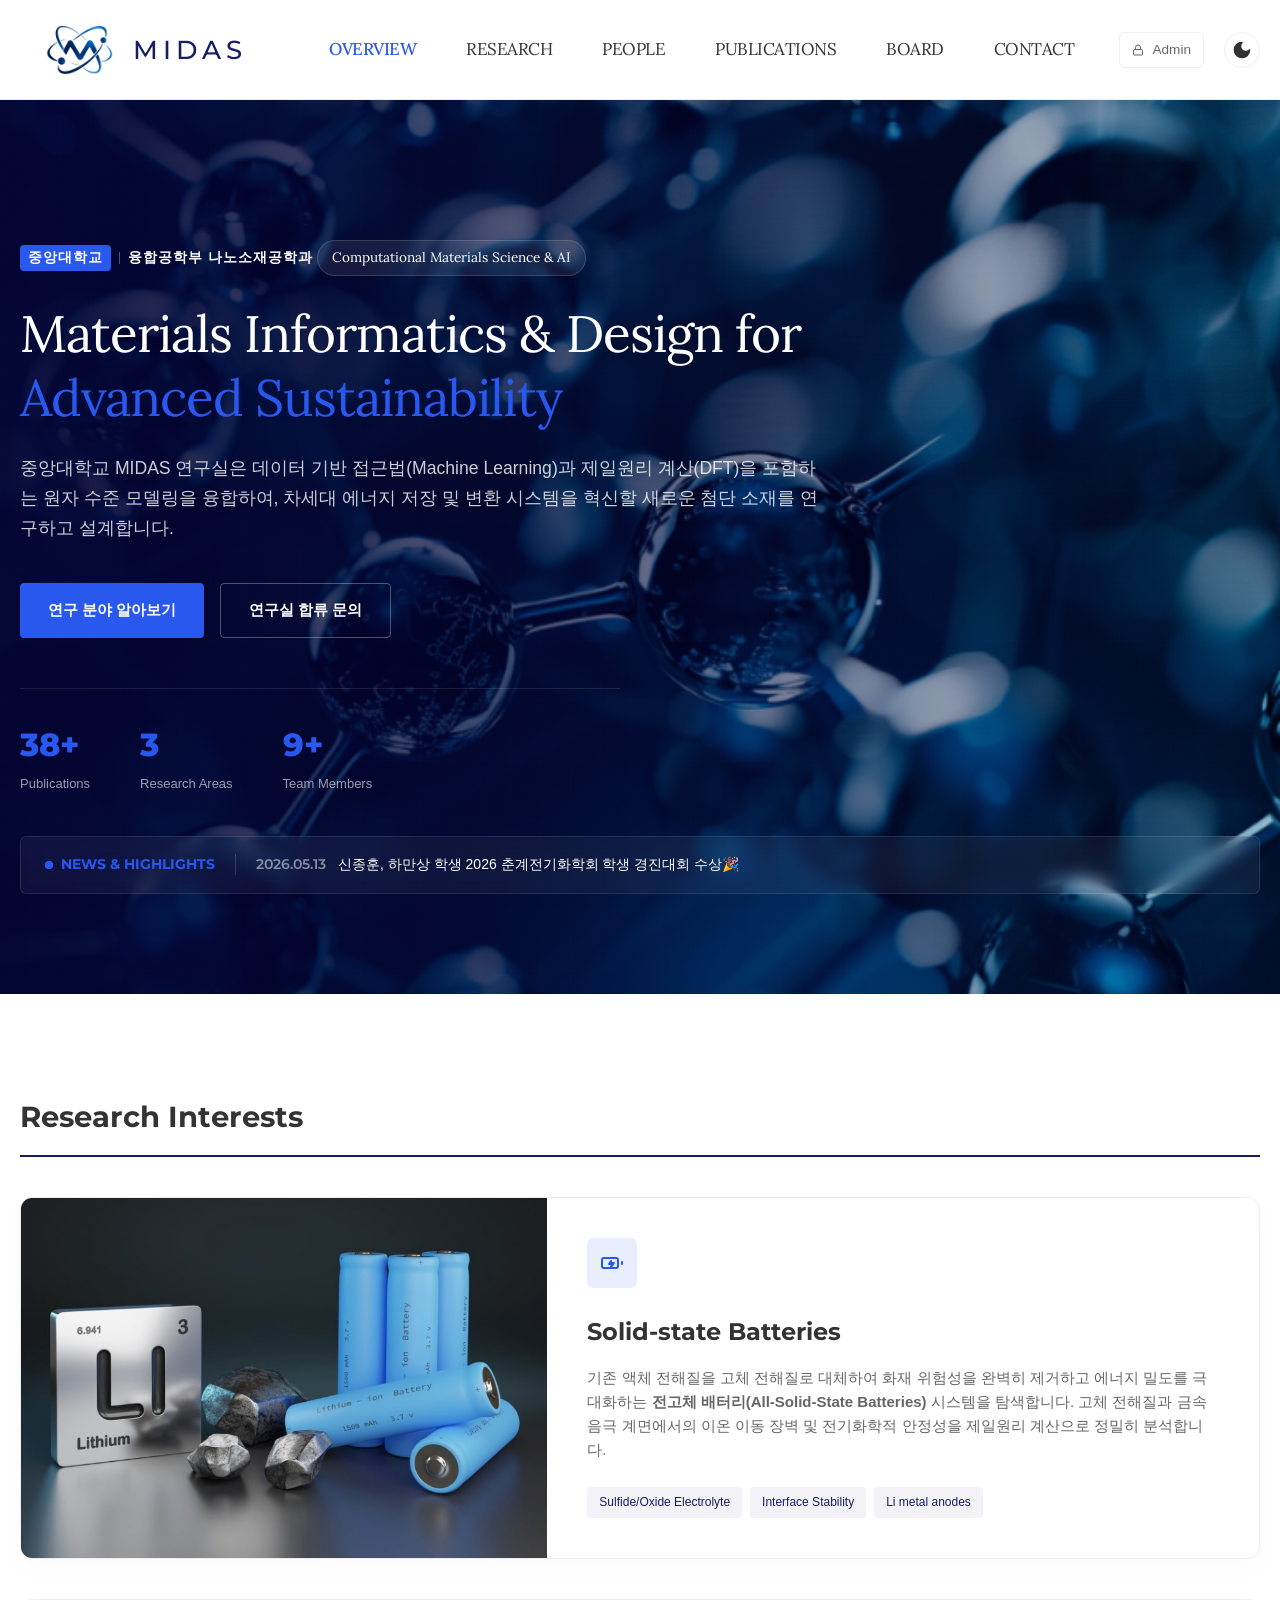
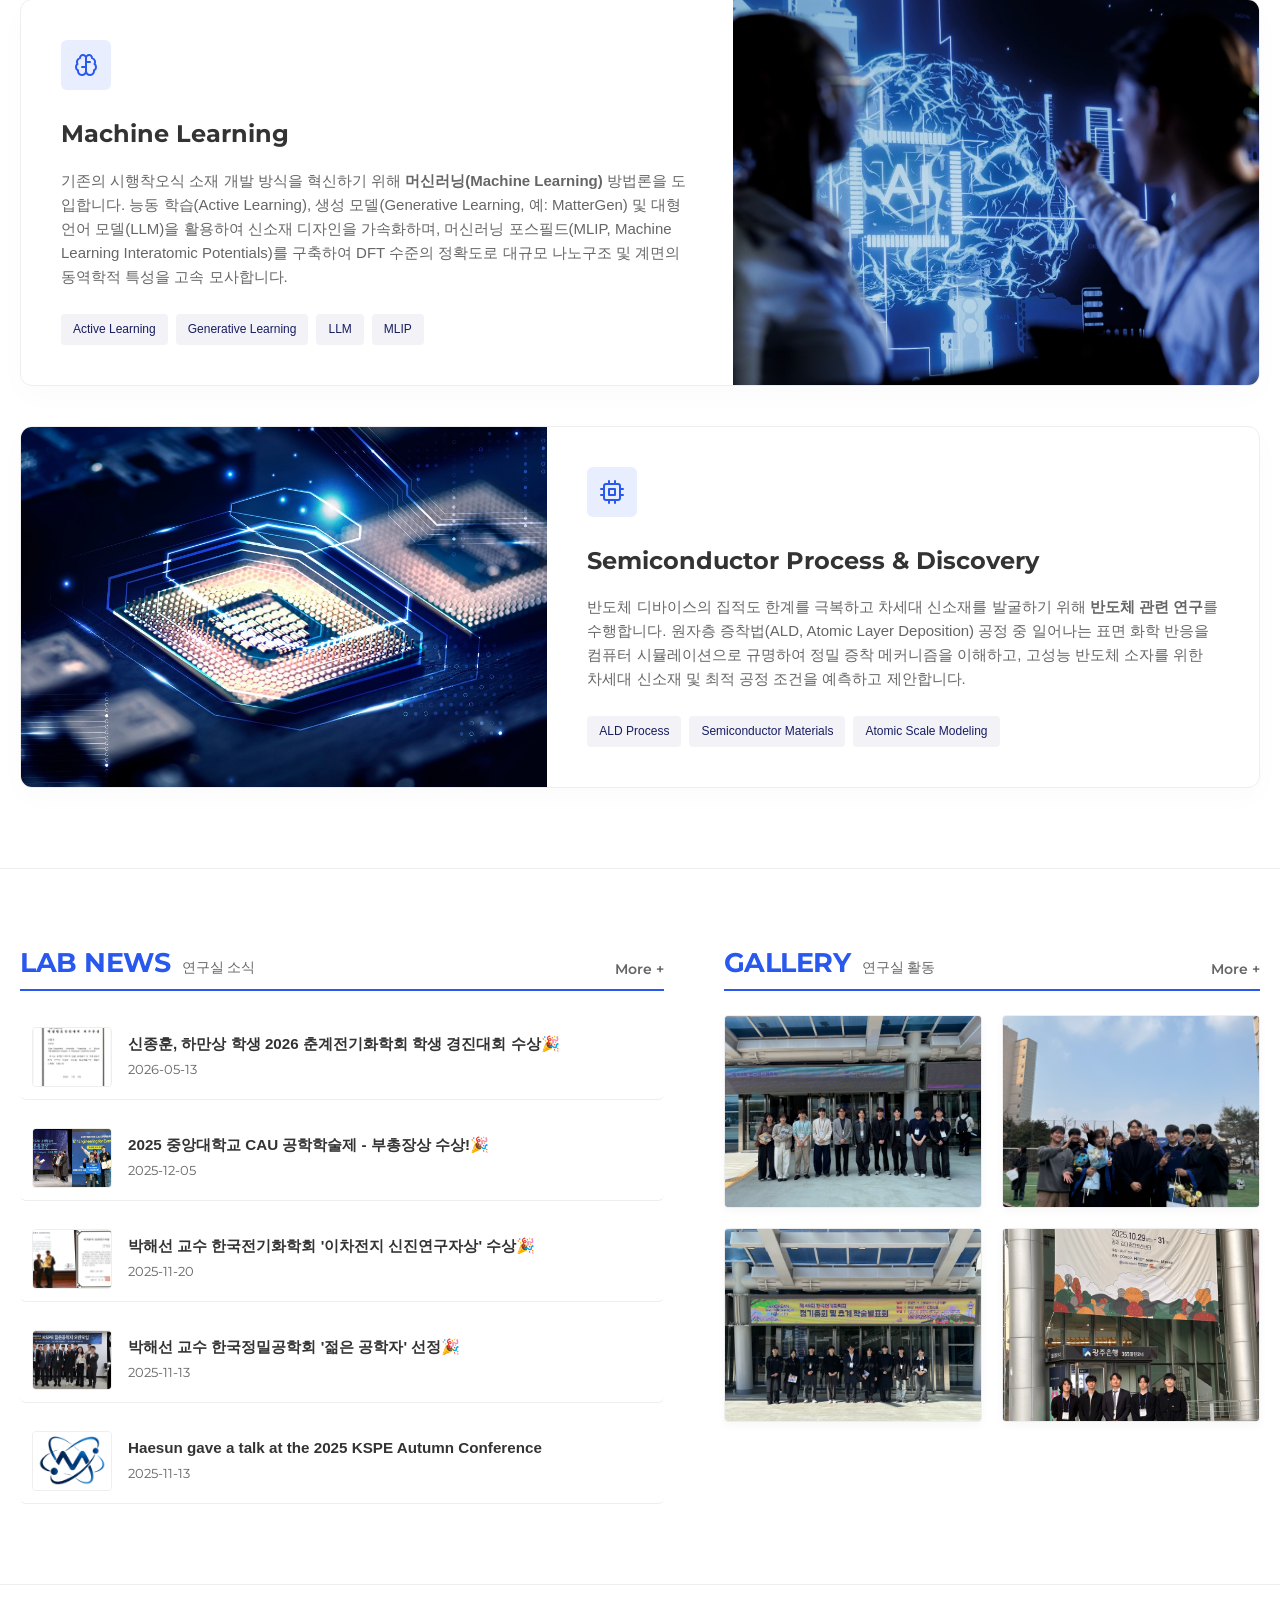
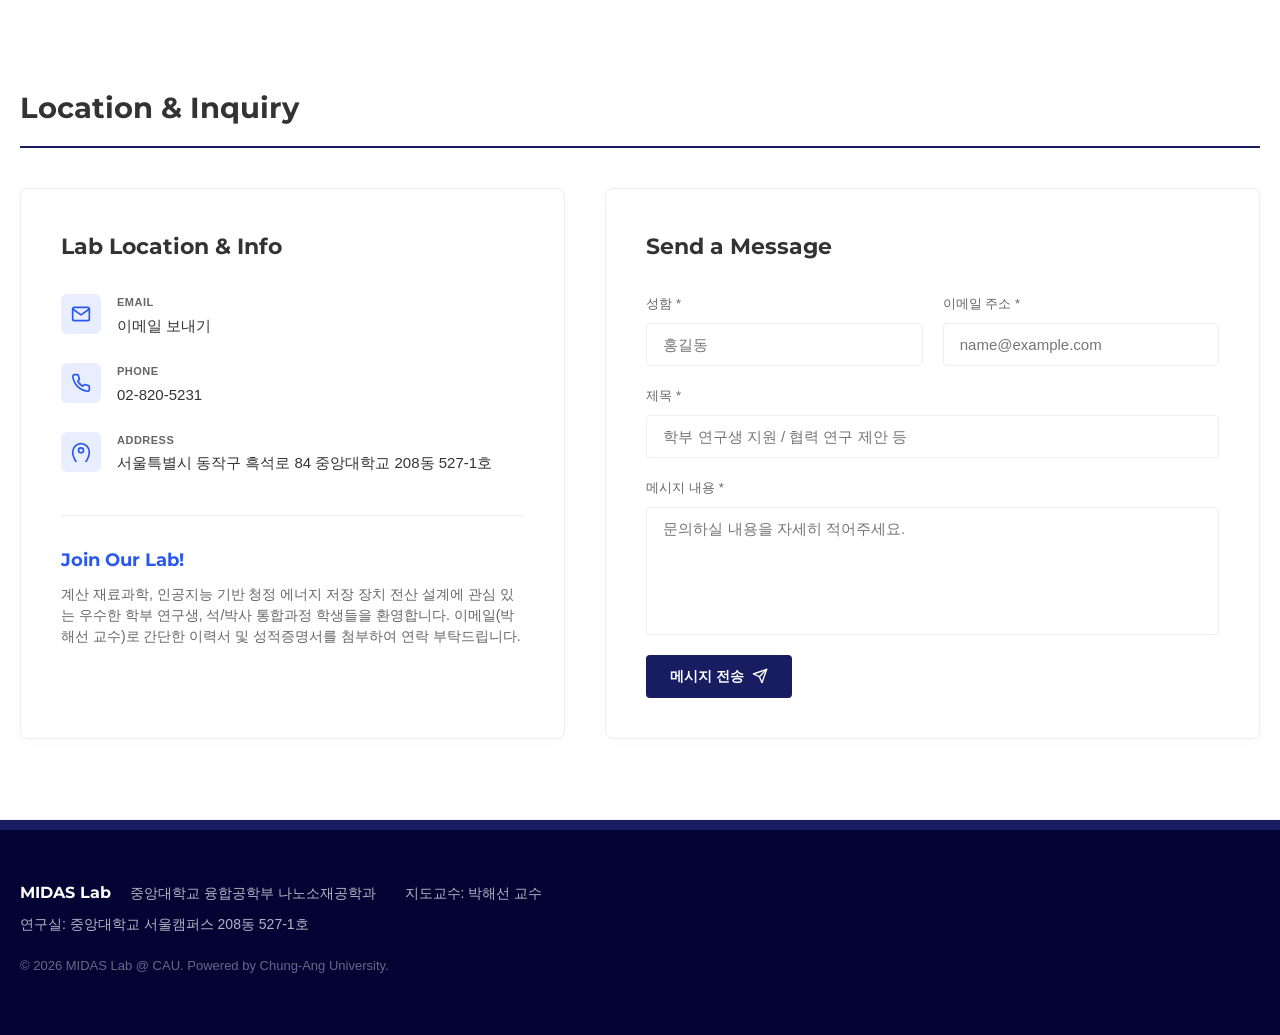
==== index.html @ a1e28dab "Revert homepage Research section title style to bTit with underline" ====
<!DOCTYPE html>
<html lang="ko">

<head>
    <meta charset="UTF-8">
    <meta name="viewport" content="width=device-width, initial-scale=1.0">
    <meta http-equiv="X-UA-Compatible" content="IE=edge">
    <meta http-equiv="Cache-Control" content="no-cache, no-store, must-revalidate">
    <meta http-equiv="Pragma" content="no-cache">
    <meta http-equiv="Expires" content="0">
    <title>MIDAS Lab @ CAU - Materials Informatics & Design</title>

    <!-- Meta tags for SEO -->
    <meta name="description"
        content="중앙대학교 MIDAS 연구실 (Materials Informatics and Design for Advanced Sustainability). AI 기반 신소재 설계, 전고체 배터리, 다가 배터리 연구.">
    <meta name="keywords"
        content="MIDAS Lab, 중앙대학교, CAU, 박해선 교수, 나노소재공학, 배터리 연구, Materials Informatics, AI소재, VASP, SevenNet, 전고체 전지">
    <meta name="author" content="MIDAS Lab @ CAU">

    <!-- Open Graph for Social Sharing -->
    <meta property="og:title" content="MIDAS Lab @ CAU - Materials Informatics & Design">
    <meta property="og:description" content="데이터 기반 접근법과 원자 시뮬레이션을 활용하여 차세대 에너지 저장 및 변환용 신소재를 탐색하고 설계합니다.">
    <meta property="og:type" content="website">

    <!-- CSS stylesheet -->
    <link rel="stylesheet" href="styles.css?v=57">
</head>

<body class="light-theme">
    <!-- Header & Navigation -->
    <div id="top_navi">
        <header id="header">
            <div class="w1400">
                <h1>
                    <a href="index.html">
                        <img src="images/logo.png" alt="MIDAS Lab Logo" class="logo-light">
                        <img src="images/logo-circle-transparent.png?v=2" alt="MIDAS Lab Logo" class="logo-dark">
                        <span class="logo-text">MIDAS</span>
                    </a>
                </h1>
                <div class="nav-container" style="display: flex; align-items: center; gap: 20px;">
                    <nav class="nav" id="cssmenu">
                        <ul>
                            <li><a href="#overview">Overview</a></li>
                            <li>
                                <a href="#research">Research</a>
                                <ul>
                                    <li><a href="#research_overview">Overview</a></li>
                                    <li><a href="#research_solid_state">Solid-state Batteries</a></li>
                                    <li><a href="#research_ml">Machine Learning</a></li>
                                    <li><a href="#research_semiconductor">Semiconductor Process</a></li>
                                </ul>
                            </li>
                            <li>
                                <a href="people.html">People</a>
                                <ul>
                                    <li><a href="people.html#pf_info">Professor</a></li>
                                    <li><a href="people.html#members">Members</a></li>
                                    <li><a href="people.html#alumni">Alumni</a></li>
                                </ul>
                            </li>
                            <li><a href="publications.html">Publications</a></li>
                            <li>
                                <a href="board.html">Board</a>
                                <ul>
                                    <li><a href="board.html?filter=news">Lab News</a></li>
                                    <li><a href="board.html?filter=photo">Lab Photos</a></li>
                                </ul>
                            </li>
                            <li><a href="#contact">Contact</a></li>
                        </ul>
                    </nav>
                    <!-- Admin Mode Toggle Button -->
                    <button class="btn-admin-toggle" id="adminToggleBtn" title="Admin Mode Toggle"
                        style="padding: 6px 12px; font-size: 0.85rem; height: 36px;">
                        <svg xmlns="http://www.w3.org/2000/svg" width="12" height="12" viewBox="0 0 24 24" fill="none"
                            stroke="currentColor" stroke-width="2" stroke-linecap="round" stroke-linejoin="round"
                            class="feather feather-lock" id="adminLockIcon" style="margin-right: 2px;">
                            <rect x="3" y="11" width="18" height="11" rx="2" ry="2"></rect>
                            <path d="M7 11V7a5 5 0 0 1 10 0v4"></path>
                        </svg>
                        <span id="adminToggleText">Admin</span>
                    </button>
                    <button id="theme-toggle" class="theme-toggle-btn" aria-label="테마 전환"
                        style="width: 36px; height: 36px;">
                        <svg class="icon sun-icon" xmlns="http://www.w3.org/2000/svg" viewBox="0 0 24 24" fill="none"
                            stroke="currentColor" stroke-width="2" stroke-linecap="round" stroke-linejoin="round">
                            <circle cx="12" cy="12" r="4"></circle>
                            <path
                                d="M12 2v2M12 20v2M4.93 4.93l1.41 1.41M17.66 17.66l1.41 1.41M2 12h2M20 12h2M6.34 17.66l-1.41 1.41M19.07 4.93l-1.41 1.41">
                            </path>
                        </svg>
                        <svg class="icon moon-icon" xmlns="http://www.w3.org/2000/svg" viewBox="0 0 24 24" fill="none"
                            stroke="currentColor" stroke-width="2" stroke-linecap="round" stroke-linejoin="round">
                            <path d="M12 3a6 6 0 0 0 9 9 9 9 0 1 1-9-9Z"></path>
                        </svg>
                    </button>
                </div>
                <!-- Mobile Menu Button -->
                <div class="mobileMenu">
                    <span></span>
                    <span></span>
                    <span></span>
                </div>
            </div>
        </header>
    </div>

    <!-- Mobile Navigation Drawer -->
    <div id="gnbM">
        <div class="mobileMenuXbt">
            <span></span>
            <span class="x2"></span>
        </div>
        <div class="mUtil" style="display: flex; flex-direction: column; gap: 10px;">
            <a href="#" id="theme-toggle-mobile" style="color: #ffffff; display: flex; align-items: center; gap: 8px;">
                <svg class="icon" style="fill: #ffffff;" xmlns="http://www.w3.org/2000/svg" viewBox="0 0 24 24"
                    width="20" height="20">
                    <path
                        d="M12 7c-2.76 0-5 2.24-5 5s2.24 5 5 5 5-2.24 5-5-2.24-5-5-5zM2 13h2c.55 0 1-.45 1-1s-.45-1-1-1H2c-.55 0-1 .45-1 1s.45 1 1 1zm18 0h2c.55 0 1-.45 1-1s-.45-1-1-1h-2c-.55 0-1 .45-1 1s.45 1 1 1zM11 2v2c0 .55.45 1 1 1s1-.45 1-1V2c0-.55-.45-1-1-1s-1 .45-1 1zm0 18v2c0 .55.45 1 1 1s1-.45 1-1v-2c0-.55-.45-1-1-1s-1 .45-1 1zM5.99 4.58c-.39-.39-1.03-.39-1.41 0s-.39 1.03 0 1.41l1.06 1.06c.39.39 1.03.39 1.41 0s.39-1.03 0-1.41L5.99 4.58zm12.37 12.37c-.39-.39-1.03-.39-1.41 0s-.39 1.03 0 1.41l1.06 1.06c.39.39 1.03.39 1.41 0s.39-1.03 0-1.41l-1.06-1.06zm1.06-12.37c-.39-.39-1.03-.39-1.41 0l-1.06 1.06c-.39.39-.39 1.03 0 1.41s1.03.39 1.41 0l1.06-1.06c.39-.38.39-1.02 0-1.41zM5.99 18.01l-1.06 1.06c-.39.39-.39 1.03 0 1.41s1.03.39 1.41 0l1.06-1.06c.39-.39.39-1.03 0-1.41s-1.02-.39-1.41 0z" />
                </svg>
                Toggle Theme
            </a>
            <a href="#" id="admin-toggle-mobile" style="color: #ffffff; display: flex; align-items: center; gap: 8px;">
                <svg xmlns="http://www.w3.org/2000/svg" width="16" height="16" viewBox="0 0 24 24" fill="none"
                    stroke="currentColor" stroke-width="2" stroke-linecap="round" stroke-linejoin="round"
                    class="feather feather-lock" id="adminLockIconMobile" style="color: #ffffff;">
                    <rect x="3" y="11" width="18" height="11" rx="2" ry="2"></rect>
                    <path d="M7 11V7a5 5 0 0 1 10 0v4"></path>
                </svg>
                <span id="adminToggleTextMobile">Admin Mode</span>
            </a>
        </div>
        <div class="gnbDiv">
            <a href="#overview" class="one">OVERVIEW</a>
            <a href="#research" class="one">RESEARCH</a>
            <div class="two">
                <a href="#research_overview" class="twoD">Overview</a>
                <a href="#research_solid_state" class="twoD">Solid-state Batteries</a>
                <a href="#research_ml" class="twoD">Machine Learning</a>
                <a href="#research_semiconductor" class="twoD">Semiconductor Process</a>
            </div>
            <a href="people.html" class="one">PEOPLE</a>
            <div class="two">
                <a href="people.html#pf_info" class="twoD">Professor</a>
                <a href="people.html#members" class="twoD">Members</a>
                <a href="people.html#alumni" class="twoD">Alumni</a>
            </div>
            <a href="publications.html" class="one">PUBLICATIONS</a>
            <a href="board.html" class="one">BOARD</a>
            <div class="two">
                <a href="board.html?filter=news" class="twoD">Lab News</a>
                <a href="board.html?filter=photo" class="twoD">Lab Photos</a>
            </div>
            <a href="#contact" class="one">CONTACT</a>
        </div>
    </div>
    <div class="dimdBg"></div>

    <main>
        <!-- Hero / Overview Section -->
        <section id="overview" class="hero-section">
            <div class="w1400 hero-container">
                <div class="hero-content">
                    <div class="hero-cau-brand">
                        <span class="cau-emblem-text">중앙대학교</span>
                        <span class="cau-brand-line"></span>
                        <span class="cau-brand-dept">융합공학부 나노소재공학과</span>
                    </div>
                    <div class="hero-badge">Computational Materials Science & AI</div>
                    <h1 class="hero-title">
                        Materials Informatics & Design for <br>
                        <span>Advanced Sustainability</span>
                    </h1>
                    <p class="hero-description">
                        중앙대학교 MIDAS 연구실은 데이터 기반 접근법(Machine Learning)과 제일원리 계산(DFT)을 포함하는 원자 수준 모델링을 융합하여, 차세대 에너지 저장 및
                        변환 시스템을 혁신할 새로운 첨단 소재를 연구하고 설계합니다.
                    </p>
                    <div class="hero-buttons">
                        <a href="#research" class="btn btn-primary">연구 분야 알아보기</a>
                        <a href="#contact" class="btn btn-outline">연구실 합류 문의</a>
                    </div>

                    <!-- Key Stats -->
                    <div class="hero-stats">
                        <div class="hero-stat">
                            <span class="hero-stat-value" id="hero-stat-publications">38+</span>
                            <span class="hero-stat-label">Publications</span>
                        </div>
                        <div class="hero-stat">
                            <span class="hero-stat-value">3</span>
                            <span class="hero-stat-label">Research Areas</span>
                        </div>
                        <div class="hero-stat">
                            <span class="hero-stat-value" id="hero-stat-members">9+</span>
                            <span class="hero-stat-label">Team Members</span>
                        </div>
                    </div>
                </div>
            </div>

            <!-- Quick News Section -->
            <div class="news-ticker-section">
                <div class="w1400">
                    <div class="news-ticker-box">
                        <div class="news-label">
                            <span class="pulse-icon"></span>
                            <span>NEWS & HIGHLIGHTS</span>
                        </div>
                        <div class="news-carousel">
                            <div class="news-carousel-track">
                                <div class="news-item">
                                    <span class="news-date">2026.05.13</span>
                                    <span class="news-text">신종훈, 하만상 학생 2026 추계전기화학회 학생 경진대회 수상 🎉</span>
                                </div>
                                <div class="news-item">
                                    <span class="news-date">2025.12.05</span>
                                    <span class="news-text">2025 중앙대학교 CAU 공학학술제 - 부총장상 수상! 🏆</span>
                                </div>
                                <div class="news-item">
                                    <span class="news-date">2025.11.20</span>
                                    <span class="news-text">박해선 교수 한국전기화학회 '이차전지 신진연구자상' 수상 🏅</span>
                                </div>
                                <div class="news-item">
                                    <span class="news-date">2025.11.13</span>
                                    <span class="news-text">Haesun gave a talk at the 2025 KSPE Autumn Conference
                                        📢</span>
                                </div>
                                <div class="news-item">
                                    <span class="news-date">2025.11.13</span>
                                    <span class="news-text">박해선 교수 한국정밀공학회 '젊은 공학자' 선정 💫</span>
                                </div>
                            </div>
                        </div>
                    </div>
                </div>
            </div>
        </section>

        <!-- Research Section -->
        <section id="research" class="section-wrapper">
            <div class="w1400">
                <!-- Page Main Title -->
                <div class="bTit">
                    <p>Research Interests</p>
                </div>

                <!-- Research Tabs Navigation -->
                <div class="research-tabs">
                    <button class="research-tab-btn active" data-tab="overview">Overview</button>
                    <button class="research-tab-btn" data-tab="solid_state">Solid-state Batteries</button>
                    <button class="research-tab-btn" data-tab="ml">Machine Learning</button>
                    <button class="research-tab-btn" data-tab="semiconductor">Semiconductor Process</button>
                </div>

                <!-- Overview Tab Content -->
                <div class="research-tab-content active" data-tab="overview" id="research_overview">
                    <!-- Research Interests List -->
                    <div class="research-list">
                        <!-- Area 1 -->
                        <div class="research-item">
                            <div class="research-img-wrapper">
                                <img src="images/research/solid_state_battery.jpg?v=2" alt="Solid-state Batteries"
                                    onerror="this.src='images/logo.png'">
                            </div>
                            <div class="research-content-wrapper">
                                <div class="card-icon-wrapper">
                                    <svg class="card-icon" xmlns="http://www.w3.org/2000/svg" viewBox="0 0 24 24"
                                        fill="none" stroke="currentColor" stroke-width="2" stroke-linecap="round"
                                        stroke-linejoin="round">
                                        <rect x="2" y="7" width="16" height="10" rx="2" ry="2"></rect>
                                        <line x1="22" y1="11" x2="22" y2="13"></line>
                                        <path d="M11 10l-2 3h3l-1 3 3-4h-3z" fill="currentColor"></path>
                                    </svg>
                                </div>
                                <h3>Solid-state Batteries</h3>
                                <p class="research-text">
                                    기존 액체 전해질을 고체 전해질로 대체하여 화재 위험성을 완벽히 제거하고 에너지 밀도를 극대화하는 <strong>전고체 배터리(All-Solid-State
                                        Batteries)</strong> 시스템을 탐색합니다. 고체 전해질과 금속 음극 계면에서의 이온 이동 장벽 및 전기화학적 안정성을 제일원리 계산으로
                                    정밀히 분석합니다.
                                </p>
                                <div class="research-tags">
                                    <span>Sulfide/Oxide Electrolyte</span>
                                    <span>Interface Stability</span>
                                    <span>Li metal anodes</span>
                                </div>
                            </div>
                        </div>

                        <!-- Area 2 (ML) -->
                        <div class="research-item">
                            <div class="research-img-wrapper">
                                <img src="images/research/machine_learning.jpg?v=2" alt="Machine Learning"
                                    onerror="this.src='images/logo.png'">
                            </div>
                            <div class="research-content-wrapper">
                                <div class="card-icon-wrapper">
                                    <svg class="card-icon" xmlns="http://www.w3.org/2000/svg" viewBox="0 0 24 24"
                                        fill="none" stroke="currentColor" stroke-width="2" stroke-linecap="round"
                                        stroke-linejoin="round">
                                        <path
                                            d="M12 5a3 3 0 1 0-5.997.125 4 4 0 0 0-2.526 5.77 4 4 0 0 0 .556 6.588A4 4 0 1 0 12 18Z">
                                        </path>
                                        <path
                                            d="M12 5a3 3 0 1 1 5.997.125 4 4 0 0 1 2.526 5.77 4 4 0 0 1-.556 6.588A4 4 0 1 1 12 18Z">
                                        </path>
                                        <path d="M12 5v14"></path>
                                        <path d="M12 9h4"></path>
                                        <path d="M12 14h-4"></path>
                                    </svg>
                                </div>
                                <h3>Machine Learning</h3>
                                <p class="research-text">
                                    기존의 시행착오식 소재 개발 방식을 혁신하기 위해 <strong>머신러닝(Machine Learning)</strong> 방법론을 도입합니다. 능동
                                    학습(Active Learning), 생성 모델(Generative Learning, 예: MatterGen) 및 대형 언어 모델(LLM)을 활용하여 신소재
                                    디자인을 가속화하며, 머신러닝 포스필드(MLIP, Machine Learning Interatomic Potentials)를 구축하여 DFT 수준의 정확도로
                                    대규모 나노구조 및 계면의 동역학적 특성을 고속 모사합니다.
                                </p>
                                <div class="research-tags">
                                    <span>Active Learning</span>
                                    <span>Generative Learning</span>
                                    <span>LLM</span>
                                    <span>MLIP</span>
                                </div>
                            </div>
                        </div>

                        <!-- Area 3 (Semiconductor) -->
                        <div class="research-item">
                            <div class="research-img-wrapper">
                                <img src="images/research/semiconductor_process.jpg?v=2"
                                    alt="Semiconductor Process & Discovery" onerror="this.src='images/logo.png'">
                            </div>
                            <div class="research-content-wrapper">
                                <div class="card-icon-wrapper">
                                    <svg class="card-icon" xmlns="http://www.w3.org/2000/svg" viewBox="0 0 24 24"
                                        fill="none" stroke="currentColor" stroke-width="2" stroke-linecap="round"
                                        stroke-linejoin="round">
                                        <rect x="4" y="4" width="16" height="16" rx="2" ry="2"></rect>
                                        <rect x="9" y="9" width="6" height="6"></rect>
                                        <line x1="9" y1="1" x2="9" y2="4"></line>
                                        <line x1="15" y1="1" x2="15" y2="4"></line>
                                        <line x1="9" y1="20" x2="9" y2="23"></line>
                                        <line x1="15" y1="20" x2="15" y2="23"></line>
                                        <line x1="20" y1="9" x2="23" y2="9"></line>
                                        <line x1="20" y1="15" x2="23" y2="15"></line>
                                        <line x1="1" y1="9" x2="4" y2="9"></line>
                                        <line x1="1" y1="15" x2="4" y2="15"></line>
                                    </svg>
                                </div>
                                <h3>Semiconductor Process & Discovery</h3>
                                <p class="research-text">
                                    반도체 디바이스의 집적도 한계를 극복하고 차세대 신소재를 발굴하기 위해 <strong>반도체 관련 연구</strong>를 수행합니다. 원자층 증착법(ALD,
                                    Atomic Layer Deposition) 공정 중 일어나는 표면 화학 반응을 컴퓨터 시뮬레이션으로 규명하여 정밀 증착 메커니즘을 이해하고, 고성능 반도체
                                    소자를 위한 차세대 신소재 및 최적 공정 조건을 예측하고 제안합니다.
                                </p>
                                <div class="research-tags">
                                    <span>ALD Process</span>
                                    <span>Semiconductor Materials</span>
                                    <span>Atomic Scale Modeling</span>
                                </div>
                            </div>
                        </div>
                    </div>
                </div>

                <!-- Detailed Tab: Solid-state Batteries -->
                <div class="research-tab-content" data-tab="solid_state" id="research_solid_state">
                    <div class="research-detail-layout">
                        <div class="research-detail-text">
                            <h3>Solid-state Batteries (전고체 배터리 설계)</h3>
                            <p class="lead-text">
                                차세대 친환경에너지 저장을 위한 핵심 기술인 전고체 배터리 시스템의 원자 수준 물리화학적 특성을 규명하고, 최적의 고체 전해질 및 전극 소재를 설계하는 연구를 수행합니다.
                            </p>
                            <div class="detail-section">
                                <h4>Key Research Topics</h4>
                                <ul>
                                    <li><strong>고체 전해질-금속 음극 계면 안정성 규명:</strong> 고체 전해질과 리튬 금속 음극 접합 계면에서의 열역학적 화학적 부반응 및 이온 확산 경로를 분석합니다.</li>
                                    <li><strong>리튬 덴드라이트(Dendrite) 성장 억제:</strong> 충방전 과정 중 고체 전해질 결정립 경계(Grain Boundary)를 따라 성장하는 리튬 금속의 덴드라이트 메커니즘을 시각화하고 억제 방안을 전산 제시합니다.</li>
                                    <li><strong>신규 고체 전해질 소재 발굴:</strong> 황화물(Sulfide)계 및 산화물(Oxide)계 기반의 고이온전도성 및 우수한 기계적/화학적 안정성을 동시에 갖춘 고체 전해질 신소재를 스크리닝합니다.</li>
                                </ul>
                            </div>
                            <div class="detail-section">
                                <h4>Methodologies</h4>
                                <p>
                                    제일원리 계산(DFT, Density Functional Theory)을 기반으로 고체 재료의 전자 구조, 격자 열역학적 특성, 밴드 갭 및 에너지 장벽을 고정밀 계산합니다. 또한 원자 수준 분자동역학 시뮬레이션(AIMD)을 활용하여 온도의 함수에 따른 이온 이동 경로 및 확산 계수(Diffusion Coefficient)를 산출합니다.
                                </p>
                            </div>
                            <div style="margin-top: 30px;">
                                <a href="#research_overview" class="btn-back-to-list">
                                    <svg xmlns="http://www.w3.org/2000/svg" width="16" height="16" viewBox="0 0 24 24" fill="none" stroke="currentColor" stroke-width="2" stroke-linecap="round" stroke-linejoin="round" style="margin-right: 4px;"><line x1="19" y1="12" x2="5" y2="12"></line><polyline points="12 19 5 12 12 5"></polyline></svg>
                                    목록으로 돌아가기
                                </a>
                            </div>
                        </div>
                        <div class="research-detail-visual">
                            <img src="images/research/solid_state_battery.jpg?v=2" alt="Solid-state Battery Research" onerror="this.src='images/logo.png'">
                            <div class="visual-card">
                                <h5>Core Expertise</h5>
                                <div class="visual-tags">
                                    <span>DFT Simulations</span>
                                    <span>AIMD Kinetics</span>
                                    <span>Interface Engineering</span>
                                    <span>Thermodynamics</span>
                                </div>
                            </div>
                        </div>
                    </div>
                </div>

                <!-- Detailed Tab: Machine Learning -->
                <div class="research-tab-content" data-tab="ml" id="research_ml">
                    <div class="research-detail-layout">
                        <div class="research-detail-text">
                            <h3>Machine Learning (머신러닝 기반 신소재 설계)</h3>
                            <p class="lead-text">
                                인공지능 기반 방법론을 신소재 전산 설계 워크플로우에 통합하여 기존의 시행착오식 개발 방식을 혁신하고 소재 탐색 시간을 획기적으로 가속화합니다.
                            </p>
                            <div class="detail-section">
                                <h4>Key Research Topics</h4>
                                <ul>
                                    <li><strong>결정 구조 생성 모델 (Generative Modeling):</strong> MatterGen 등 최신 AI 생성 모델 및 대형 언어 모델(LLM)을 응용하여 타겟 특성을 만족하는 신소재 결정 격자 구조를 역설계(Inverse Design)합니다.</li>
                                    <li><strong>능동 학습 (Active Learning):</strong> 고정밀 DFT 계산과 기계학습 예측을 결합한 폐루프(Closed-loop) 능동 학습 알고리즘을 구축하여 미지의 광범위한 화학적 공간에서 고성능 전극 및 촉매 후보 물질을 효율적으로 스크리닝합니다.</li>
                                    <li><strong>기계학습 원자간 포스필드 (MLIP):</strong> SevenNet 등 최신 기계학습 포스필드 방법론을 활용하여 DFT 수준의 높은 정확도를 유지하면서도 기존 계산 과학의 한계를 넘는 수만 개 이상의 대형 원자 격자계에 대해 나노초 이상의 대규모 동역학 특성을 고속 시뮬레이션합니다.</li>
                                </ul>
                            </div>
                            <div class="detail-section">
                                <h4>Methodologies</h4>
                                <p>
                                    Materials Project 등 오픈소스 대용량 소재 데이터베이스를 분석 및 학습 데이터로 가공하고, PyTorch 기반 기계학습 모델 개발, 원자 단위 전하 및 포스 맵핑 워크플로우를 설계하여 가상 공간 상의 자동 스크리닝 플랫폼을 구현합니다.
                                </p>
                            </div>
                            <div style="margin-top: 30px;">
                                <a href="#research_overview" class="btn-back-to-list">
                                    <svg xmlns="http://www.w3.org/2000/svg" width="16" height="16" viewBox="0 0 24 24" fill="none" stroke="currentColor" stroke-width="2" stroke-linecap="round" stroke-linejoin="round" style="margin-right: 4px;"><line x1="19" y1="12" x2="5" y2="12"></line><polyline points="12 19 5 12 12 5"></polyline></svg>
                                    목록으로 돌아가기
                                </a>
                            </div>
                        </div>
                        <div class="research-detail-visual">
                            <img src="images/research/machine_learning.jpg?v=2" alt="Machine Learning Research" onerror="this.src='images/logo.png'">
                            <div class="visual-card">
                                <h5>Core Expertise</h5>
                                <div class="visual-tags">
                                    <span>Generative Models</span>
                                    <span>SevenNet / MatterGen</span>
                                    <span>MLIP Potentials</span>
                                    <span>Active Learning</span>
                                </div>
                            </div>
                        </div>
                    </div>
                </div>

                <!-- Detailed Tab: Semiconductor Process -->
                <div class="research-tab-content" data-tab="semiconductor" id="research_semiconductor">
                    <div class="research-detail-layout">
                        <div class="research-detail-text">
                            <h3>Semiconductor Process & Discovery (원자 수준 공정 및 채널 소재 설계)</h3>
                            <p class="lead-text">
                                초미세 반도체 소자의 집적화 한계를 극복하고 에너지 효율을 극대화하기 위해, 원자층 증착법(ALD) 공정 메커니즘을 원자 수준에서 시뮬레이션하고 신소재 채널 구조를 예측합니다.
                            </p>
                            <div class="detail-section">
                                <h4>Key Research Topics</h4>
                                <ul>
                                    <li><strong>ALD(원자층 증착법) 표면 화학 반응 분석:</strong> 금속 유기 전구체(Precursor)와 반응 가스가 실리콘 또는 금속 기판 표면에서 흡착, 화학 분해, 배위 결합을 형성하는 동역학적 경로와 에너지를 산출합니다.</li>
                                    <li><strong>차세대 2차원 반도체 채널 규명:</strong> 극미세 소자를 위한 초박막 및 2D 신소재 채널 구조의 전자 수송 능력(Carrier Mobility) 및 결함(Defect)에 따른 누설 전류 가능성을 시뮬레이션합니다.</li>
                                    <li><strong>공정 최적화 및 메커니즘 전산 예측:</strong> 증착 기판 표면의 표면 처리(Self-Assembled Monolayer 등)를 통한 Area-Selective ALD(선택적 ALD) 공정의 안정성 및 메커니즘을 예측합니다.</li>
                                </ul>
                            </div>
                            <div class="detail-section">
                                <h4>Methodologies</h4>
                                <p>
                                    표면 및 기판 계면에 대한 슬랩(Slab) 모델을 구성하여 표면 DFT 계산을 수행하며, 전이 상태(Transition State) 탐색 기법인 NEB(Nudged Elastic Band) 알고리즘을 사용해 반응 활성화 에너지(Activation Barrier)를 도출하고 최적의 가열 및 증착 조건을 제안합니다.
                                </p>
                            </div>
                            <div style="margin-top: 30px;">
                                <a href="#research_overview" class="btn-back-to-list">
                                    <svg xmlns="http://www.w3.org/2000/svg" width="16" height="16" viewBox="0 0 24 24" fill="none" stroke="currentColor" stroke-width="2" stroke-linecap="round" stroke-linejoin="round" style="margin-right: 4px;"><line x1="19" y1="12" x2="5" y2="12"></line><polyline points="12 19 5 12 12 5"></polyline></svg>
                                    목록으로 돌아가기
                                </a>
                            </div>
                        </div>
                        <div class="research-detail-visual">
                            <img src="images/research/semiconductor_process.jpg?v=2" alt="Semiconductor Process Research" onerror="this.src='images/logo.png'">
                            <div class="visual-card">
                                <h5>Core Expertise</h5>
                                <div class="visual-tags">
                                    <span>ALD Precursors</span>
                                    <span>Surface Reactions</span>
                                    <span>NEB Reaction Paths</span>
                                    <span>2D channel design</span>
                                </div>
                            </div>
                        </div>
                    </div>
                </div>
            </div>
        </section>

        <!-- News & Gallery Section -->
        <section id="home-news-gallery" class="section-wrapper">
            <div class="w1400">
                <div class="news-gallery-grid">
                    <!-- Left: News Column -->
                    <div class="news-column">
                        <div class="column-header">
                            <h2 class="column-title">
                                <span class="title-en">Lab News</span>
                                <span class="title-ko">연구실 소식</span>
                            </h2>
                            <a href="board.html?category=news" class="btn-more" aria-label="뉴스 더보기">More +</a>
                        </div>
                        <div class="news-list" id="home-news-list">
                            <div class="loading-placeholder">Loading news...</div>
                        </div>
                    </div>

                    <!-- Right: Gallery Column -->
                    <div class="gallery-column">
                        <div class="column-header">
                            <h2 class="column-title">
                                <span class="title-en">Gallery</span>
                                <span class="title-ko">연구실 활동</span>
                            </h2>
                            <a href="board.html?category=photo" class="btn-more" aria-label="갤러리 더보기">More +</a>
                        </div>
                        <div class="gallery-grid" id="home-gallery-grid">
                            <div class="loading-placeholder">Loading gallery...</div>
                        </div>
                    </div>
                </div>
            </div>
        </section>

        <!-- Contact Section -->
        <section id="contact" class="section-wrapper">
            <div class="w1400">
                <!-- Page Main Title -->
                <div class="bTit">
                    <p>Location & Inquiry</p>
                </div>

                <!-- Contact Grid Section -->
                <div class="contact-grid">
                    <!-- Left: Info Block -->
                    <div class="contact-info-block">
                        <h3>Lab Location & Info</h3>
                        <ul class="contact-list">
                            <li>
                                <div class="contact-icon">
                                    <svg xmlns="http://www.w3.org/2000/svg" width="20" height="20" fill="none"
                                        stroke="currentColor" stroke-width="2" stroke-linecap="round"
                                        stroke-linejoin="round" viewBox="0 0 24 24">
                                        <path
                                            d="M4 4h16c1.1 0 2 .9 2 2v12c0 1.1-.9 2-2 2H4c-1.1 0-2-.9-2-2V6c0-1.1.9-2 2-2z">
                                        </path>
                                        <polyline points="22,6 12,13 2,6"></polyline>
                                    </svg>
                                </div>
                                <div class="contact-text">
                                    <span class="label">Email</span>
                                    <a href="mailto:yooonwoo0303@gmail.com">이메일 보내기</a>
                                </div>
                            </li>
                            <li>
                                <div class="contact-icon">
                                    <svg xmlns="http://www.w3.org/2000/svg" width="20" height="20" fill="none"
                                        stroke="currentColor" stroke-width="2" stroke-linecap="round"
                                        stroke-linejoin="round" viewBox="0 0 24 24">
                                        <path
                                            d="M22 16.92v3a2 2 0 0 1-2.18 2 19.79 19.79 0 0 1-8.63-3.07 19.5 19.5 0 0 1-6-6 19.79 19.79 0 0 1-3.07-8.67A2 2 0 0 1 4.11 2h3a2 2 0 0 1 2 1.72 12.84 12.84 0 0 0 .7 2.81 2 2 0 0 1-.45 2.11L8.09 9.91a16 16 0 0 0 6 6l1.27-1.27a2 2 0 0 1 2.11-.45 12.84 12.84 0 0 0 2.81.7A2 2 0 0 1 22 16.92z">
                                        </path>
                                    </svg>
                                </div>
                                <div class="contact-text">
                                    <span class="label">Phone</span>
                                    <a href="tel:02-820-5231">02-820-5231</a>
                                </div>
                            </li>
                            <li>
                                <div class="contact-icon">
                                    <svg xmlns="http://www.w3.org/2000/svg" width="20" height="20" fill="none"
                                        stroke="currentColor" stroke-width="2" stroke-linecap="round"
                                        stroke-linejoin="round" viewBox="0 0 24 24">
                                        <path
                                            d="M12 2a10 10 0 0 0-10 10c0 7.88 10 20 10 20s10-12.12 10-20a10 10 0 0 0-10-10z">
                                        </path>
                                        <circle cx="12" cy="10" r="3"></circle>
                                    </svg>
                                </div>
                                <div class="contact-text">
                                    <span class="label">Address</span>
                                    <span>서울특별시 동작구 흑석로 84 중앙대학교 208동 527-1호</span>
                                </div>
                            </li>
                        </ul>

                        <div class="join-banner">
                            <h4>Join Our Lab!</h4>
                            <p>계산 재료과학, 인공지능 기반 청정 에너지 저장 장치 전산 설계에 관심 있는 우수한 학부 연구생, 석/박사 통합과정 학생들을 환영합니다. 이메일(박해선 교수)로
                                간단한 이력서 및 성적증명서를 첨부하여 연락 부탁드립니다.</p>
                        </div>
                    </div>

                    <!-- Right: Form Block -->
                    <div class="contact-form-block">
                        <h3>Send a Message</h3>
                        <form id="contact-form" class="inquiry-form">
                            <!-- Honeypot field for spam prevention -->
                            <input type="text" id="user-honeypot" style="display:none !important;" tabindex="-1" autocomplete="off">
                            <div class="form-group-row">
                                <div class="form-input-group">
                                    <label for="user-name">성함 *</label>
                                    <input type="text" id="user-name" name="name" required class="form-control-input"
                                        placeholder="홍길동">
                                </div>
                                <div class="form-input-group">
                                    <label for="user-email">이메일 주소 *</label>
                                    <input type="email" id="user-email" name="email" required class="form-control-input"
                                        placeholder="name@example.com">
                                </div>
                            </div>

                            <div class="form-input-group">
                                <label for="user-subject">제목 *</label>
                                <input type="text" id="user-subject" name="subject" required class="form-control-input"
                                    placeholder="학부 연구생 지원 / 협력 연구 제안 등">
                            </div>

                            <div class="form-input-group">
                                <label for="user-message">메시지 내용 *</label>
                                <textarea id="user-message" name="message" required class="form-control-textarea"
                                    rows="6" placeholder="문의하실 내용을 자세히 적어주세요."></textarea>
                            </div>

                            <button type="submit" class="btn-submit" id="btn-submit-inquiry">
                                <span>메시지 전송</span>
                                <svg xmlns="http://www.w3.org/2000/svg" width="16" height="16" fill="none"
                                    stroke="currentColor" stroke-width="2" stroke-linecap="round"
                                    stroke-linejoin="round" viewBox="0 0 24 24">
                                    <line x1="22" y1="2" x2="11" y2="13"></line>
                                    <polygon points="22 2 15 22 11 13 2 9 22 2"></polygon>
                                </svg>
                            </button>
                            <div id="form-feedback" class="form-feedback-message"
                                style="margin-top: 15px; padding: 12px; border-radius: 4px;"></div>
                        </form>
                    </div>
                </div>
            </div>
        </section>
    </main>

    <!-- Modals & Overlay -->
    <div class="overlay" id="modal-overlay"></div>
    <div class="modal_conts" id="education-modal">
        <div class="tb card">
            <div class="modal_item">
                <div class="modal_info" id="modal-info-content">
                    <!-- Dynamic rendering -->
                </div>
                <div class="btn_area">
                    <a href="#" class="btn_close_m" id="modal-close-btn">Close</a>
                </div>
            </div>
        </div>
    </div>

    <!-- Admin Password Modal -->
    <div class="modal-overlay" id="adminPasswordModal">
        <div class="modal-box" style="max-width: 400px;">
            <div class="modal-header">
                <h3>Admin Authentication</h3>
                <button class="modal-close-btn" id="closeAdminModalBtn">&times;</button>
            </div>
            <div class="modal-body">
                <form id="adminPasswordForm">
                    <div class="form-group">
                        <label for="adminPassword">Password</label>
                        <input type="password" class="form-input" id="adminPassword" placeholder="비밀번호를 입력하세요." required
                            style="width: 100%; padding: 10px; border: 1px solid var(--border-color); border-radius: 4px; background: var(--bg-surface); color: var(--text-main);">
                        <p id="adminPasswordError"
                            style="color: #e53e3e; font-size: 0.85rem; margin-top: 8px; display: none;">비밀번호가 올바르지 않습니다.
                        </p>
                    </div>
                    <div class="form-group" style="margin-top: 15px;">
                        <label for="adminGithubToken">GitHub Personal Access Token (선택)</label>
                        <input type="password" class="form-input" id="adminGithubToken" placeholder="ghp_..."
                            style="width: 100%; padding: 10px; border: 1px solid var(--border-color); border-radius: 4px; background: var(--bg-surface); color: var(--text-main);">
                        <small
                            style="color: var(--text-muted); font-size: 0.75rem; display: block; margin-top: 5px; line-height: 1.3;">
                            GitHub Pages 사이트에서 직접 데이터 수정 및 저장을 진행하려면 생성하신 깃허브 토큰을 입력해 주세요. (브라우저 로컬 저장소에 안전하게 보관됩니다)
                        </small>
                    </div>
                </form>
            </div>
            <div class="modal-footer">
                <button type="button" class="form-input"
                    style="width: auto; background: none; border: 1px solid var(--border-color); cursor: pointer; padding: 10px 22px;"
                    id="cancelAdminBtn">Cancel</button>
                <button type="submit" form="adminPasswordForm" class="btn-write"
                    style="padding: 10px 22px;">Confirm</button>
            </div>
        </div>
    </div>

    <!-- Member Edit Modal -->
    <div class="modal-overlay" id="memberEditModal">
        <div class="modal-box" style="max-width: 600px; background: var(--bg-surface); color: var(--text-main);">
            <div class="modal-header"
                style="border-bottom: 1px solid var(--border-color); padding-bottom: 15px; margin-bottom: 15px;">
                <h3 id="memberModalTitle">Add/Edit Member</h3>
                <button class="modal-close-btn" id="closeMemberModalBtn">&times;</button>
            </div>
            <div class="modal-body" style="max-height: 60vh; overflow-y: auto; padding-right: 5px;">
                <form id="memberEditForm">
                    <input type="hidden" id="editMemberIdOld" value="">
                    <div class="form-group-row" style="display: flex; gap: 15px; margin-bottom: 15px;">
                        <div class="form-input-group" style="flex: 1;">
                            <label for="memberId"
                                style="display: block; margin-bottom: 5px; font-weight: 600; font-size: 0.9rem;">ID (영문
                                고유 ID) *</label>
                            <input type="text" class="form-control-input" id="memberId" placeholder="예: daehyun-kim"
                                required
                                style="width: 100%; padding: 10px; border: 1px solid var(--border-color); border-radius: 4px; background: var(--bg-surface); color: var(--text-main);">
                        </div>
                        <div class="form-input-group" style="flex: 1;">
                            <label for="memberGroup"
                                style="display: block; margin-bottom: 5px; font-weight: 600; font-size: 0.9rem;">그룹 분류
                                *</label>
                            <select id="memberGroup" class="form-control-input"
                                style="width: 100%; height: 42px; padding: 10px; border: 1px solid var(--border-color); border-radius: 4px; background: var(--bg-surface); color: var(--text-main);"
                                required>
                                <option value="graduate">Graduate (석사/박사)</option>
                                <option value="undergraduate">Undergraduate (학부 인턴)</option>
                                <option value="alumni">Alumni (동문)</option>
                            </select>
                        </div>
                    </div>
                    <div class="form-group-row" style="display: flex; gap: 15px; margin-bottom: 15px;">
                        <div class="form-input-group" style="flex: 1;">
                            <label for="memberNameKo"
                                style="display: block; margin-bottom: 5px; font-weight: 600; font-size: 0.9rem;">이름 (한글)
                                *</label>
                            <input type="text" class="form-control-input" id="memberNameKo" placeholder="예: 김대현"
                                required
                                style="width: 100%; padding: 10px; border: 1px solid var(--border-color); border-radius: 4px; background: var(--bg-surface); color: var(--text-main);">
                        </div>
                        <div class="form-input-group" style="flex: 1;">
                            <label for="memberNameEn"
                                style="display: block; margin-bottom: 5px; font-weight: 600; font-size: 0.9rem;">이름 (영문)
                                *</label>
                            <input type="text" class="form-control-input" id="memberNameEn" placeholder="예: Daehyun Kim"
                                required
                                style="width: 100%; padding: 10px; border: 1px solid var(--border-color); border-radius: 4px; background: var(--bg-surface); color: var(--text-main);">
                        </div>
                    </div>
                    <div class="form-group-row" style="display: flex; gap: 15px; margin-bottom: 15px;">
                        <div class="form-input-group" style="flex: 1;">
                            <label for="memberRole"
                                style="display: block; margin-bottom: 5px; font-weight: 600; font-size: 0.9rem;">직위
                                *</label>
                            <input type="text" class="form-control-input" id="memberRole"
                                placeholder="예: Ph.D. Candidate" required
                                style="width: 100%; padding: 10px; border: 1px solid var(--border-color); border-radius: 4px; background: var(--bg-surface); color: var(--text-main);">
                        </div>
                        <div class="form-input-group" style="flex: 1;">
                            <label for="memberResearch"
                                style="display: block; margin-bottom: 5px; font-weight: 600; font-size: 0.9rem;">세부 연구
                                분야 *</label>
                            <input type="text" class="form-control-input" id="memberResearch"
                                placeholder="예: Solid-State Batteries" required
                                style="width: 100%; padding: 10px; border: 1px solid var(--border-color); border-radius: 4px; background: var(--bg-surface); color: var(--text-main);">
                        </div>
                    </div>
                    <div class="form-group-row" style="display: flex; gap: 15px; margin-bottom: 15px;">
                        <div class="form-input-group" style="flex: 1;">
                            <label for="memberEmail"
                                style="display: block; margin-bottom: 5px; font-weight: 600; font-size: 0.9rem;">이메일
                                주소</label>
                            <input type="email" class="form-control-input" id="memberEmail"
                                placeholder="예: email@cau.ac.kr"
                                style="width: 100%; padding: 10px; border: 1px solid var(--border-color); border-radius: 4px; background: var(--bg-surface); color: var(--text-main);">
                        </div>
                        <div class="form-input-group" style="flex: 1;">
                            <label for="memberCurrent"
                                style="display: block; margin-bottom: 5px; font-weight: 600; font-size: 0.9rem;">현재 근무지
                                (Alumni 전용)</label>
                            <input type="text" class="form-control-input" id="memberCurrent"
                                placeholder="예: Current: LG Energy Solution"
                                style="width: 100%; padding: 10px; border: 1px solid var(--border-color); border-radius: 4px; background: var(--bg-surface); color: var(--text-main);">
                        </div>
                    </div>
                    <div class="form-group-row" style="display: flex; gap: 15px; margin-bottom: 15px;">
                        <div class="form-input-group" style="flex: 1;">
                            <label for="memberImg"
                                style="display: block; margin-bottom: 5px; font-weight: 600; font-size: 0.9rem;">사진 파일명
                                (자동 생성)</label>
                            <input type="text" class="form-control-input" id="memberImg"
                                placeholder="예: daehyun-kim.jpg" readonly
                                style="width: 100%; padding: 10px; border: 1px solid var(--border-color); border-radius: 4px; background: var(--bg-surface); color: var(--text-main); opacity: 0.7;">
                        </div>
                        <div class="form-input-group" style="flex: 1;">
                            <label for="memberPhotoFile"
                                style="display: block; margin-bottom: 5px; font-weight: 600; font-size: 0.9rem;">사진
                                업로드</label>
                            <input type="file" id="memberPhotoFile" accept="image/*"
                                style="width: 100%; padding: 6px 10px; border: 1px solid var(--border-color); border-radius: 4px; background: var(--bg-surface); color: var(--text-main);">
                        </div>
                    </div>
                    <div id="memberPhotoPreviewContainer"
                        style="display: flex; align-items: center; gap: 15px; margin-bottom: 15px;">
                        <div class="member-photo-preview-box"
                            style="width: 80px; height: 80px; border-radius: 50%; overflow: hidden; border: 2px solid var(--border-color); display: flex; align-items: center; justify-content: center; background: rgba(0,0,0,0.05); flex-shrink: 0;">
                            <img id="memberPhotoPreview" src=""
                                style="width: 100%; height: 100%; object-fit: cover; display: none;">
                            <div id="memberPhotoPreviewPlaceholder"
                                style="font-size: 1.5rem; font-weight: 700; color: var(--color-blue);">ML</div>
                        </div>
                        <div style="font-size: 0.85rem; color: var(--text-muted);">
                            <span>권장 비율: 1:1 정방형 (예: 500x500px)</span><br>
                            <span>사진을 첨부하면 실시간 미리보기가 지원됩니다.</span>
                        </div>
                    </div>

                    <div style="border-top: 1px solid var(--border-color); padding-top: 15px; margin-top: 15px;">
                        <div
                            style="display: flex; justify-content: space-between; align-items: center; margin-bottom: 10px;">
                            <label style="font-weight: 600; font-size: 0.95rem;">학력 정보 (Education)</label>
                            <button type="button" id="addEduRowBtn" class="btn-write"
                                style="padding: 5px 12px; font-size: 0.8rem; height: 30px;">+ 학력 추가</button>
                        </div>
                        <div id="memberEduRows" style="display: flex; flex-direction: column; gap: 10px;">
                            <!-- Dynamic Education Rows -->
                        </div>
                    </div>
                </form>
            </div>
            <div class="modal-footer"
                style="border-top: 1px solid var(--border-color); padding-top: 15px; display: flex; justify-content: flex-end; gap: 10px;">
                <button type="button" class="form-input"
                    style="width: auto; background: none; border: 1px solid var(--border-color); cursor: pointer; padding: 10px 22px;"
                    id="cancelMemberBtn">Cancel</button>
                <button type="submit" form="memberEditForm" class="btn-write" style="padding: 10px 22px;"
                    id="saveMemberBtn">Save</button>
            </div>
        </div>
    </div>

    <!-- Back to top button -->
    <button id="top_btn" aria-label="맨 위로 이동">▲</button>

    <!-- Footer -->
    <div class="bg_btm"></div>
    <footer>
        <div class="w1400">
            <p>
                <b>MIDAS Lab</b>
                <span>중앙대학교 융합공학부 나노소재공학과</span>
                <span>지도교수: 박해선 교수</span>
            </p>
            <p>
                <span>연구실: 중앙대학교 서울캠퍼스 208동 527-1호</span>
            </p>
            <p class="copy">
                &copy; 2026 MIDAS Lab @ CAU. Powered by <a href="https://www.cau.ac.kr" target="_blank"
                    rel="noopener">Chung-Ang University</a>.
            </p>
        </div>
    </footer>

    <!-- JS script -->
    <script src="app.js?v=62"></script>
    <script src="js/home.js?v=55"></script>
</body>

</html>
---- styles.css ----
/* ==========================================================================
   MIDAS Lab Design System (CAU AR Lab & SNU AEML Clone Style)
   ========================================================================== */

/* Font Imports */
@import url('https://cdn.jsdelivr.net/gh/orioncactus/pretendard@v1.3.9/dist/web/variable/pretendardvariable-dynamic-subset.min.css');
@import url('https://fonts.googleapis.com/css2?family=Lora:ital,wght@0,300..700;1,300..700&family=Montserrat:wght@400;500;600;700;800&display=swap');

/* Reset and Variables */
:root {
    --font-heading: 'Montserrat', 'Pretendard Variable', -apple-system, BlinkMacSystemFont, sans-serif;
    --font-body: 'Pretendard Variable', -apple-system, BlinkMacSystemFont, sans-serif;
    
    /* Design Colors (Navy Theme) */
    --color-navy: #181d61;
    --color-blue: #2958ef;
    --color-gold: #e89700;
    --color-dark-navy: #030434;
    
    --bg-main: #ffffff;
    --bg-surface: #ffffff;
    --bg-alt: #f8f9fa;
    --text-main: #333333;
    --text-muted: #666666;
    --border-color: #eeeeee;
    
    --transition: 0.3s ease;
}

/* Dark Theme Support */
.dark-theme {
    --bg-main: #0B132B;
    --bg-surface: #1C2541;
    --bg-alt: #10192e;
    --text-main: #F8FAFC;
    --text-muted: #94A3B8;
    --border-color: rgba(255, 255, 255, 0.08);
    --color-navy: #3A86FF;
    --color-dark-navy: #0F1E36;
}

* {
    margin: 0;
    padding: 0;
    box-sizing: border-box;
}

html {
    scroll-behavior: smooth;
    font-size: 16px;
}

body {
    background-color: var(--bg-main);
    color: var(--text-main);
    font-family: var(--font-body);
    line-height: 1.6;
    overflow-x: hidden;
    transition: background-color var(--transition), color var(--transition);
}

a {
    color: inherit;
    text-decoration: none;
    transition: color var(--transition);
}

li {
    list-style: none;
}

img {
    max-width: 100%;
    height: auto;
    display: block;
}

.w1400 {
    width: 100%;
    max-width: 1400px;
    margin: 0 auto;
    padding: 0 20px;
}

/* Theme Toggle Button (Utility) */
.theme-toggle-btn {
    background: none;
    border: 1px solid var(--border-color);
    border-radius: 50%;
    width: 40px;
    height: 40px;
    cursor: pointer;
    display: flex;
    align-items: center;
    justify-content: center;
    color: var(--text-main);
    transition: var(--transition);
}
.theme-toggle-btn:hover {
    background-color: rgba(0, 0, 0, 0.05);
}
.dark-theme .theme-toggle-btn:hover {
    background-color: rgba(255, 255, 255, 0.05);
}

.icon {
    width: 20px;
    height: 20px;
}

.dark-theme .sun-icon { display: block; fill: currentColor; }
.dark-theme .moon-icon { display: none; }
.light-theme .sun-icon { display: none; }
.light-theme .moon-icon { display: block; fill: currentColor; }

/* ==========================================================================
   Header & GNB (AR Lab Style)
   ========================================================================== */
#top_navi {
    position: relative;
    height: 100px;
}

#header {
    border-bottom: 1px solid var(--border-color);
    position: fixed;
    width: 100%;
    transition: top 0.4s ease, height var(--transition), background-color var(--transition), box-shadow var(--transition);
    height: 100px;
    z-index: 105;
    background: var(--bg-surface);
    top: 0;
}

#header > .w1400 {
    position: relative;
    height: 100%;
    display: flex;
    justify-content: space-between;
    align-items: center;
}

#header h1 {
    z-index: 20;
    display: inline-block;
}

#header h1 a {
    display: flex;
    align-items: center;
    gap: 12px;
}

#header h1 a img {
    height: 60px;
    transition: var(--transition);
}

.logo-dark {
    display: none;
}

.dark-theme .logo-light {
    display: none;
}

.dark-theme .logo-dark {
    display: block !important;
}

.logo-text {
    font-family: var(--font-heading);
    font-weight: 500;
    font-size: 26px;
    letter-spacing: 5px;
    color: var(--color-navy);
    text-transform: uppercase;
    line-height: 1;
    margin-left: 2px;
    transition: var(--transition);
}

.dark-theme .logo-text {
    color: #ffffff;
}

.dark-theme #header h1 a img {
    background-color: transparent;
}

.nav {
    text-align: center;
    position: relative;
    transition: var(--transition);
}

#header #cssmenu {
    background: none;
    z-index: 99999;
}

#cssmenu ul {
    display: flex;
    align-items: center;
}

#cssmenu > ul > li {
    position: relative;
}

#cssmenu > ul > li > a {
    text-transform: uppercase;
    display: block;
    padding: 40px 25px;
    font-size: 17px;
    text-decoration: none;
    color: var(--text-main);
    letter-spacing: -0.5px;
    font-weight: 300;
    font-family: 'Lora', 'Georgia', 'Times New Roman', serif;
    transition: color var(--transition);
}

#cssmenu > ul > li > a.active {
    color: var(--color-blue) !important;
    font-weight: 500;
}

#cssmenu > ul > li:hover > a {
    color: var(--color-blue);
}

#cssmenu ul ul {
    display: flex;
    flex-direction: column;
    position: absolute;
    top: 100%;
    left: 50%;
    transform: translateX(-50%) translateY(10px);
    opacity: 0;
    pointer-events: none;
    background: var(--color-navy);
    padding: 15px 0;
    transition: transform 0.3s ease, opacity 0.3s ease;
    border-radius: 4px;
    box-shadow: 0 4px 15px rgba(0, 0, 0, 0.15);
}

#cssmenu li:hover > ul {
    opacity: 1;
    pointer-events: auto;
    transform: translateX(-50%) translateY(0);
}

#cssmenu ul ul li a {
    display: block;
    text-align: center;
    padding: 10px 20px;
    width: 220px;
    white-space: nowrap;
    font-size: 15px;
    text-decoration: none;
    color: #ffffff !important;
    font-weight: 400;
    line-height: 1.3;
    opacity: 0.7;
    transition: opacity var(--transition);
}

#cssmenu ul ul li a:hover {
    opacity: 1;
    text-decoration: underline;
}

/* Header Scrolled Fixed Style */
#header.menuFixed {
    height: 80px;
    box-shadow: 0 4px 10px rgba(0, 0, 0, 0.08);
    background: var(--bg-surface);
}

#header.menuFixed h1 a img {
    height: 50px;
}

#header.menuFixed .logo-text {
    font-size: 22px;
}

#header.menuFixed #cssmenu > ul > li > a {
    padding: 30px 25px;
}

/* Mobile Menu Button */
.mobileMenu {
    display: none;
    position: absolute;
    top: 0;
    right: 0;
    width: 80px;
    height: 100px;
    z-index: 1001;
    padding-top: 32px;
    background: var(--color-navy);
    cursor: pointer;
    transition: var(--transition);
}

.mobileMenu span {
    display: block;
    width: 30px;
    height: 2px;
    background: #ffffff;
    margin: 6px auto;
    transition: var(--transition);
}

.mobileMenu.menuFixed {
    position: fixed !important;
    height: 80px;
    padding-top: 22px;
}

/* Mobile GNB Panel */
#gnbM {
    display: block;
    position: fixed;
    top: 0;
    right: -300px;
    width: 300px;
    height: 100vh;
    background: var(--color-dark-navy);
    z-index: 99999;
    transition: right 0.3s ease;
    padding: 20px 0;
    overflow-y: auto;
}

#gnbM.open {
    right: 0;
}

#gnbM .mUtil {
    padding: 20px;
    border-bottom: 1px solid rgba(255, 255, 255, 0.1);
    margin-bottom: 10px;
}

#gnbM .mUtil a {
    color: #ffffff;
    font-size: 15px;
    display: inline-flex;
    align-items: center;
    gap: 8px;
}

#gnbM .gnbDiv .one {
    display: block;
    color: #ffffff;
    padding: 15px 20px;
    font-size: 16px;
    font-weight: 300;
    font-family: 'Lora', 'Georgia', 'Times New Roman', serif;
    border-bottom: 1px solid rgba(255, 255, 255, 0.05);
    transition: background-color var(--transition);
}

#gnbM .gnbDiv .one:hover, #gnbM .gnbDiv .one.on {
    background-color: var(--color-blue);
}

#gnbM .gnbDiv .two {
    background: rgba(255, 255, 255, 0.05);
    padding: 10px 0;
}

#gnbM .gnbDiv .twoD {
    display: block;
    color: #cccccc;
    padding: 10px 30px;
    font-size: 14px;
    transition: color var(--transition);
}

#gnbM .gnbDiv .twoD:hover {
    color: #ffffff;
    text-decoration: underline;
}

#gnbM .mobileMenuXbt {
    position: absolute;
    top: 20px;
    right: 20px;
    width: 30px;
    height: 30px;
    cursor: pointer;
}

#gnbM .mobileMenuXbt span {
    position: absolute;
    top: 14px;
    left: 0;
    width: 30px;
    height: 2px;
    background: #ffffff;
    transform: rotate(45deg);
}

#gnbM .mobileMenuXbt span.x2 {
    transform: rotate(-45deg);
}

.dimdBg {
    display: none;
    position: fixed;
    top: 0;
    left: 0;
    width: 100%;
    height: 100vh;
    background: rgba(0, 0, 0, 0.5);
    z-index: 999;
}

/* ==========================================================================
   Sub-page Visual Banner (#svis)
   ========================================================================== */
#svis {
    position: relative;
    height: 280px;
    background: linear-gradient(135deg, var(--color-navy) 0%, var(--color-dark-navy) 100%);
    color: #ffffff;
    display: flex;
    align-items: center;
    overflow: hidden;
}

#svis .bg {
    position: absolute;
    top: 0;
    left: 0;
    width: 100%;
    height: 100%;
    background-image: 
        linear-gradient(rgba(255, 255, 255, 0.03) 1px, transparent 1px),
        linear-gradient(90deg, rgba(255, 255, 255, 0.03) 1px, transparent 1px);
    background-size: 25px 25px;
    opacity: 0.6;
    pointer-events: none;
}

#svis .slogan {
    position: relative;
    z-index: 2;
}

#svis .gTit {
    font-family: var(--font-heading);
    font-size: 3rem;
    font-weight: 800;
    letter-spacing: -1px;
    margin-bottom: 8px;
    text-transform: uppercase;
}

#svis .labTit {
    font-size: 1.1rem;
    font-weight: 400;
    color: rgba(255, 255, 255, 0.8);
    letter-spacing: 0.5px;
}

/* ==========================================================================
   LNB / Breadcrumbs (.lnb_wrap)
   ========================================================================== */
.lnb_wrap {
    position: relative;
    width: 100%;
    border-bottom: 1px solid var(--border-color);
    background: var(--bg-surface);
    z-index: 10;
    height: 60px;
}

.lnb {
    height: 100%;
}

.lnb .lnb_map {
    width: 100%;
    height: 100%;
    display: flex;
    align-items: center;
}

.lnb .lnb_map li {
    height: 100%;
    position: relative;
    display: inline-flex;
    align-items: center;
}

.lnb .lnb_map li.home a {
    padding: 0 20px;
    height: 100%;
    display: flex;
    align-items: center;
    color: var(--text-muted);
    border-right: 1px solid var(--border-color);
}

.lnb .lnb_map li.home a:hover {
    color: var(--color-blue);
}

.lnb .lnb_map li.depth {
    border-right: 1px solid var(--border-color);
    cursor: pointer;
}

.lnb .lnb_map li.depth > a {
    padding: 0 25px;
    height: 100%;
    display: flex;
    align-items: center;
    gap: 10px;
}

.lnb .lnb_map li.depth > a span {
    font-size: 15px;
    color: var(--text-main);
    font-weight: 600;
}

.lnb .lnb_map li.depth > a i {
    font-size: 12px;
    color: #999999;
}

.lnb .lnb_map li.depth ul {
    display: none;
    position: absolute;
    top: 100%;
    left: 0;
    width: 100%;
    min-width: 180px;
    background: var(--bg-surface);
    border: 1px solid var(--border-color);
    border-top: none;
    box-shadow: 0 4px 10px rgba(0, 0, 0, 0.05);
    z-index: 11;
}

.lnb .lnb_map li.depth:hover ul {
    display: block;
}

.lnb .lnb_map li.depth ul li {
    width: 100%;
    height: auto;
}

.lnb .lnb_map li.depth ul li a {
    display: block;
    padding: 12px 20px;
    width: 100%;
    font-size: 14px;
    color: var(--text-muted);
    text-align: left;
}

.lnb .lnb_map li.depth ul li a:hover,
.lnb .lnb_map li.depth ul li a.active {
    background-color: rgba(0, 0, 0, 0.02);
    color: var(--color-blue);
    font-weight: 600;
}

.dark-theme .lnb .lnb_map li.depth ul li a:hover,
.dark-theme .lnb .lnb_map li.depth ul li a.active {
    background-color: rgba(255, 255, 255, 0.05);
}

/* ==========================================================================
   Content Layout (#wrapper)
   ========================================================================== */
#wrapper {
    padding: 60px 0 100px 0;
    background-color: var(--bg-main);
}

.section-wrapper {
    padding: 100px 0 80px 0;
    background-color: var(--bg-main);
    border-bottom: 1px solid var(--border-color);
}

.section-wrapper.alt-bg {
    background-color: var(--bg-alt);
}

section[id] {
    scroll-margin-top: 100px;
}

@media (max-width: 1024px) {
    section[id] {
        scroll-margin-top: 80px;
    }
}

@media (max-width: 768px) {
    section[id] {
        scroll-margin-top: 65px;
    }
}

#container_wr {
    width: 100%;
}

.bTit {
    margin-bottom: 40px;
    border-bottom: 2px solid var(--color-navy);
    padding-bottom: 15px;
}

.bTit p {
    font-family: var(--font-heading);
    font-size: 1.8rem;
    font-weight: 700;
    color: var(--text-main);
}

/* ==========================================================================
   Professor / PI Profile (#pf_info - CAU AR Lab Style)
   ========================================================================== */
#pf_info {
    display: flex;
    gap: 50px;
    margin-bottom: 60px;
    background: var(--bg-surface);
    border: 1px solid var(--border-color);
    padding: 40px;
    border-radius: 8px;
    box-shadow: 0 4px 15px rgba(0, 0, 0, 0.03);
    align-items: center;
}

#pf_info .info_img {
    flex-shrink: 0;
    width: 280px;
    height: 280px;
    border-radius: 50%;
    border: 4px solid var(--border-color);
    overflow: hidden;
    background: #f8f9fa;
    display: flex;
    align-items: center;
    justify-content: center;
}

.dark-theme #pf_info .info_img {
    background: #1e293b;
}

#pf_info .info_img img {
    width: 100%;
    height: 100%;
    object-fit: cover;
}

#pf_info .info_txt {
    flex-grow: 1;
}

#pf_info .info_txt .name_cnt {
    margin-bottom: 20px;
}

#pf_info .info_txt .name {
    font-family: var(--font-heading);
    font-size: 2.2rem;
    font-weight: 700;
    color: var(--text-main);
}

#pf_info .info_txt .name small {
    font-size: 1rem;
    font-weight: 500;
    color: var(--color-blue);
    margin-left: 10px;
}

#pf_info .info_txt h2 {
    font-size: 1.15rem;
    color: var(--text-muted);
    font-weight: 500;
    margin-top: 5px;
}

#pf_info .uni_cnt {
    margin-bottom: 20px;
}

#pf_info .uni_cnt li {
    font-size: 15px;
    color: var(--text-muted);
    margin-bottom: 6px;
}

#pf_info .b_txt {
    display: flex;
    gap: 40px;
    border-top: 1px solid var(--border-color);
    padding-top: 20px;
}

#pf_info .b_txt dl {
    display: flex;
    flex-direction: column;
}

#pf_info .b_txt dl:not(:last-child) {
    flex-shrink: 0;
    white-space: nowrap;
}

#pf_info .b_txt dl:last-child {
    flex-shrink: 1;
}

#pf_info .b_txt dt {
    font-family: var(--font-heading);
    font-size: 12px;
    color: var(--color-blue);
    font-weight: 700;
    margin-bottom: 6px;
    letter-spacing: 0.5px;
}

#pf_info .b_txt dd a {
    font-size: 15px;
    color: var(--text-main);
    display: block;
    margin-bottom: 4px;
}

#pf_info .b_txt dd a:hover {
    color: var(--color-blue);
    text-decoration: underline;
}

#pf_info .cv_btn {
    flex-shrink: 0;
}

#pf_info .cv_btn a {
    display: inline-block;
    background: var(--color-navy);
    color: #ffffff !important;
    padding: 12px 24px;
    border-radius: 4px;
    font-family: var(--font-heading);
    font-weight: 600;
    font-size: 14px;
    transition: var(--transition);
}

#pf_info .cv_btn a:hover {
    background: var(--color-blue);
    transform: translateY(-2px);
}

/* Professor detail list section */
.prof_details_sec {
    margin-top: 40px;
}

.profTit {
    font-size: 1.3rem;
    font-weight: 700;
    color: var(--text-main);
    margin-bottom: 15px;
    border-left: 4px solid var(--color-navy);
    padding-left: 12px;
    font-family: var(--font-heading);
}

.exp_list, .edu_list {
    margin-bottom: 40px;
    padding-left: 5px;
}

.exp_list li, .edu_list li {
    font-size: 15px;
    margin-bottom: 10px;
    color: var(--text-muted);
}

.exp_list li b, .edu_list li b {
    color: var(--text-main);
    font-weight: 600;
    width: 160px;
    display: inline-block;
}

/* ==========================================================================
   Students Grid & Cards (.item - SNU AEML Style)
   ========================================================================== */
.group-title {
    font-family: var(--font-heading);
    font-size: 1.4rem;
    font-weight: 700;
    margin-bottom: 25px;
    border-left: 4px solid var(--color-navy);
    padding-left: 12px;
    color: var(--text-main);
}

.people-grid {
    display: grid;
    grid-template-columns: repeat(auto-fill, minmax(280px, 1fr));
    gap: 30px;
    margin-bottom: 60px;
}

.people-grid .item {
    background: var(--bg-surface);
    border: 1px solid var(--border-color);
    border-radius: 8px;
    overflow: hidden;
    display: flex;
    flex-direction: column;
    transition: transform var(--transition), box-shadow var(--transition), border-color var(--transition);
    cursor: pointer;
    position: relative;
    height: 100%;
}

.people-grid .item:hover {
    transform: translateY(-6px);
    box-shadow: 0 8px 20px rgba(0, 0, 0, 0.08);
    border-color: rgba(41, 88, 239, 0.3);
}



.people-grid .item .pro_img {
    width: 100%;
    aspect-ratio: 1 / 1;
    overflow: hidden;
    background-color: #f1f5f9;
    border-bottom: 1px solid var(--border-color);
    display: flex;
    align-items: center;
    justify-content: center;
}

.dark-theme .people-grid .item .pro_img {
    background-color: #1e293b;
}

.people-grid .item .pro_img img {
    width: 100%;
    height: 100%;
    object-fit: cover !important;
    object-position: center !important;
    transition: transform 0.5s ease;
}

.people-grid .item:hover .pro_img img {
    transform: scale(1.05);
}

/* Avatar placeholder style */
.people-grid .item .avatar-placeholder {
    width: 90px;
    height: 90px;
    border-radius: 50%;
    background: linear-gradient(135deg, rgba(24, 29, 97, 0.08) 0%, rgba(41, 88, 239, 0.15) 100%);
    border: 1px solid var(--border-color);
    display: flex;
    align-items: center;
    justify-content: center;
    font-family: var(--font-heading);
    font-size: 2rem;
    font-weight: 700;
    color: var(--color-navy);
}

.dark-theme .people-grid .item .avatar-placeholder {
    background: linear-gradient(135deg, rgba(58, 134, 255, 0.15) 0%, rgba(0, 242, 254, 0.15) 100%);
    color: #3A86FF;
}

.people-grid .item .pro_info {
    padding: 24px 20px;
    flex-grow: 1;
    display: flex;
    flex-direction: column;
}

.people-grid .item .pro_name {
    margin-bottom: 15px;
    display: flex;
    align-items: baseline;
    gap: 8px;
}

.people-grid .item .ko_name {
    font-size: 1.15rem;
    font-weight: 700;
    color: var(--text-main);
}

.people-grid .item .en_name {
    font-size: 0.9rem;
    color: var(--text-muted);
    font-family: var(--font-heading);
    font-weight: 500;
}

.people-grid .item .pro_sub {
    font-size: 12px;
    color: var(--color-blue);
    font-weight: 700;
    text-transform: uppercase;
    letter-spacing: 0.5px;
    margin-bottom: 4px;
}

.people-grid .item .pro_sub_txt {
    font-size: 14px;
    color: var(--text-muted);
    margin-bottom: 15px;
    line-height: 1.4;
    min-height: 40px;
}

.people-grid .item ul {
    border-top: 1px solid var(--border-color);
    padding-top: 12px;
    margin-top: auto;
}

.people-grid .item .pro_current {
    font-size: 13px;
    color: var(--text-main);
    font-weight: 500;
    margin-top: auto;
    padding-top: 12px;
    border-top: 1px solid var(--border-color);
    display: flex;
    align-items: center;
    gap: 6px;
}

.people-grid .item .pro_current::before {
    content: "💼";
    font-size: 14px;
}

.people-grid .item ul li {
    font-size: 13px;
    color: var(--text-muted);
    display: flex;
    align-items: center;
    gap: 6px;
    word-break: break-all;
}

.people-grid .item ul li::before {
    content: "✉";
    color: var(--color-blue);
}

.people-grid .item ul li.member-email-item {
    gap: 4px;
}

.people-grid .item ul li.member-email-item::before {
    content: none !important;
}

.member-email-btn,
.prof-email-btn {
    background: none;
    border: none;
    padding: 4px;
    cursor: pointer;
    color: var(--color-blue);
    display: inline-flex;
    align-items: center;
    justify-content: center;
    transition: transform 0.2s ease, color 0.2s ease;
    border-radius: 4px;
    text-decoration: none;
}

.member-email-btn:hover,
.prof-email-btn:hover {
    transform: scale(1.2);
    color: var(--color-navy);
}

.member-email-btn.active,
.prof-email-btn.active {
    color: var(--color-navy);
}

.member-email-btn svg,
.prof-email-btn svg {
    width: 22px;
    height: 22px;
    display: block;
    stroke: currentColor;
    fill: none;
}

@keyframes fadeInEmail {
    from {
        opacity: 0;
        transform: translateX(-5px);
    }
    to {
        opacity: 1;
        transform: translateX(0);
    }
}


.people-grid .item .edu_wrap {
    margin-top: 12px;
    text-align: right;
}

.people-grid .item .edu_wrap p {
    font-size: 12px;
    color: var(--color-navy);
    font-weight: 600;
    text-decoration: underline;
    display: inline-block;
}

.people-grid .item .edu_wrap p:hover {
    color: var(--color-blue);
}

/* Alumni Section Style */
.alumni-grid {
    display: grid;
    grid-template-columns: repeat(auto-fill, minmax(280px, 1fr));
    gap: 16px;
}

.alumni-item {
    padding: 16px 20px;
    display: flex;
    justify-content: space-between;
    align-items: center;
    background-color: var(--bg-surface);
    border: 1px solid var(--border-color);
    border-radius: 6px;
}

.alumni-name {
    font-weight: 600;
    font-size: 15px;
}

.alumni-field {
    font-size: 13px;
    color: var(--text-muted);
}

/* ==========================================================================
   Modals (.modal_conts - SNU AEML Style)
   ========================================================================== */
.overlay {
    display: none;
    position: fixed;
    top: 0;
    left: 0;
    width: 100%;
    height: 100vh;
    background: rgba(0, 0, 0, 0.6);
    backdrop-filter: blur(4px);
    z-index: 1000;
    transition: opacity 0.3s ease;
}

.modal_conts {
    display: none;
    position: fixed;
    top: 50%;
    left: 50%;
    transform: translate(-50%, -50%) scale(0.9);
    width: 90%;
    max-width: 500px;
    background: var(--bg-surface);
    border-radius: 8px;
    box-shadow: 0 10px 30px rgba(0, 0, 0, 0.25);
    z-index: 1001;
    overflow: hidden;
    transition: transform 0.3s cubic-bezier(0.34, 1.56, 0.64, 1), opacity 0.3s ease;
    opacity: 0;
}

.modal_conts.open {
    display: block;
    transform: translate(-50%, -50%) scale(1);
    opacity: 1;
}

.modal_conts .tb.card {
    padding: 30px;
}

.modal_item .modal_info {
    margin-bottom: 25px;
}

.modal_info .pro_name {
    margin-bottom: 20px;
    border-bottom: 2px solid var(--color-navy);
    padding-bottom: 10px;
}

.modal_info .ko_name {
    font-size: 1.3rem;
    font-weight: 700;
    color: var(--text-main);
}

.modal_sub {
    font-size: 14px;
    color: var(--text-muted);
    line-height: 1.5;
    margin-bottom: 12px;
}

.modal_sub .txt_bold {
    font-weight: 600;
    color: var(--text-main);
    display: block;
    font-size: 13px;
    margin-bottom: 2px;
}

.modal_conts .btn_area {
    text-align: right;
}

.modal_conts .btn_close_m {
    display: inline-block;
    background: #f1f5f9;
    color: #475569;
    padding: 10px 20px;
    border-radius: 4px;
    font-size: 14px;
    font-weight: 600;
    transition: var(--transition);
}

.dark-theme .modal_conts .btn_close_m {
    background: #334155;
    color: #cbd5e1;
}

.modal_conts .btn_close_m:hover {
    background: #e2e8f0;
}

.dark-theme .modal_conts .btn_close_m:hover {
    background: #475569;
}

/* ==========================================================================
   Publications Styles
   ========================================================================== */
.pub-controls {
    display: flex;
    gap: 20px;
    padding: 24px;
    background: var(--bg-surface);
    border: 1px solid var(--border-color);
    border-radius: 6px;
    margin-bottom: 40px;
    flex-wrap: wrap;
    align-items: center;
}

.search-box-wrapper {
    flex: 1;
    min-width: 280px;
    position: relative;
}

.form-control {
    width: 100%;
    background-color: var(--bg-surface);
    border: 1px solid var(--border-color);
    border-radius: 4px;
    color: var(--text-main);
    padding: 12px 16px 12px 40px;
    font-family: var(--font-body);
    font-size: 15px;
    outline: none;
    transition: border-color var(--transition);
}

.form-control:focus {
    border-color: var(--color-blue);
}

.search-icon {
    position: absolute;
    left: 14px;
    top: 50%;
    transform: translateY(-50%);
    color: #999999;
}

.filter-box-wrapper {
    display: flex;
    gap: 12px;
}

.select-control {
    cursor: pointer;
    padding: 12px 32px 12px 16px;
    border: 1px solid var(--border-color);
    background-color: var(--bg-surface);
    border-radius: 4px;
    font-family: var(--font-body);
    font-size: 15px;
    color: var(--text-main);
    outline: none;
    appearance: none;
    background-image: url("data:image/svg+xml,%3Csvg xmlns='http://www.w3.org/2000/svg' fill='none' stroke='%23999999' stroke-width='2' stroke-linecap='round' stroke-linejoin='round' viewBox='0 0 24 24'%3E%3Cpolyline points='6 9 12 15 18 9'%3E%3C/polyline%3E%3C/svg%3E");
    background-repeat: no-repeat;
    background-position: right 12px center;
    background-size: 14px;
}

.select-control:focus {
    border-color: var(--color-blue);
}

.pub-list {
    display: flex;
    flex-direction: column;
    gap: 20px;
}

.pub-item {
    background: var(--bg-surface);
    border: 1px solid var(--border-color);
    padding: 30px;
    border-radius: 8px;
    display: grid;
    grid-template-columns: 80px 1fr;
    gap: 30px;
    align-items: flex-start;
    box-shadow: 0 4px 15px rgba(0, 0, 0, 0.02);
}

.pub-year-badge {
    display: flex;
    flex-direction: column;
    align-items: center;
    justify-content: center;
    font-family: var(--font-heading);
    font-weight: 800;
    color: var(--color-blue);
    border-right: 2px solid var(--border-color);
    padding-right: 20px;
    text-align: center;
}

.pub-num {
    font-size: 1.15rem;
    color: var(--text-muted);
    font-weight: 600;
    margin-bottom: 4px;
}

.pub-year {
    font-size: 1.4rem;
    font-weight: 800;
}

.pub-authors sup {
    font-size: 0.85em;
    color: var(--color-blue);
    margin-left: 2px;
    font-weight: 700;
}

.pub-content {
    display: flex;
    flex-direction: column;
}

.pub-title {
    font-family: var(--font-heading);
    font-size: 1.15rem;
    font-weight: 700;
    line-height: 1.4;
    margin-bottom: 8px;
    color: var(--text-main);
}

.pub-authors {
    font-size: 14px;
    color: var(--text-muted);
    margin-bottom: 6px;
}

.author-highlight {
    color: var(--text-main);
    font-weight: 700;
    text-decoration: underline;
}

.pub-journal {
    font-size: 14px;
    font-style: italic;
    color: var(--color-navy);
    font-weight: 600;
    margin-bottom: 12px;
}

.pub-links {
    display: flex;
    gap: 10px;
}

.pub-btn {
    font-family: var(--font-heading);
    font-size: 12px;
    font-weight: 700;
    padding: 6px 14px;
    border-radius: 4px;
    cursor: pointer;
    transition: var(--transition);
}

.pub-btn.btn-doi {
    background-color: rgba(41, 88, 239, 0.08);
    border: 1px solid rgba(41, 88, 239, 0.15);
    color: var(--color-blue);
}

.pub-btn.btn-doi:hover {
    background-color: var(--color-blue);
    color: #ffffff;
}

.pub-btn.btn-pdf {
    background-color: rgba(220, 38, 38, 0.08);
    border: 1px solid rgba(220, 38, 38, 0.15);
    color: #dc2626;
}

.pub-btn.btn-pdf:hover {
    background-color: #dc2626;
    color: #ffffff;
}

.no-results {
    padding: 50px 0;
    text-align: center;
    color: var(--text-muted);
    font-size: 16px;
}

/* ==========================================================================
   Research Page Styles
   ========================================================================== */
.research-list {
    display: flex;
    flex-direction: column;
    gap: 40px;
}

.research-item {
    display: flex;
    align-items: stretch;
    background: var(--bg-surface);
    border: 1px solid var(--border-color);
    border-radius: 12px;
    overflow: hidden;
    box-shadow: 0 10px 30px rgba(0, 0, 0, 0.02);
    transition: transform 0.3s ease, box-shadow 0.3s ease;
}

.research-item:hover {
    transform: translateY(-5px);
    box-shadow: 0 15px 35px rgba(0, 0, 0, 0.05);
}

.research-item:nth-child(even) {
    flex-direction: row-reverse;
}

.research-img-wrapper {
    flex: 1;
    min-width: 40%;
    max-width: 45%;
    position: relative;
    overflow: hidden;
    background-color: var(--bg-body);
}

.research-img-wrapper img {
    width: 100%;
    height: 100%;
    object-fit: cover;
    display: block;
    transition: transform 0.6s cubic-bezier(0.16, 1, 0.3, 1);
}

.research-item:hover .research-img-wrapper img {
    transform: scale(1.05);
}

.research-content-wrapper {
    flex: 1.2;
    padding: 40px;
    display: flex;
    flex-direction: column;
    justify-content: center;
}

.research-content-wrapper h3 {
    font-family: var(--font-heading);
    font-size: 1.5rem;
    font-weight: 700;
    margin-bottom: 15px;
    color: var(--text-main);
}

.card-icon-wrapper {
    width: 50px;
    height: 50px;
    border-radius: 6px;
    display: flex;
    align-items: center;
    justify-content: center;
    margin-bottom: 25px;
    background-color: rgba(41, 88, 239, 0.1);
    color: var(--color-blue);
}

.card-icon {
    width: 24px;
    height: 24px;
}

.research-text {
    color: var(--text-muted);
    font-size: 15px;
    margin-bottom: 25px;
}

.research-tags {
    display: flex;
    flex-wrap: wrap;
    gap: 8px;
}

.research-tags span {
    font-size: 12px;
    font-weight: 500;
    color: var(--color-navy);
    background-color: rgba(24, 29, 97, 0.05);
    padding: 6px 12px;
    border-radius: 4px;
}

/* ==========================================================================
   Contact Page Styles
   ========================================================================== */
.contact-grid {
    display: grid;
    grid-template-columns: 1fr 1.2fr;
    gap: 40px;
}

.contact-info-block, .contact-form-block {
    background: var(--bg-surface);
    border: 1px solid var(--border-color);
    padding: 40px;
    border-radius: 8px;
    box-shadow: 0 4px 15px rgba(0, 0, 0, 0.02);
}

.contact-info-block h3, .contact-form-block h3 {
    font-family: var(--font-heading);
    font-size: 1.4rem;
    font-weight: 700;
    margin-bottom: 30px;
    color: var(--text-main);
}

.contact-list {
    display: flex;
    flex-direction: column;
    gap: 25px;
}

.contact-list li {
    display: flex;
    gap: 16px;
    align-items: flex-start;
}

.contact-icon {
    width: 40px;
    height: 40px;
    border-radius: 6px;
    background-color: rgba(41, 88, 239, 0.1);
    color: var(--color-blue);
    display: flex;
    align-items: center;
    justify-content: center;
    flex-shrink: 0;
}

.contact-text {
    display: flex;
    flex-direction: column;
}

.contact-text .label {
    font-size: 11px;
    font-weight: 700;
    text-transform: uppercase;
    color: var(--text-muted);
    margin-bottom: 2px;
    letter-spacing: 0.5px;
}

.contact-text span, .contact-text a {
    font-size: 15px;
}

.contact-text a:hover {
    color: var(--color-blue);
    text-decoration: underline;
}

.join-banner {
    margin-top: 40px;
    padding-top: 30px;
    border-top: 1px solid var(--border-color);
}

.join-banner h4 {
    font-family: var(--font-heading);
    font-size: 1.1rem;
    font-weight: 700;
    color: var(--color-blue);
    margin-bottom: 10px;
}

.join-banner p {
    font-size: 14px;
    color: var(--text-muted);
    line-height: 1.5;
}

.inquiry-form {
    display: flex;
    flex-direction: column;
    gap: 20px;
}

.form-group-row {
    display: grid;
    grid-template-columns: 1fr 1fr;
    gap: 20px;
}

.form-input-group {
    display: flex;
    flex-direction: column;
    gap: 8px;
}

.form-input-group label {
    font-size: 13px;
    font-weight: 500;
    color: var(--text-muted);
}

.form-control-input, .form-control-textarea {
    width: 100%;
    background-color: var(--bg-surface);
    border: 1px solid var(--border-color);
    border-radius: 4px;
    color: var(--text-main);
    padding: 12px 16px;
    font-family: var(--font-body);
    font-size: 15px;
    outline: none;
    transition: border-color var(--transition);
}

.form-control-input:focus, .form-control-textarea:focus {
    border-color: var(--color-blue);
}

.form-control-textarea {
    resize: none;
}

.btn-submit {
    align-self: flex-start;
    padding: 12px 24px;
    background: var(--color-navy);
    color: #ffffff;
    border: none;
    cursor: pointer;
    font-family: var(--font-heading);
    font-weight: 600;
    font-size: 14px;
    border-radius: 4px;
    transition: var(--transition);
    display: inline-flex;
    align-items: center;
    gap: 8px;
}

.btn-submit:hover {
    background: var(--color-blue);
    transform: translateY(-2px);
}

.form-feedback-message {
    font-size: 14px;
    font-weight: 500;
    display: none;
    padding: 10px;
    border-radius: 4px;
    margin-top: 10px;
}

.form-feedback-message.success {
    display: block;
    background-color: rgba(16, 185, 129, 0.1);
    color: #10B981;
    border: 1px solid rgba(16, 185, 129, 0.2);
}

.form-feedback-message.error {
    display: block;
    background-color: rgba(239, 68, 68, 0.1);
    color: #EF4444;
    border: 1px solid rgba(239, 68, 68, 0.2);
}

/* ==========================================================================
   Footer (AR Lab Style)
   ========================================================================== */
.bg_btm {
    height: 10px;
    background: var(--color-navy);
}

footer {
    background: var(--color-dark-navy);
    color: #ffffff;
    padding: 50px 0;
    font-size: 14px;
}

footer .w1400 p {
    margin-bottom: 8px;
    color: rgba(255, 255, 255, 0.7);
    line-height: 1.6;
}

footer .w1400 p b {
    color: #ffffff;
    font-size: 16px;
    margin-right: 15px;
    font-family: var(--font-heading);
}

footer .w1400 span {
    margin-right: 25px;
}

footer .w1400 a {
    color: rgba(255, 255, 255, 0.9);
}

footer .w1400 a:hover {
    color: var(--color-blue);
    text-decoration: underline;
}

footer .w1400 .copy {
    margin-top: 20px;
    font-size: 13px;
    color: rgba(255, 255, 255, 0.4);
}

footer .w1400 .copy a {
    color: rgba(255, 255, 255, 0.4);
}

/* Top Scroll Button */
#top_btn {
    position: fixed;
    bottom: 30px;
    right: -60px;
    width: 44px;
    height: 44px;
    border-radius: 4px;
    background: var(--color-navy);
    color: #ffffff;
    border: none;
    cursor: pointer;
    z-index: 99;
    transition: var(--transition);
    opacity: 0;
}

#top_btn.on {
    right: 30px;
    opacity: 1;
}

#top_btn:hover {
    background: var(--color-blue);
    transform: translateY(-3px);
}

/* ==========================================================================
   Main / Landing page visual components
   ========================================================================== */
.hero-section {
    position: relative;
    padding-top: 140px;
    padding-bottom: 100px;
    min-height: 70vh;
    display: flex;
    flex-direction: column;
    justify-content: center;
    background: linear-gradient(to right, rgba(3, 4, 52, 0.95) 0%, rgba(3, 4, 52, 0.6) 50%, rgba(3, 4, 52, 0.2) 100%), url('images/overview-hero-bg-molecule-v2.png') no-repeat center right / cover;
    color: #ffffff;
    overflow: hidden;
}

.hero-section::after {
    content: "";
    position: absolute;
    top: 0;
    left: 0;
    width: 100%;
    height: 100%;
    background-image: 
        linear-gradient(rgba(255, 255, 255, 0.02) 1px, transparent 1px),
        linear-gradient(90deg, rgba(255, 255, 255, 0.02) 1px, transparent 1px);
    background-size: 30px 30px;
    opacity: 0.5;
    pointer-events: none;
}

.hero-cau-brand {
    display: inline-flex;
    align-items: center;
    gap: 8px;
    font-family: var(--font-heading);
    font-size: 0.85rem;
    font-weight: 700;
    letter-spacing: 1px;
    margin-bottom: 25px;
}

.cau-emblem-text {
    background: var(--color-blue);
    padding: 2px 8px;
    border-radius: 4px;
    color: #ffffff;
}

.cau-brand-line {
    width: 1px;
    height: 12px;
    background: rgba(255, 255, 255, 0.3);
}

.hero-badge {
    background: rgba(255, 255, 255, 0.08);
    border: 1px solid rgba(255, 255, 255, 0.15);
    color: #ffffff;
    display: inline-block;
    padding: 6px 14px;
    border-radius: 50px;
    font-family: 'Lora', 'Georgia', 'Times New Roman', serif;
    font-size: 0.85rem;
    font-weight: 300;
    margin-bottom: 25px;
}

.hero-title {
    font-family: 'Lora', 'Georgia', 'Times New Roman', serif;
    font-size: 3.2rem;
    font-weight: 300;
    line-height: 1.25;
    letter-spacing: -1px;
    margin-bottom: 25px;
}

.hero-title span {
    color: var(--color-blue);
}

.hero-description {
    font-size: 1.1rem;
    color: rgba(255, 255, 255, 0.8);
    max-width: 800px;
    margin-bottom: 40px;
    line-height: 1.7;
}

.hero-buttons {
    display: flex;
    gap: 16px;
}

.btn {
    display: inline-flex;
    align-items: center;
    justify-content: center;
    gap: 8px;
    font-family: var(--font-heading);
    font-weight: 600;
    font-size: 0.95rem;
    padding: 14px 28px;
    border-radius: 4px;
    cursor: pointer;
    transition: var(--transition);
}

.btn-primary {
    background: var(--color-blue);
    color: #ffffff;
    border: none;
}

.btn-primary:hover {
    background: #0033cc;
    transform: translateY(-2px);
    box-shadow: 0 4px 15px rgba(41, 88, 239, 0.3);
}

.btn-outline {
    background: transparent;
    color: #ffffff;
    border: 1px solid rgba(255, 255, 255, 0.3);
}

.btn-outline:hover {
    border-color: #ffffff;
    background: rgba(255, 255, 255, 0.05);
    transform: translateY(-2px);
}

.hero-stats {
    display: flex;
    gap: 50px;
    margin-top: 50px;
    border-top: 1px solid rgba(255, 255, 255, 0.1);
    padding-top: 30px;
    max-width: 600px;
}

.hero-stat-value {
    font-family: var(--font-heading);
    font-size: 2rem;
    font-weight: 800;
    color: var(--color-blue);
    display: block;
}

.hero-stat-label {
    font-size: 13px;
    color: rgba(255, 255, 255, 0.6);
    margin-top: 4px;
}

/* News ticker styles */
.news-ticker-section {
    margin-top: 40px;
}

.news-ticker-box {
    display: flex;
    align-items: center;
    padding: 16px 24px;
    background: rgba(255, 255, 255, 0.05);
    border: 1px solid rgba(255, 255, 255, 0.1);
    border-radius: 6px;
    overflow: hidden;
    backdrop-filter: blur(8px);
}

.news-label {
    display: inline-flex;
    align-items: center;
    gap: 8px;
    font-family: var(--font-heading);
    font-weight: 700;
    font-size: 0.85rem;
    color: var(--color-blue);
    border-right: 1px solid rgba(255, 255, 255, 0.15);
    padding-right: 20px;
    margin-right: 20px;
    white-space: nowrap;
}

.pulse-icon {
    width: 8px;
    height: 8px;
    border-radius: 50%;
    background-color: var(--color-blue);
    position: relative;
}

.pulse-icon::after {
    content: '';
    position: absolute;
    top: 0; left: 0; width: 100%; height: 100%;
    border-radius: 50%;
    background-color: var(--color-blue);
    animation: pulse 1.8s infinite ease-in-out;
}

@keyframes pulse {
    0% { transform: scale(1); opacity: 1; }
    100% { transform: scale(3.5); opacity: 0; }
}

.news-carousel {
    flex: 1;
    overflow: hidden;
    height: 24px;
    position: relative;
}

.news-carousel-track {
    display: flex;
    flex-direction: column;
    animation: tickerVertical 12s infinite ease-in-out;
}

.news-item {
    height: 24px;
    display: flex;
    align-items: center;
    gap: 12px;
    font-size: 14px;
}

.news-date {
    font-family: var(--font-heading);
    font-weight: 600;
    color: rgba(255, 255, 255, 0.5);
}

.news-text {
    color: #ffffff;
    overflow: hidden;
    text-overflow: ellipsis;
    white-space: nowrap;
}

@keyframes tickerVertical {
    0%, 20% { transform: translateY(0); }
    25%, 45% { transform: translateY(-24px); }
    50%, 70% { transform: translateY(-48px); }
    75%, 95% { transform: translateY(-72px); }
    100% { transform: translateY(0); }
}

@keyframes tickerVerticalMobile {
    0%, 20% { transform: translateY(0); }
    25%, 45% { transform: translateY(-38px); }
    50%, 70% { transform: translateY(-76px); }
    75%, 95% { transform: translateY(-114px); }
    100% { transform: translateY(0); }
}

/* ==========================================================================
   Responsive Breakpoints
   ========================================================================== */
@media (max-width: 1400px) {
    #header h1 {
        margin-left: 20px;
    }
}

@media (max-width: 1200px) {
    #cssmenu > ul > li > a {
        padding: 40px 18px;
        font-size: 16px;
    }
    
    #pf_info {
        gap: 30px;
        padding: 30px;
    }
}

@media (max-width: 1024px) {
    #top_navi {
        height: 80px;
    }
    #header {
        height: 80px;
    }
    .mobileMenu {
        display: block;
    }
    #cssmenu {
        display: none;
    }
    
    .contact-grid {
        grid-template-columns: 1fr;
    }
    
    .research-item {
        flex-direction: column !important;
    }
    
    .research-img-wrapper {
        min-width: 100%;
        max-width: 100%;
        height: 280px;
    }
    
    .research-content-wrapper {
        padding: 30px;
    }
}

@media (max-width: 768px) {
    #top_navi {
        height: 65px;
    }
    #header {
        height: 65px;
    }
    #header h1 a img {
        height: 45px;
    }
    .nav-container {
        display: none !important;
    }
    .mobileMenu {
        width: 65px;
        height: 65px;
        padding-top: 15px;
    }
    .mobileMenu span {
        margin: 5px auto;
        width: 25px;
    }
    
    #svis {
        height: 200px;
    }
    
    #svis .gTit {
        font-size: 2.2rem;
    }
    
    #pf_info {
        flex-direction: column;
        text-align: center;
        padding: 30px 20px;
    }

    #pf_info .info_img {
        width: 200px;
        height: 200px;
        margin: 0 auto 20px;
    }
    
    #pf_info .b_txt {
        justify-content: center;
        gap: 20px;
        flex-wrap: wrap;
    }

    .exp_list li, .edu_list li {
        display: flex;
        flex-direction: column;
        gap: 2px;
        margin-bottom: 12px;
    }
    
    .exp_list li b, .edu_list li b {
        width: auto;
        display: block;
    }

    .people-grid {
        grid-template-columns: repeat(auto-fill, minmax(220px, 1fr));
        gap: 20px;
    }
    
    .form-group-row {
        grid-template-columns: 1fr;
    }
    
    .hero-section {
        padding-top: 100px;
        padding-bottom: 40px;
        min-height: auto;
    }
    
    .hero-title {
        font-size: 2.2rem;
    }
    
    .hero-stats {
        gap: 20px;
    }
    
    .pub-item {
        grid-template-columns: 1fr;
        gap: 15px;
    }
    
    .pub-year-badge {
        border-right: none;
        border-bottom: 2px solid var(--border-color);
        padding-right: 0;
        padding-bottom: 8px;
        text-align: left;
        width: 100%;
        flex-direction: row;
        justify-content: flex-start;
        gap: 10px;
    }

    .pub-num {
        margin-bottom: 0;
    }
}

/* ==========================================================================
   Board Page Styles
   ========================================================================== */
.board-filter-bar {
    display: flex;
    justify-content: space-between;
    align-items: center;
    margin-bottom: 35px;
    flex-wrap: wrap;
    gap: 15px;
    border-bottom: 1px solid var(--border-color);
    padding-bottom: 20px;
}

.filter-tabs {
    display: flex;
    gap: 10px;
}

.filter-btn {
    background: var(--bg-surface);
    border: 1px solid var(--border-color);
    color: var(--text-main);
    padding: 8px 22px;
    border-radius: 0px;
    cursor: pointer;
    font-size: 0.95rem;
    font-weight: 500;
    transition: var(--transition);
}

.filter-btn:hover, .filter-btn.active {
    background: var(--color-blue);
    border-color: var(--color-blue);
    color: #ffffff;
}

.btn-write {
    background: var(--color-navy);
    color: #ffffff;
    padding: 10px 22px;
    border-radius: 0px;
    font-weight: 600;
    font-size: 0.95rem;
    border: none;
    cursor: pointer;
    display: flex;
    align-items: center;
    gap: 8px;
    transition: var(--transition);
}

.btn-write:hover {
    background: var(--color-blue);
}

.dark-theme .btn-write {
    background: var(--color-blue);
}

.dark-theme .btn-write:hover {
    background: #50b0ff;
}

.board-grid {
    display: grid;
    grid-template-columns: repeat(auto-fill, minmax(340px, 1fr));
    gap: 35px;
    margin-bottom: 70px;
}

.board-item {
    background: var(--bg-surface);
    border: 1px solid var(--border-color);
    border-radius: 0px;
    overflow: hidden;
    display: flex;
    flex-direction: column;
    box-shadow: none;
    transition: transform 0.25s ease, border-color 0.25s ease, box-shadow 0.25s ease;
    position: relative;
    opacity: 1;
    transform: translateY(0);
}

.board-item.hidden {
    display: none;
}

.board-item:hover {
    transform: translateY(-4px);
    border-color: #888;
    box-shadow: 0 8px 20px rgba(0, 0, 0, 0.05);
}

.dark-theme .board-item {
    box-shadow: 0 4px 15px rgba(0, 0, 0, 0.25);
}

.board-item-img-wrapper {
    position: relative;
    width: 100%;
    padding-top: 58%;
    overflow: hidden;
    background: #f8f9fa;
    cursor: pointer;
    border-bottom: 1px solid var(--border-color);
}

.dark-theme .board-item-img-wrapper {
    background: #151f38;
}

.board-item-img-wrapper img {
    position: absolute;
    top: 0;
    left: 0;
    width: 100%;
    height: 100%;
    object-fit: cover;
    transition: transform 0.6s cubic-bezier(0.165, 0.84, 0.44, 1);
}

.board-item:hover .board-item-img-wrapper img {
    transform: scale(1.04);
}

.board-item-overlay {
    position: absolute;
    top: 0;
    left: 0;
    width: 100%;
    height: 100%;
    background: rgba(3, 4, 52, 0.4);
    display: flex;
    justify-content: center;
    align-items: center;
    opacity: 0;
    transition: opacity var(--transition);
}

.board-item-img-wrapper:hover .board-item-overlay {
    opacity: 1;
}

.board-item-overlay-icon {
    color: #ffffff;
    font-size: 1.6rem;
    border: 2px solid #ffffff;
    border-radius: 50%;
    width: 48px;
    height: 48px;
    display: flex;
    align-items: center;
    justify-content: center;
}

.board-item-info {
    padding: 26px;
    flex-grow: 1;
    display: flex;
    flex-direction: column;
}

.board-badge-date {
    display: flex;
    justify-content: space-between;
    align-items: center;
    margin-bottom: 14px;
}

.board-badge {
    font-size: 0.72rem;
    font-weight: 700;
    padding: 4px 11px;
    border-radius: 2px;
    text-transform: uppercase;
    letter-spacing: 0.6px;
}

.board-badge.badge-news {
    background: rgba(41, 88, 255, 0.08);
    color: var(--color-blue);
}

.board-badge.badge-photo {
    background: rgba(232, 151, 0, 0.08);
    color: var(--color-gold);
}

.board-date {
    font-size: 0.85rem;
    color: var(--text-muted);
}

.board-item-title {
    font-size: 1.22rem;
    font-weight: 700;
    color: var(--text-main);
    margin-bottom: 12px;
    line-height: 1.4;
    cursor: pointer;
    transition: color var(--transition);
}

.board-item-title:hover {
    color: var(--color-blue);
}

.board-item-description {
    font-size: 0.95rem;
    color: var(--text-muted);
    line-height: 1.6;
    margin-bottom: 18px;
    flex-grow: 1;
    display: -webkit-box;
    -webkit-line-clamp: 3;
    line-clamp: 3;
    -webkit-box-orient: vertical;
    overflow: hidden;
}

.board-item-actions {
    display: flex;
    justify-content: flex-end;
    gap: 12px;
    border-top: 1px solid var(--border-color);
    padding-top: 14px;
    margin-top: auto;
}

.action-btn {
    background: none;
    border: none;
    cursor: pointer;
    color: var(--text-muted);
    font-size: 0.88rem;
    font-weight: 500;
    transition: color var(--transition);
    display: inline-flex;
    align-items: center;
    gap: 4px;
}

.action-btn.btn-delete:hover {
    color: #e53e3e;
}

.action-btn.btn-edit:hover {
    color: var(--color-blue);
}

/* Modal Overlay & Animations */
.modal-overlay {
    position: fixed;
    top: 0;
    left: 0;
    width: 100%;
    height: 100%;
    background: rgba(3, 4, 52, 0.65);
    backdrop-filter: blur(5px);
    z-index: 2000;
    display: flex;
    align-items: center;
    justify-content: center;
    opacity: 0;
    pointer-events: none;
    transition: opacity 0.3s cubic-bezier(0.165, 0.84, 0.44, 1);
}

.modal-overlay.active {
    opacity: 1;
    pointer-events: auto;
}

.modal-box {
    background: var(--bg-surface);
    border: 1px solid var(--border-color);
    border-radius: 12px;
    width: 90%;
    max-width: 620px;
    max-height: 85vh;
    overflow-y: auto;
    box-shadow: 0 15px 35px rgba(0, 0, 0, 0.2);
    transform: scale(0.95) translateY(15px);
    transition: transform 0.3s cubic-bezier(0.165, 0.84, 0.44, 1);
    display: flex;
    flex-direction: column;
}

.modal-overlay.active .modal-box {
    transform: scale(1) translateY(0);
}

.modal-header {
    padding: 22px 28px;
    border-bottom: 1px solid var(--border-color);
    display: flex;
    justify-content: space-between;
    align-items: center;
}

.modal-header h3 {
    font-size: 1.35rem;
    font-weight: 700;
    color: var(--text-main);
}

.modal-close-btn {
    background: none;
    border: none;
    font-size: 1.6rem;
    cursor: pointer;
    color: var(--text-muted);
    line-height: 1;
    transition: color var(--transition);
}

.modal-close-btn:hover {
    color: var(--text-main);
}

.modal-body {
    padding: 28px;
    overflow-y: auto;
}

.modal-footer {
    padding: 16px 28px;
    border-top: 1px solid var(--border-color);
    display: flex;
    justify-content: flex-end;
    gap: 12px;
    background: rgba(0, 0, 0, 0.015);
}

.dark-theme .modal-footer {
    background: rgba(255, 255, 255, 0.015);
}

/* Modal Form Styles */
.form-group {
    margin-bottom: 22px;
}

.form-group label {
    display: block;
    font-size: 0.95rem;
    font-weight: 600;
    margin-bottom: 8px;
    color: var(--text-main);
}

.form-input, .form-textarea, .form-select {
    width: 100%;
    padding: 11px 15px;
    border-radius: 6px;
    border: 1px solid var(--border-color);
    background: var(--bg-main);
    color: var(--text-main);
    font-size: 0.95rem;
    font-family: inherit;
    transition: border-color var(--transition), box-shadow var(--transition);
}

.form-input:focus, .form-textarea:focus, .form-select:focus {
    border-color: var(--color-blue);
    outline: none;
    box-shadow: 0 0 0 3px rgba(41, 88, 255, 0.15);
}

.form-textarea {
    resize: vertical;
    min-height: 130px;
    line-height: 1.5;
}

.preset-images {
    display: flex;
    gap: 8px;
    margin-top: 10px;
    flex-wrap: wrap;
}

.preset-btn {
    background: rgba(41, 88, 255, 0.05);
    border: 1px solid rgba(41, 88, 255, 0.15);
    color: var(--color-blue);
    padding: 6px 12px;
    border-radius: 4px;
    font-size: 0.8rem;
    font-weight: 500;
    cursor: pointer;
    transition: var(--transition);
}

.preset-btn:hover {
    background: var(--color-blue);
    color: #ffffff;
}

/* Detail Modal Styles */
.detail-image-wrapper {
    width: 100%;
    max-height: 380px;
    overflow: hidden;
    border-radius: 8px;
    margin-bottom: 22px;
    background: #f8f9fa;
    border: 1px solid var(--border-color);
}

.dark-theme .detail-image-wrapper {
    background: #151f38;
}

.detail-image-wrapper img {
    width: 100%;
    height: auto;
    display: block;
    object-fit: contain;
}

.detail-meta {
    display: flex;
    align-items: center;
    gap: 15px;
    margin-bottom: 18px;
}

.detail-content {
    font-size: 1rem;
    line-height: 1.75;
    color: var(--text-main);
    white-space: pre-wrap;
    word-break: break-word;
}

/* --- Admin Authorization Visibility Controls --- */
#openWriteModalBtn,
.action-btn.btn-delete,
.action-btn.btn-edit {
    display: none !important;
}

body.admin-mode #openWriteModalBtn {
    display: flex !important;
}

body.admin-mode .action-btn.btn-delete,
body.admin-mode .action-btn.btn-edit {
    display: inline-flex !important;
}

.btn-admin-toggle {
    background: var(--bg-surface);
    border: 1px solid var(--border-color);
    color: var(--text-muted);
    padding: 8px 16px;
    border-radius: 6px;
    cursor: pointer;
    font-size: 0.9rem;
    font-weight: 500;
    display: inline-flex;
    align-items: center;
    gap: 6px;
    transition: var(--transition);
}

.btn-admin-toggle:hover {
    background: var(--border-color);
    color: var(--text-main);
}

body.admin-mode .btn-admin-toggle {
    background: rgba(41, 88, 255, 0.1);
    border-color: var(--color-blue);
    color: var(--color-blue);
}

.dark-theme body.admin-mode .btn-admin-toggle {
    background: rgba(41, 88, 255, 0.2);
    color: #50b0ff;
    border-color: #50b0ff;
}

/* --- Multi-Image Card Badge --- */
.image-count-badge {
    position: absolute;
    top: 12px;
    right: 12px;
    background: rgba(0, 0, 0, 0.72);
    backdrop-filter: blur(4px);
    -webkit-backdrop-filter: blur(4px);
    color: #ffffff;
    font-size: 0.75rem;
    font-weight: 600;
    padding: 4px 8px;
    border-radius: 4px;
    display: flex;
    align-items: center;
    gap: 5px;
    z-index: 2;
    box-shadow: 0 2px 6px rgba(0, 0, 0, 0.2);
    pointer-events: none;
}

.image-count-badge svg {
    width: 12px;
    height: 12px;
    fill: currentColor;
}

/* --- Detail Modal Carousel Slider --- */
.carousel-container {
    position: relative;
    width: 100%;
    height: 380px;
    overflow: hidden;
    border-radius: 8px;
    background: #f8f9fa;
    border: 1px solid var(--border-color);
    margin-bottom: 22px;
}

.dark-theme .carousel-container {
    background: #151f38;
}

.carousel-track {
    display: flex;
    height: 100%;
    width: 100%;
    transition: transform 0.35s cubic-bezier(0.25, 0.46, 0.45, 0.94);
}

.carousel-slide {
    flex: 0 0 100%;
    width: 100%;
    height: 100%;
    display: flex;
    align-items: center;
    justify-content: center;
    overflow: hidden;
    position: relative;
}

.carousel-slide img {
    width: 100%;
    height: 100%;
    object-fit: contain;
    display: block;
}

.carousel-btn {
    position: absolute;
    top: 50%;
    transform: translateY(-50%);
    background: rgba(0, 0, 0, 0.5);
    color: #ffffff;
    border: none;
    width: 36px;
    height: 36px;
    border-radius: 50%;
    cursor: pointer;
    display: flex;
    align-items: center;
    justify-content: center;
    transition: var(--transition);
    z-index: 5;
}

.carousel-btn:hover {
    background: rgba(0, 0, 0, 0.8);
    transform: translateY(-50%) scale(1.05);
}

.carousel-btn.prev {
    left: 12px;
}

.carousel-btn.next {
    right: 12px;
}

.carousel-btn svg {
    width: 18px;
    height: 18px;
    stroke: currentColor;
    stroke-width: 2.5;
    fill: none;
}

.carousel-dots {
    position: absolute;
    bottom: 12px;
    left: 50%;
    transform: translateX(-50%);
    display: flex;
    gap: 6px;
    z-index: 5;
    background: rgba(0, 0, 0, 0.4);
    padding: 5px 10px;
    border-radius: 20px;
    backdrop-filter: blur(2px);
    -webkit-backdrop-filter: blur(2px);
}

.carousel-dot {
    width: 8px;
    height: 8px;
    border-radius: 50%;
    background: rgba(255, 255, 255, 0.45);
    border: none;
    cursor: pointer;
    padding: 0;
    transition: var(--transition);
}

.carousel-dot:hover {
    background: rgba(255, 255, 255, 0.8);
}

.carousel-dot.active {
    background: #ffffff;
    width: 18px;
    border-radius: 4px;
}

@media screen and (max-width: 768px) {
    .carousel-container {
        height: 260px;
    }

    .board-filter-bar {
        flex-direction: column;
        align-items: stretch;
        gap: 15px;
    }
    .filter-tabs {
        width: 100%;
        overflow-x: auto;
        padding-bottom: 5px;
    }
    .filter-btn {
        flex: 1;
        text-align: center;
        white-space: nowrap;
    }
    .btn-write {
        justify-content: center;
    }
    .board-grid {
        grid-template-columns: 1fr;
        gap: 25px;
    }
}

/* --- Image Upload & Preview Gallery --- */
.image-upload-wrapper {
    width: 100%;
    border: 2px dashed var(--border-color);
    border-radius: 8px;
    padding: 30px 20px;
    text-align: center;
    background: var(--bg-surface);
    cursor: pointer;
    transition: var(--transition);
    display: flex;
    flex-direction: column;
    align-items: center;
    justify-content: center;
    gap: 10px;
    margin-bottom: 12px;
}

.image-upload-wrapper:hover,
.image-upload-wrapper.dragover {
    border-color: var(--color-blue);
    background: rgba(41, 88, 255, 0.04);
}

.dark-theme .image-upload-wrapper:hover,
.dark-theme .image-upload-wrapper.dragover {
    border-color: #50b0ff;
    background: rgba(80, 176, 255, 0.06);
}

.upload-icon {
    width: 32px;
    height: 32px;
    color: var(--text-muted);
    transition: var(--transition);
}

.image-upload-wrapper:hover .upload-icon,
.image-upload-wrapper.dragover .upload-icon {
    color: var(--color-blue);
    transform: translateY(-2px);
}

.dark-theme .image-upload-wrapper:hover .upload-icon,
.dark-theme .image-upload-wrapper.dragover .upload-icon {
    color: #50b0ff;
}

.upload-text {
    font-size: 0.9rem;
    color: var(--text-muted);
}

.image-preview-container {
    display: grid;
    grid-template-columns: repeat(auto-fill, minmax(80px, 1fr));
    gap: 12px;
    margin-top: 15px;
    margin-bottom: 15px;
}

.preview-thumbnail {
    position: relative;
    width: 80px;
    height: 80px;
    border-radius: 6px;
    overflow: hidden;
    border: 1px solid var(--border-color);
    background: var(--bg-surface);
    box-shadow: 0 2px 4px rgba(0, 0, 0, 0.05);
}

.preview-thumbnail img {
    width: 100%;
    height: 100%;
    object-fit: cover;
}

.preview-thumbnail .remove-btn {
    position: absolute;
    top: 4px;
    right: 4px;
    width: 20px;
    height: 20px;
    border-radius: 50%;
    background: rgba(220, 53, 69, 0.85);
    border: none;
    color: #ffffff;
    font-size: 11px;
    font-weight: 700;
    cursor: pointer;
    display: flex;
    align-items: center;
    justify-content: center;
    transition: var(--transition);
    box-shadow: 0 1px 3px rgba(0, 0, 0, 0.2);
    z-index: 5;
    padding: 0;
}

.preview-thumbnail .remove-btn:hover {
    background: rgba(220, 53, 69, 1);
    transform: scale(1.1);
}

/* --- Dynamic Admin System Style Extensions --- */
.admin-only {
    display: none !important;
}

body.admin-mode .admin-only {
    display: block !important;
}

body.admin-mode .admin-only.btn-write {
    display: inline-flex !important;
}

body.admin-mode .admin-only.flex-admin {
    display: flex !important;
}

body.admin-mode .admin-only.card-admin-actions {
    display: flex !important;
}

/* Member Card Admin Action Overlay */
.card-admin-actions {
    position: absolute;
    top: 10px;
    left: 10px;
    display: none;
    gap: 6px;
    z-index: 10;
}

body.admin-mode .card-admin-actions {
    display: flex;
}

.btn-card-edit, .btn-card-delete {
    background: rgba(255, 255, 255, 0.95);
    border: 1px solid var(--border-color);
    width: 32px;
    height: 32px;
    border-radius: 6px;
    cursor: pointer;
    display: flex;
    align-items: center;
    justify-content: center;
    color: var(--text-main);
    box-shadow: 0 2px 6px rgba(0, 0, 0, 0.15);
    transition: all var(--transition);
    padding: 0;
}

.btn-card-edit:hover {
    background: var(--color-blue);
    color: #ffffff;
    border-color: var(--color-blue);
    transform: translateY(-2px);
}

.btn-card-delete:hover {
    background: #e53e3e;
    color: #ffffff;
    border-color: #e53e3e;
    transform: translateY(-2px);
}

.dark-theme .btn-card-edit, .dark-theme .btn-card-delete {
    background: rgba(30, 41, 59, 0.95);
    color: #f1f5f9;
}

/* Publication Item Admin Actions Overlay */
.pub-item {
    position: relative;
}

.pub-admin-actions {
    position: absolute;
    top: 15px;
    right: 15px;
    display: none;
    gap: 8px;
    z-index: 10;
}

body.admin-mode .pub-admin-actions {
    display: flex;
}

.btn-pub-edit, .btn-pub-delete {
    background: var(--bg-surface);
    border: 1px solid var(--border-color);
    padding: 6px 12px;
    font-size: 0.78rem;
    font-weight: 600;
    border-radius: 6px;
    cursor: pointer;
    display: inline-flex;
    align-items: center;
    gap: 6px;
    color: var(--text-muted);
    transition: all var(--transition);
    box-shadow: 0 2px 4px rgba(0, 0, 0, 0.05);
}

.btn-pub-edit:hover {
    background: var(--color-blue);
    color: #ffffff;
    border-color: var(--color-blue);
    transform: translateY(-1px);
}

.btn-pub-delete:hover {
    background: #e53e3e;
    color: #ffffff;
    border-color: #e53e3e;
    transform: translateY(-1px);
}

.dark-theme .btn-pub-edit, .dark-theme .btn-pub-delete {
    color: #e2e8f0;
}

/* Form row elements styling inside admin modals */
.edu-row {
    background: rgba(0, 0, 0, 0.02);
    padding: 10px;
    border-radius: 6px;
    border: 1px dashed var(--border-color);
    transition: all var(--transition);
}

.dark-theme .edu-row {
    background: rgba(255, 255, 255, 0.02);
}

/* People Section Tabs Styling */
.people-tabs {
    display: flex;
    justify-content: center;
    gap: 30px;
    margin-bottom: 40px;
    border-bottom: 1px solid var(--border-color);
    padding-bottom: 0;
}

.people-tab-btn {
    background: none;
    border: none;
    font-family: var(--font-heading);
    font-size: 16px;
    font-weight: 600;
    color: var(--text-muted);
    cursor: pointer;
    padding: 12px 10px;
    position: relative;
    transition: color 0.3s ease;
    outline: none;
}

.people-tab-btn::after {
    content: '';
    position: absolute;
    bottom: -1px;
    left: 0;
    width: 100%;
    height: 3px;
    background-color: var(--color-blue);
    transform: scaleX(0);
    transition: transform 0.3s ease;
}

.people-tab-btn:hover {
    color: var(--color-blue);
}

.people-tab-btn.active {
    color: var(--color-blue);
    font-weight: 700;
}

.people-tab-btn.active::after {
    transform: scaleX(1);
}

.people-tab-content {
    display: none;
}

.people-tab-content.active {
    display: block;
    animation: fadeInPeopleTab 0.3s ease-out forwards;
}

@keyframes fadeInPeopleTab {
    from {
        opacity: 0;
        transform: translateY(8px);
    }
    to {
        opacity: 1;
        transform: translateY(0);
    }
}



/* Research Section Tabs & Detail Layout Styling */
.research-tabs {
    display: none; /* Hidden as requested by the user */
}

.research-list .research-item {
    cursor: pointer;
}

.btn-back-to-list {
    display: inline-flex;
    align-items: center;
    gap: 8px;
    background: transparent;
    color: var(--color-blue);
    border: 1px solid var(--color-blue);
    padding: 8px 18px;
    font-size: 0.9rem;
    font-weight: 600;
    border-radius: 6px;
    cursor: pointer;
    transition: all 0.3s ease;
    text-decoration: none;
    margin-top: 20px;
}

.btn-back-to-list:hover {
    background: var(--color-blue);
    color: #ffffff;
    transform: translateY(-2px);
    box-shadow: 0 4px 12px rgba(41, 88, 239, 0.15);
}

.research-tab-btn {
    background: none;
    border: none;
    font-family: var(--font-heading);
    font-size: 16px;
    font-weight: 600;
    color: var(--text-muted);
    cursor: pointer;
    padding: 12px 10px;
    position: relative;
    transition: color 0.3s ease;
    outline: none;
}

.research-tab-btn::after {
    content: '';
    position: absolute;
    bottom: -1px;
    left: 0;
    width: 100%;
    height: 3px;
    background-color: var(--color-blue);
    transform: scaleX(0);
    transition: transform 0.3s ease;
}

.research-tab-btn:hover {
    color: var(--color-blue);
}

.research-tab-btn.active {
    color: var(--color-blue);
    font-weight: 700;
}

.research-tab-btn.active::after {
    transform: scaleX(1);
}

.research-tab-content {
    display: none;
}

.research-tab-content.active {
    display: block;
    animation: fadeInResearchTab 0.4s ease-out forwards;
}

@keyframes fadeInResearchTab {
    from {
        opacity: 0;
        transform: translateY(12px);
    }
    to {
        opacity: 1;
        transform: translateY(0);
    }
}

/* Detail view layout */
.research-detail-layout {
    display: grid;
    grid-template-columns: 1.3fr 0.7fr;
    gap: 40px;
    margin-top: 20px;
    text-align: left;
    align-items: start;
}

.research-detail-text h3 {
    font-size: 24px;
    font-weight: 700;
    margin-bottom: 15px;
    color: var(--text-color);
}

.research-detail-text .lead-text {
    font-size: 17px;
    line-height: 1.6;
    font-weight: 500;
    color: var(--text-color);
    margin-bottom: 24px;
    opacity: 0.9;
}

.research-detail-text .detail-section {
    margin-bottom: 24px;
}

.research-detail-text .detail-section h4 {
    font-size: 16px;
    font-weight: 700;
    color: var(--color-blue);
    margin-bottom: 12px;
    text-transform: uppercase;
    letter-spacing: 0.5px;
}

.research-detail-text .detail-section ul {
    padding-left: 20px;
    margin-bottom: 16px;
}

.research-detail-text .detail-section li {
    margin-bottom: 12px;
    line-height: 1.6;
    color: var(--text-color);
    list-style-type: disc;
}

.research-detail-text .detail-section li strong {
    color: var(--color-blue);
}

.research-detail-visual {
    display: flex;
    flex-direction: column;
    gap: 20px;
}

.research-detail-visual img {
    width: 100%;
    border-radius: 12px;
    box-shadow: 0 10px 30px rgba(0, 0, 0, 0.05);
    border: 1px solid var(--border-color);
    object-fit: cover;
    aspect-ratio: 4 / 3;
    background-color: var(--bg-body);
}

.research-detail-visual .visual-card {
    background: var(--bg-surface);
    border: 1px solid var(--border-color);
    border-radius: 12px;
    padding: 20px;
    box-shadow: 0 10px 30px rgba(0, 0, 0, 0.02);
}

.research-detail-visual .visual-card h5 {
    font-size: 13px;
    font-weight: 700;
    margin-bottom: 12px;
    color: var(--text-color);
    text-transform: uppercase;
    letter-spacing: 0.5px;
}

.research-detail-visual .visual-tags {
    display: flex;
    flex-wrap: wrap;
    gap: 8px;
}

.research-detail-visual .visual-tags span {
    background-color: var(--bg-body);
    color: var(--color-blue);
    padding: 6px 12px;
    border-radius: 20px;
    font-size: 12px;
    font-weight: 500;
    border: 1px solid var(--border-color);
    transition: all 0.2s ease;
}

.research-detail-visual .visual-tags span:hover {
    background-color: var(--color-blue);
    color: #ffffff;
    border-color: var(--color-blue);
}

/* Responsive styles for research detail layout */
@media (max-width: 991px) {
    .research-detail-layout {
        grid-template-columns: 1fr;
        gap: 30px;
    }
    
    .research-tabs {
        gap: 15px;
        overflow-x: auto;
        justify-content: flex-start;
        padding-bottom: 8px;
        border-bottom: 1px solid var(--border-color);
        -webkit-overflow-scrolling: touch;
    }
    
    .research-tab-btn {
        font-size: 14px;
        padding: 8px 4px;
        white-space: nowrap;
    }
}

/* Small mobile layout: vertical -> horizontal member cards & news ticker optimizations */
@media (max-width: 580px) {
    .people-grid {
        grid-template-columns: 1fr;
        gap: 16px;
    }
    
    .people-grid .item {
        flex-direction: row;
        align-items: center;
        padding: 16px;
        min-height: auto;
        gap: 16px;
    }
    
    .people-grid .item .pro_img {
        width: 80px !important;
        height: 80px !important;
        aspect-ratio: 1 / 1;
        border-radius: 50%;
        border: 2px solid var(--border-color);
        flex-shrink: 0;
        margin-bottom: 0;
        border-bottom: none;
    }
    
    .people-grid .item .pro_img img {
        border-radius: 50%;
    }
    
    .people-grid .item .avatar-placeholder {
        width: 80px;
        height: 80px;
        font-size: 1.4rem;
        border-radius: 50%;
    }
    
    .people-grid .item .pro_info {
        padding: 0;
        display: flex;
        flex-direction: column;
        justify-content: center;
        flex-grow: 1;
        width: calc(100% - 96px); /* account for avatar width (80px) + gap (16px) */
    }
    
    .people-grid .item .pro_name {
        margin-bottom: 4px;
        flex-wrap: wrap;
        gap: 2px 6px;
        align-items: baseline;
    }
    
    .people-grid .item .ko_name {
        font-size: 1.05rem;
    }
    
    .people-grid .item .en_name {
        font-size: 0.85rem;
    }
    
    .people-grid .item .pro_sub {
        font-size: 11px;
        margin-bottom: 2px;
    }
    
    .people-grid .item .pro_sub_txt {
        font-size: 13px;
        margin-bottom: 6px;
        min-height: auto;
    }
    
    .people-grid .item ul {
        border-top: none;
        padding-top: 0;
        margin-top: 0;
    }
    
    .people-grid .item .pro_current {
        border-top: none;
        padding-top: 0;
        margin-top: 0;
        font-size: 12px;
    }
    
    .people-grid .item .edu_wrap {
        margin-top: 4px;
        text-align: left;
    }
    
    .card-admin-actions {
        top: 8px;
        right: 8px;
        left: auto;
    }

    .news-ticker-box {
        flex-direction: column;
        align-items: flex-start;
        padding: 12px 16px;
        gap: 8px;
    }

    .news-label {
        border-right: none;
        border-bottom: 1px solid rgba(255, 255, 255, 0.15);
        padding-right: 0;
        padding-bottom: 6px;
        margin-right: 0;
        width: 100%;
        display: flex;
        font-size: 0.78rem;
    }

    .news-carousel {
        width: 100%;
        height: 38px !important;
        flex: none !important;
    }

    .news-carousel-track {
        animation: tickerVerticalMobile 12s infinite ease-in-out !important;
    }

    .news-item {
        font-size: 13px;
        height: 38px !important;
        width: 100%;
        display: flex;
        align-items: center;
        gap: 12px;
    }

    .news-text {
        white-space: normal !important;
        display: -webkit-box !important;
        -webkit-line-clamp: 2 !important;
        line-clamp: 2 !important;
        -webkit-box-orient: vertical !important;
        overflow: hidden !important;
        line-height: 1.4 !important;
        word-break: keep-all;
    }
    
    .research-img-wrapper {
        height: 200px;
    }
}

/* Extra small mobile layout: hero section optimizations */
@media (max-width: 480px) {
    .hero-section {
        padding-top: 80px;
        padding-bottom: 30px;
    }

    .hero-title {
        font-size: 1.8rem;
    }
    
    .hero-description {
        font-size: 0.95rem;
        margin-bottom: 25px;
    }
    
    .hero-buttons {
        flex-direction: column;
        gap: 12px;
        width: 100%;
    }
    
    .hero-buttons .btn {
        width: 100%;
        padding: 12px 20px;
    }
    
    .hero-stats {
        flex-direction: row;
        justify-content: space-between;
        gap: 10px;
        margin-top: 35px;
        padding-top: 20px;
    }
    
    .hero-stat-value {
        font-size: 1.6rem;
    }
    
    .hero-stat-label {
        font-size: 11px;
    }
}

/* --- Detail View Modal Size & Carousel Optimization --- */
#postDetailModal .modal-box {
    max-width: 960px; /* Expand from 620px to 960px */
    width: 95%;
}

#postDetailModal .carousel-container {
    height: 520px; /* Increase height from 380px to 520px */
}

#postDetailModal .carousel-slide img {
    cursor: zoom-in; /* Indicate that clicking the image will zoom/open in new tab */
    transition: opacity 0.25s ease;
}

#postDetailModal .carousel-slide img:hover {
    opacity: 0.92;
}

/* Mobile responsive fixes for detail modal */
@media (max-width: 768px) {
    #postDetailModal .modal-box {
        width: 98%;
        max-height: 90vh;
    }
    #postDetailModal .carousel-container {
        height: 320px; /* Scaled down height for mobile screens */
    }
}

/* --- Dedicated Post Detail Page Styles --- */
.post-back-bar {
    display: flex;
    justify-content: flex-start;
}

.btn-back-board {
    display: inline-flex;
    align-items: center;
    padding: 10px 18px;
    border-radius: 0px;
    border: 1px solid var(--border-color);
    background: var(--bg-surface);
    color: var(--text-main);
    font-size: 0.95rem;
    font-weight: 500;
    text-decoration: none;
    transition: all 0.2s ease;
    box-shadow: none;
}

.btn-back-board:hover {
    background: var(--border-color);
    color: var(--primary-color);
    border-color: var(--primary-color);
    transform: translateX(-3px);
}

.post-detail-view {
    background: var(--bg-surface);
    border: 1px solid var(--border-color);
    border-radius: 0px;
    padding: 40px;
    box-shadow: none;
    margin-bottom: 50px;
}

@media (max-width: 768px) {
    .post-detail-view {
        padding: 20px;
    }
}

/* --- Fullscreen Lightbox Overlay --- */
.lightbox-overlay {
    display: none;
    position: fixed;
    z-index: 99999;
    left: 0;
    top: 0;
    width: 100%;
    height: 100%;
    overflow: auto;
    background-color: rgba(0, 0, 0, 0.95);
    align-items: center;
    justify-content: center;
    opacity: 0;
    transition: opacity 0.3s ease;
}

.lightbox-overlay.active {
    display: flex;
    opacity: 1;
}

.lightbox-content {
    margin: auto;
    display: block;
    max-width: 90%;
    max-height: 90%;
    object-fit: contain;
    border-radius: 0px;
    box-shadow: none;
    transform: scale(0.97);
    transition: transform 0.3s ease;
}

.lightbox-overlay.active .lightbox-content {
    transform: scale(1);
}

.lightbox-close {
    position: absolute;
    top: 25px;
    right: 35px;
    color: #f1f1f1;
    font-size: 40px;
    font-weight: bold;
    transition: 0.3s;
    cursor: pointer;
    z-index: 100000;
}

.lightbox-close:hover,
.lightbox-close:focus {
    color: #bbb;
    text-decoration: none;
}

#lightboxCaption {
    position: absolute;
    bottom: 25px;
    width: 100%;
    text-align: center;
    color: #ccc;
    font-size: 1rem;
    padding: 10px 0;
    background: rgba(0, 0, 0, 0.5);
}

/* --- Quill WYSIWYG Editor overrides --- */
.ql-editor {
    min-height: 100%;
}
.ql-editor img {
    max-width: 100%;
    height: auto;
    display: block;
    margin: 15px auto;
    border-radius: 0px;
    border: none;
    box-shadow: none;
}
/* Ensure clean styling inside the post detail content container when in ql-editor class */
#postBodyContainer {
    text-align: left !important;
}
#postBodyContainer p,
#postBodyContainer h1,
#postBodyContainer h2,
#postBodyContainer h3,
#postBodyContainer h4,
#postBodyContainer h5,
#postBodyContainer h6,
#postBodyContainer li,
#postBodyContainer span,
#postBodyContainer div {
    text-align: left;
}
/* Preserve Quill's explicit alignments */
#postBodyContainer .ql-align-center {
    text-align: center !important;
}
#postBodyContainer .ql-align-right {
    text-align: right !important;
}
#postBodyContainer .ql-align-justify {
    text-align: justify !important;
}
#postBodyContainer.ql-editor {
    font-size: 1.1rem;
    line-height: 1.8;
    color: var(--text-main);
    word-break: break-word;
}

/* Custom Sync Loading Overlay & Toast Styling */
.sync-loading-overlay {
    position: fixed;
    top: 0;
    left: 0;
    width: 100%;
    height: 100%;
    background: rgba(11, 19, 43, 0.7);
    backdrop-filter: blur(4px);
    z-index: 9999;
    display: flex;
    flex-direction: column;
    align-items: center;
    justify-content: center;
    color: #ffffff;
    opacity: 0;
    pointer-events: none;
    transition: opacity 0.3s ease;
}

.sync-loading-overlay.active {
    opacity: 1;
    pointer-events: auto;
}

.sync-spinner {
    width: 50px;
    height: 50px;
    border: 4px solid rgba(255, 255, 255, 0.1);
    border-top: 4px solid var(--color-blue);
    border-radius: 50%;
    animation: sync-spin 1s linear infinite;
    margin-bottom: 20px;
    box-shadow: 0 0 15px rgba(41, 88, 239, 0.5);
}

@keyframes sync-spin {
    0% { transform: rotate(0deg); }
    100% { transform: rotate(360deg); }
}

.sync-loading-text {
    font-family: var(--font-heading);
    font-size: 1.2rem;
    font-weight: 600;
    letter-spacing: 0.5px;
    text-shadow: 0 2px 4px rgba(0,0,0,0.5);
}

.sync-loading-subtext {
    font-size: 0.9rem;
    color: rgba(255, 255, 255, 0.7);
    margin-top: 8px;
}

/* Toast Container */
#toastContainer {
    position: fixed;
    top: 30px;
    right: 30px;
    z-index: 10000;
    display: flex;
    flex-direction: column;
    gap: 12px;
    pointer-events: none;
}

.custom-toast {
    pointer-events: auto;
    background: var(--bg-surface);
    color: var(--text-main);
    border-left: 5px solid var(--color-blue);
    padding: 16px 24px;
    border-radius: 8px;
    box-shadow: 0 10px 30px rgba(0, 0, 0, 0.15);
    display: flex;
    align-items: center;
    gap: 12px;
    min-width: 320px;
    max-width: 450px;
    transform: translateX(120%);
    transition: transform 0.4s cubic-bezier(0.175, 0.885, 0.32, 1.275), opacity 0.3s ease;
    opacity: 0;
}

.custom-toast.show {
    transform: translateX(0);
    opacity: 1;
}

.custom-toast.success {
    border-left-color: #10B981;
}

.custom-toast.error {
    border-left-color: #EF4444;
}

.custom-toast.info {
    border-left-color: var(--color-blue);
}

.toast-icon {
    font-size: 1.3rem;
    flex-shrink: 0;
}

.toast-content {
    flex-grow: 1;
}

.toast-title {
    font-weight: 700;
    font-size: 0.95rem;
    margin-bottom: 2px;
}

.toast-message {
    font-size: 0.85rem;
    color: var(--text-muted);
    line-height: 1.4;
}

.toast-close {
    background: none;
    border: none;
    color: var(--text-muted);
    font-size: 1.2rem;
    cursor: pointer;
    padding: 0 4px;
    line-height: 1;
}

.toast-close:hover {
    color: var(--text-main);
}

/* ==========================================================================
   15. Home News & Gallery Section
   ========================================================================== */
#home-news-gallery {
    padding: 80px 0;
    background-color: var(--bg-surface, #ffffff);
    border-bottom: 1px solid var(--border-color, #e5e5e5);
}

.news-gallery-grid {
    display: grid;
    grid-template-columns: 1.2fr 1fr;
    gap: 60px;
}

.news-column, .gallery-column {
    display: flex;
    flex-direction: column;
}

.column-header {
    display: flex;
    justify-content: space-between;
    align-items: flex-end;
    border-bottom: 2px solid var(--color-blue, #0d385f);
    padding-bottom: 12px;
    margin-bottom: 24px;
}

.column-title {
    margin: 0;
    display: flex;
    align-items: flex-end;
    gap: 12px;
}

.column-title .title-en {
    font-size: 1.7rem;
    font-weight: 700;
    color: var(--color-blue, #0d385f);
    text-transform: uppercase;
    font-family: 'Montserrat', sans-serif;
    line-height: 1;
    letter-spacing: -0.5px;
}

.column-title .title-ko {
    font-size: 0.9rem;
    font-weight: 500;
    color: var(--text-muted, #777777);
    line-height: 1.2;
    letter-spacing: -0.2px;
}

.btn-more {
    font-size: 0.9rem;
    font-weight: 600;
    color: var(--text-muted, #777777);
    text-decoration: none;
    transition: color var(--transition, 0.2s);
    line-height: 1;
    font-family: 'Montserrat', sans-serif;
}

.btn-more:hover {
    color: var(--color-blue, #0d385f);
}

/* News List Styles */
.news-list {
    display: flex;
    flex-direction: column;
    gap: 16px;
}

.news-list-card {
    display: flex;
    align-items: center;
    gap: 16px;
    padding: 12px;
    border-bottom: 1px solid var(--border-color, #e5e5e5);
    text-decoration: none;
    color: inherit;
    border-radius: 6px;
    transition: background-color var(--transition, 0.2s), transform var(--transition, 0.2s);
}

.news-list-card:hover {
    background-color: var(--bg-main, rgba(0, 0, 0, 0.03));
    transform: translateX(4px);
}

.news-list-thumb-wrapper {
    width: 80px;
    height: 60px;
    border-radius: 4px;
    overflow: hidden;
    flex-shrink: 0;
    background-color: var(--bg-main, #f5f5f5);
    border: 1px solid var(--border-color, #e5e5e5);
}

.news-list-thumb {
    width: 100%;
    height: 100%;
    object-fit: cover;
    display: block;
}

.news-list-info {
    display: flex;
    flex-direction: column;
    gap: 6px;
    flex: 1;
    min-width: 0;
}

.news-list-title {
    font-size: 0.95rem;
    color: var(--text-main, #333333);
    font-weight: 600;
    line-height: 1.4;
    overflow: hidden;
    text-overflow: ellipsis;
    display: -webkit-box;
    -webkit-line-clamp: 2;
    line-clamp: 2;
    -webkit-box-orient: vertical;
    transition: color var(--transition, 0.2s);
}

.news-list-card:hover .news-list-title {
    color: var(--color-blue, #0d385f);
}

.news-list-date {
    font-size: 0.8rem;
    color: var(--text-muted, #777777);
    font-family: 'Montserrat', sans-serif;
}

/* Gallery Grid Styles */
.gallery-grid {
    display: grid;
    grid-template-columns: repeat(2, 1fr);
    gap: 20px;
}

.gallery-item {
    position: relative;
    border-radius: 4px;
    overflow: hidden;
    aspect-ratio: 4 / 3;
    display: block;
    text-decoration: none;
    background-color: var(--bg-main, #f5f5f5);
    border: 1px solid var(--border-color, #e5e5e5);
    box-shadow: 0 4px 10px rgba(0, 0, 0, 0.03);
    transition: transform var(--transition, 0.3s) cubic-bezier(0.165, 0.84, 0.44, 1),
                box-shadow var(--transition, 0.3s) cubic-bezier(0.165, 0.84, 0.44, 1);
}

.gallery-item img {
    width: 100%;
    height: 100%;
    object-fit: cover;
    display: block;
    transition: transform 0.6s cubic-bezier(0.165, 0.84, 0.44, 1);
}

.gallery-item:hover {
    transform: translateY(-4px);
    box-shadow: 0 12px 24px rgba(0, 0, 0, 0.08);
}

.gallery-item:hover img {
    transform: scale(1.06);
}

.gallery-item-info {
    position: absolute;
    bottom: 0;
    left: 0;
    right: 0;
    background: linear-gradient(to top, rgba(0, 0, 0, 0.8) 0%, rgba(0, 0, 0, 0.4) 60%, transparent 100%);
    padding: 16px 12px 12px;
    color: #ffffff;
    opacity: 0;
    transition: opacity var(--transition, 0.3s) ease;
    display: flex;
    flex-direction: column;
    justify-content: flex-end;
}

.gallery-item:hover .gallery-item-info {
    opacity: 1;
}

.gallery-item-title {
    font-size: 0.9rem;
    font-weight: 600;
    white-space: nowrap;
    overflow: hidden;
    text-overflow: ellipsis;
    margin: 0 0 4px 0;
}

.gallery-item-date {
    font-size: 0.75rem;
    opacity: 0.85;
    font-family: 'Montserrat', sans-serif;
}

/* Loading & Empty States */
.loading-placeholder, .empty-placeholder {
    padding: 40px 0;
    text-align: center;
    color: var(--text-muted, #777777);
    font-size: 0.95rem;
}

/* Responsive adjustments */
@media (max-width: 576px) {
    .news-gallery-grid {
        grid-template-columns: 1fr;
        gap: 50px;
    }
    #home-news-gallery {
        padding: 60px 0;
    }
}
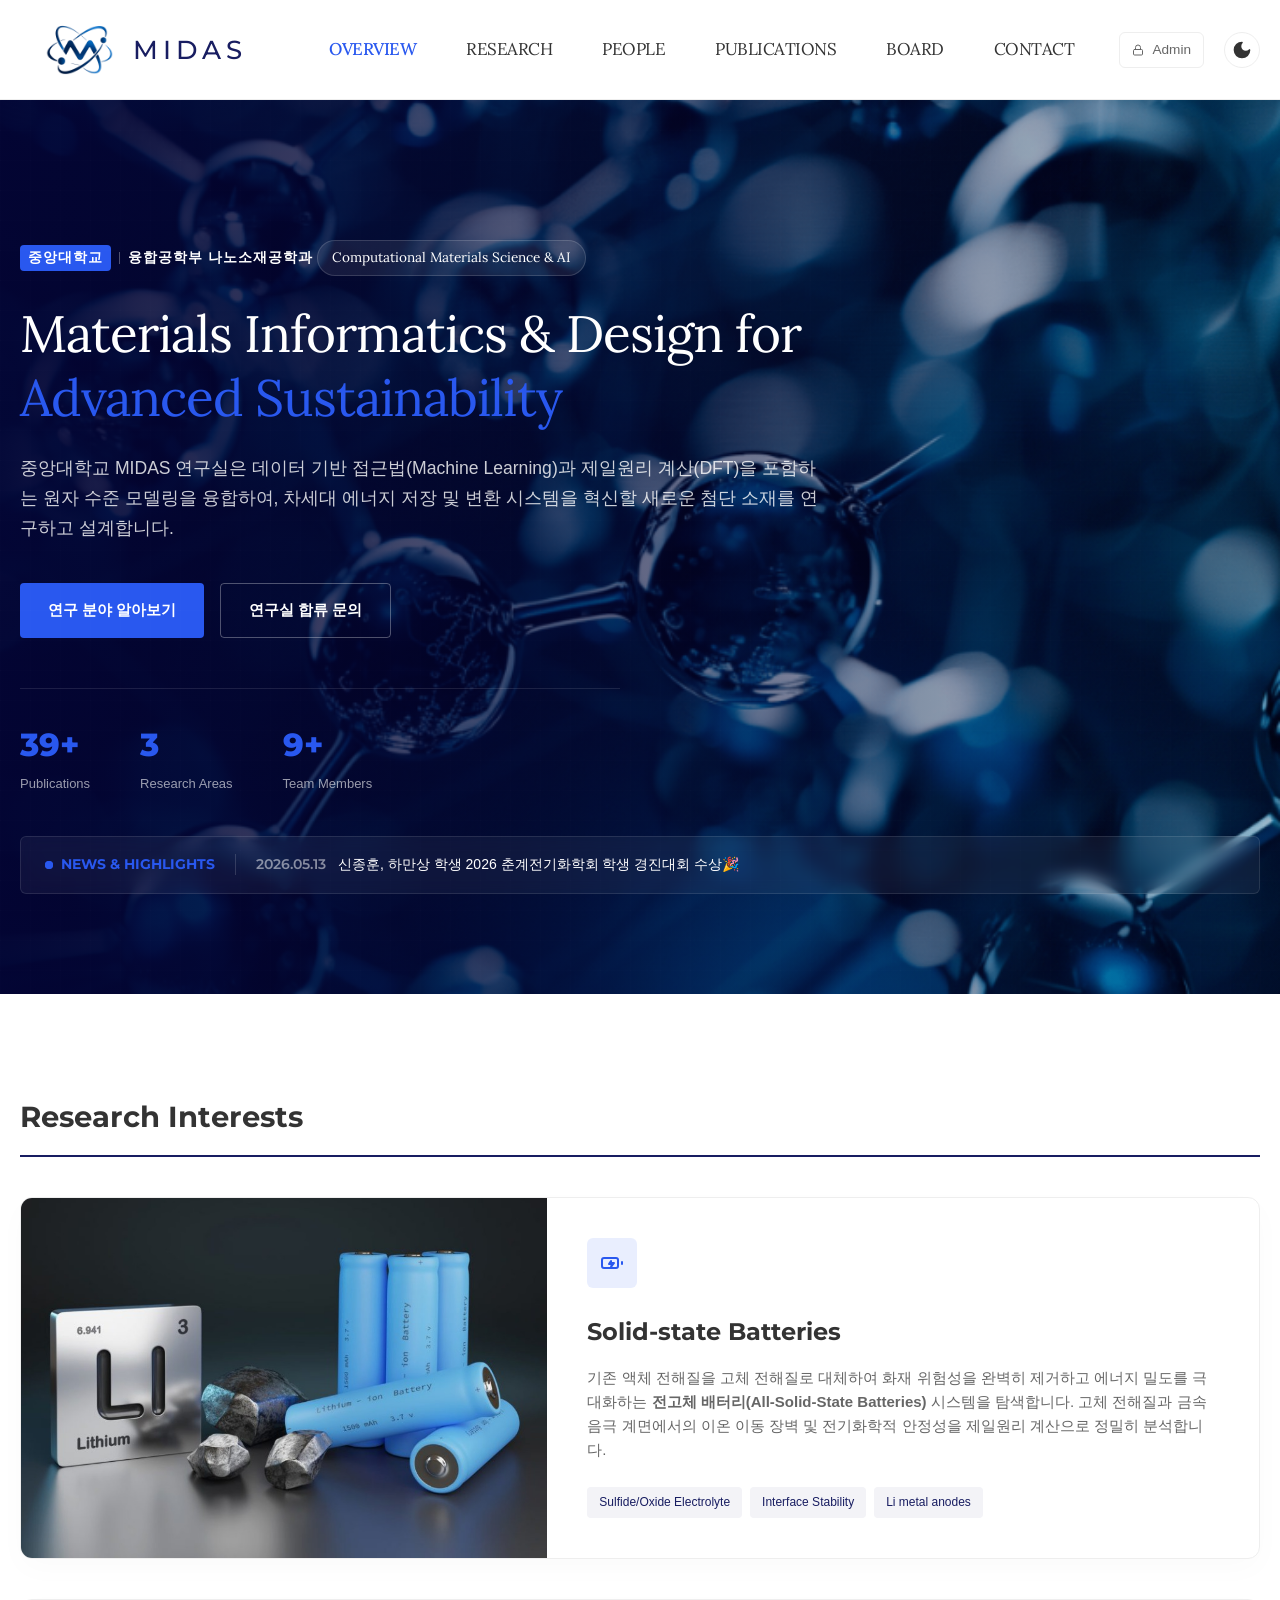
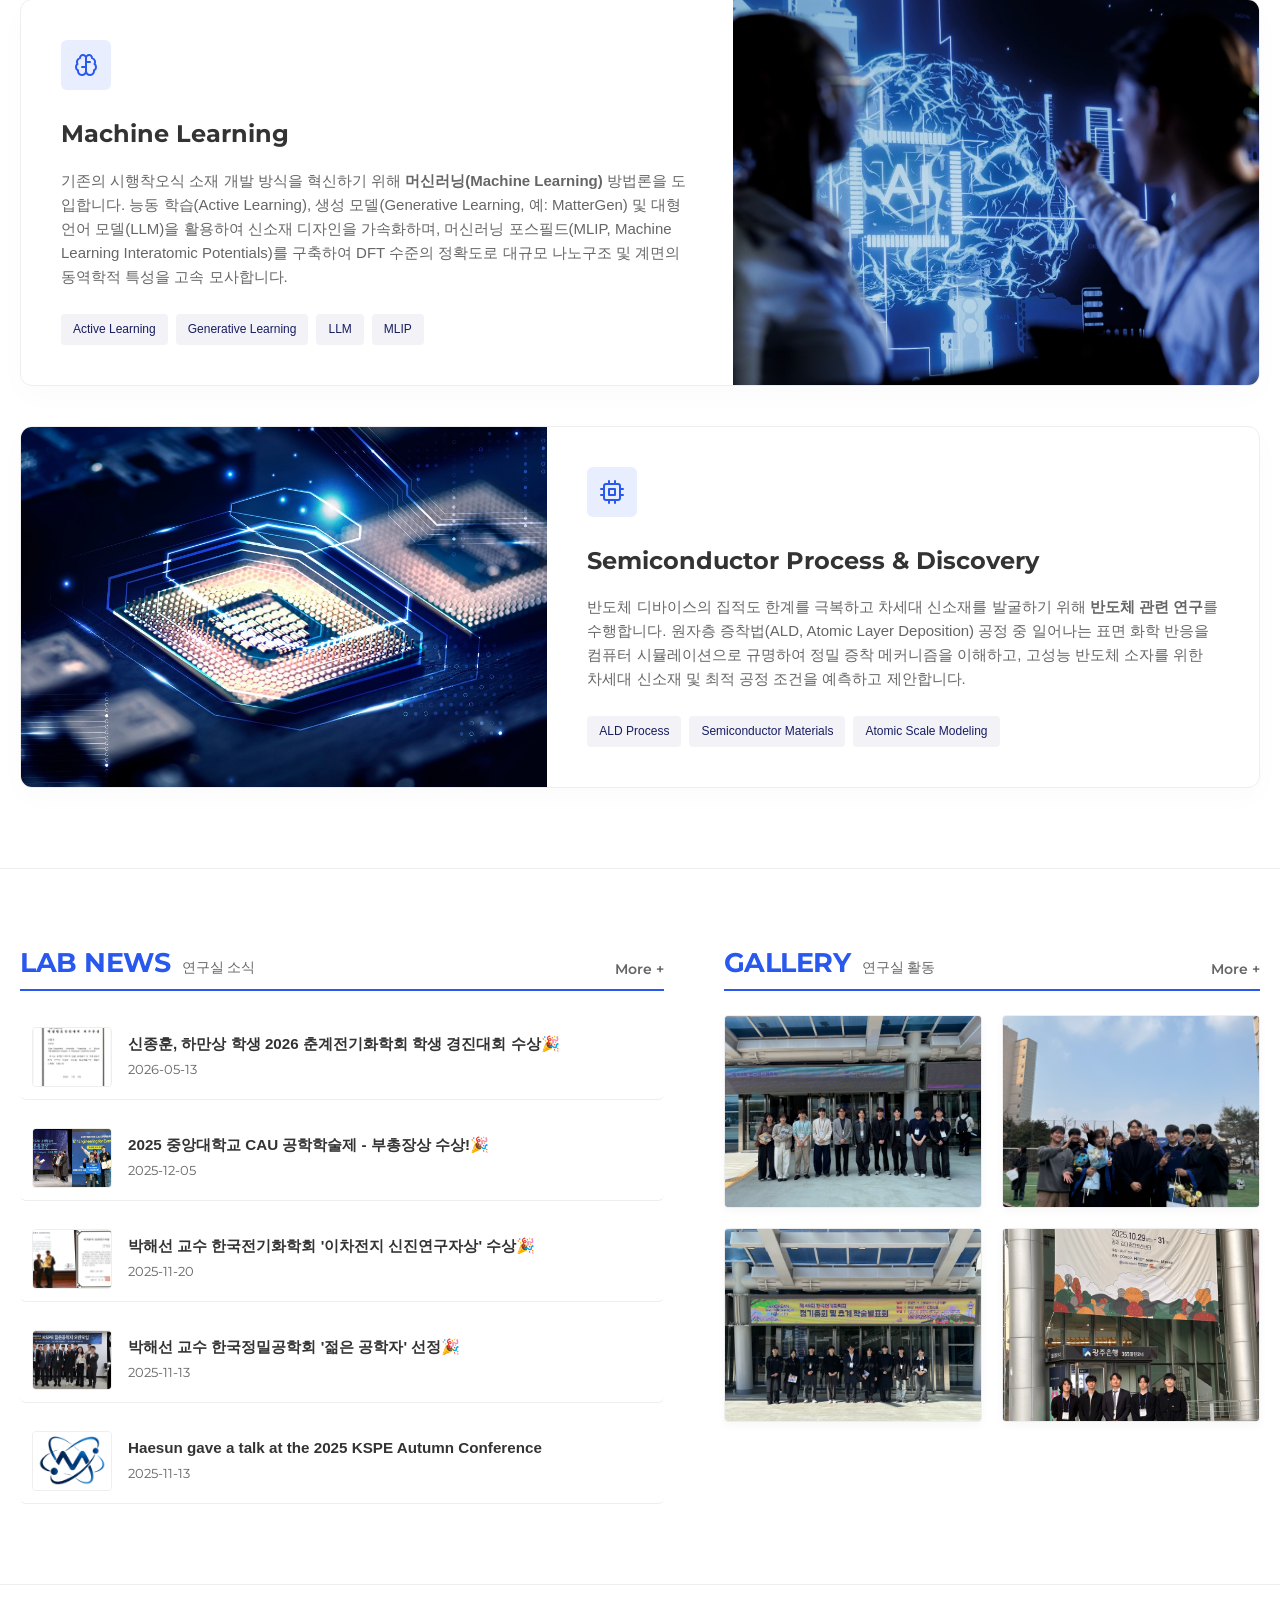
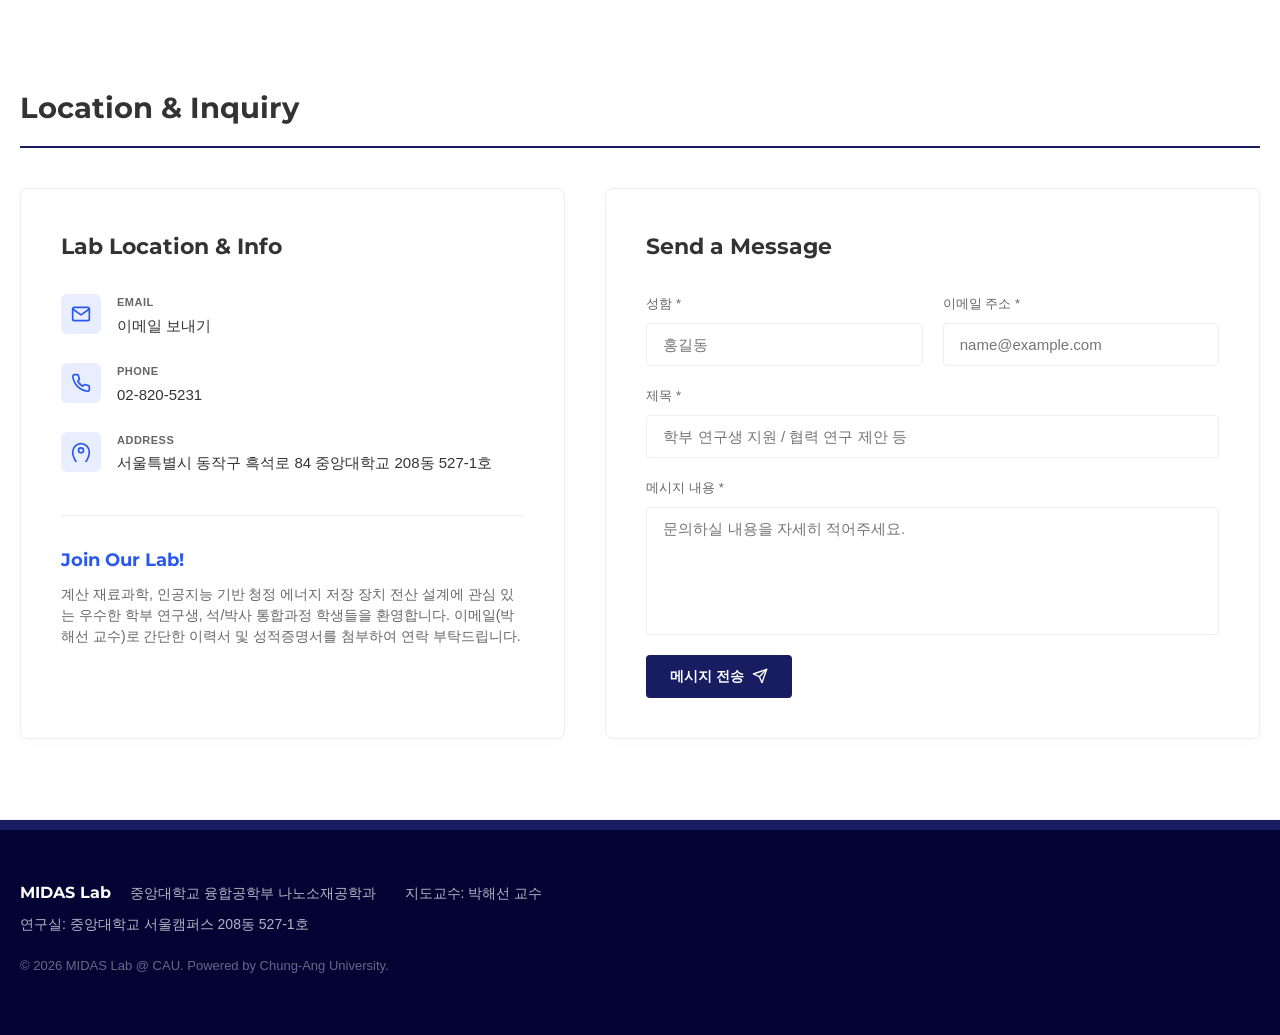
==== commit a8c09fe7: "Fix publications author highlighting by pre-fetching members.json" ====
--- a/index.html
+++ b/index.html
@@ -871,7 +871,7 @@
     </footer>
 
     <!-- JS script -->
-    <script src="app.js?v=62"></script>
+    <script src="app.js?v=64"></script>
     <script src="js/home.js?v=55"></script>
 </body>
 
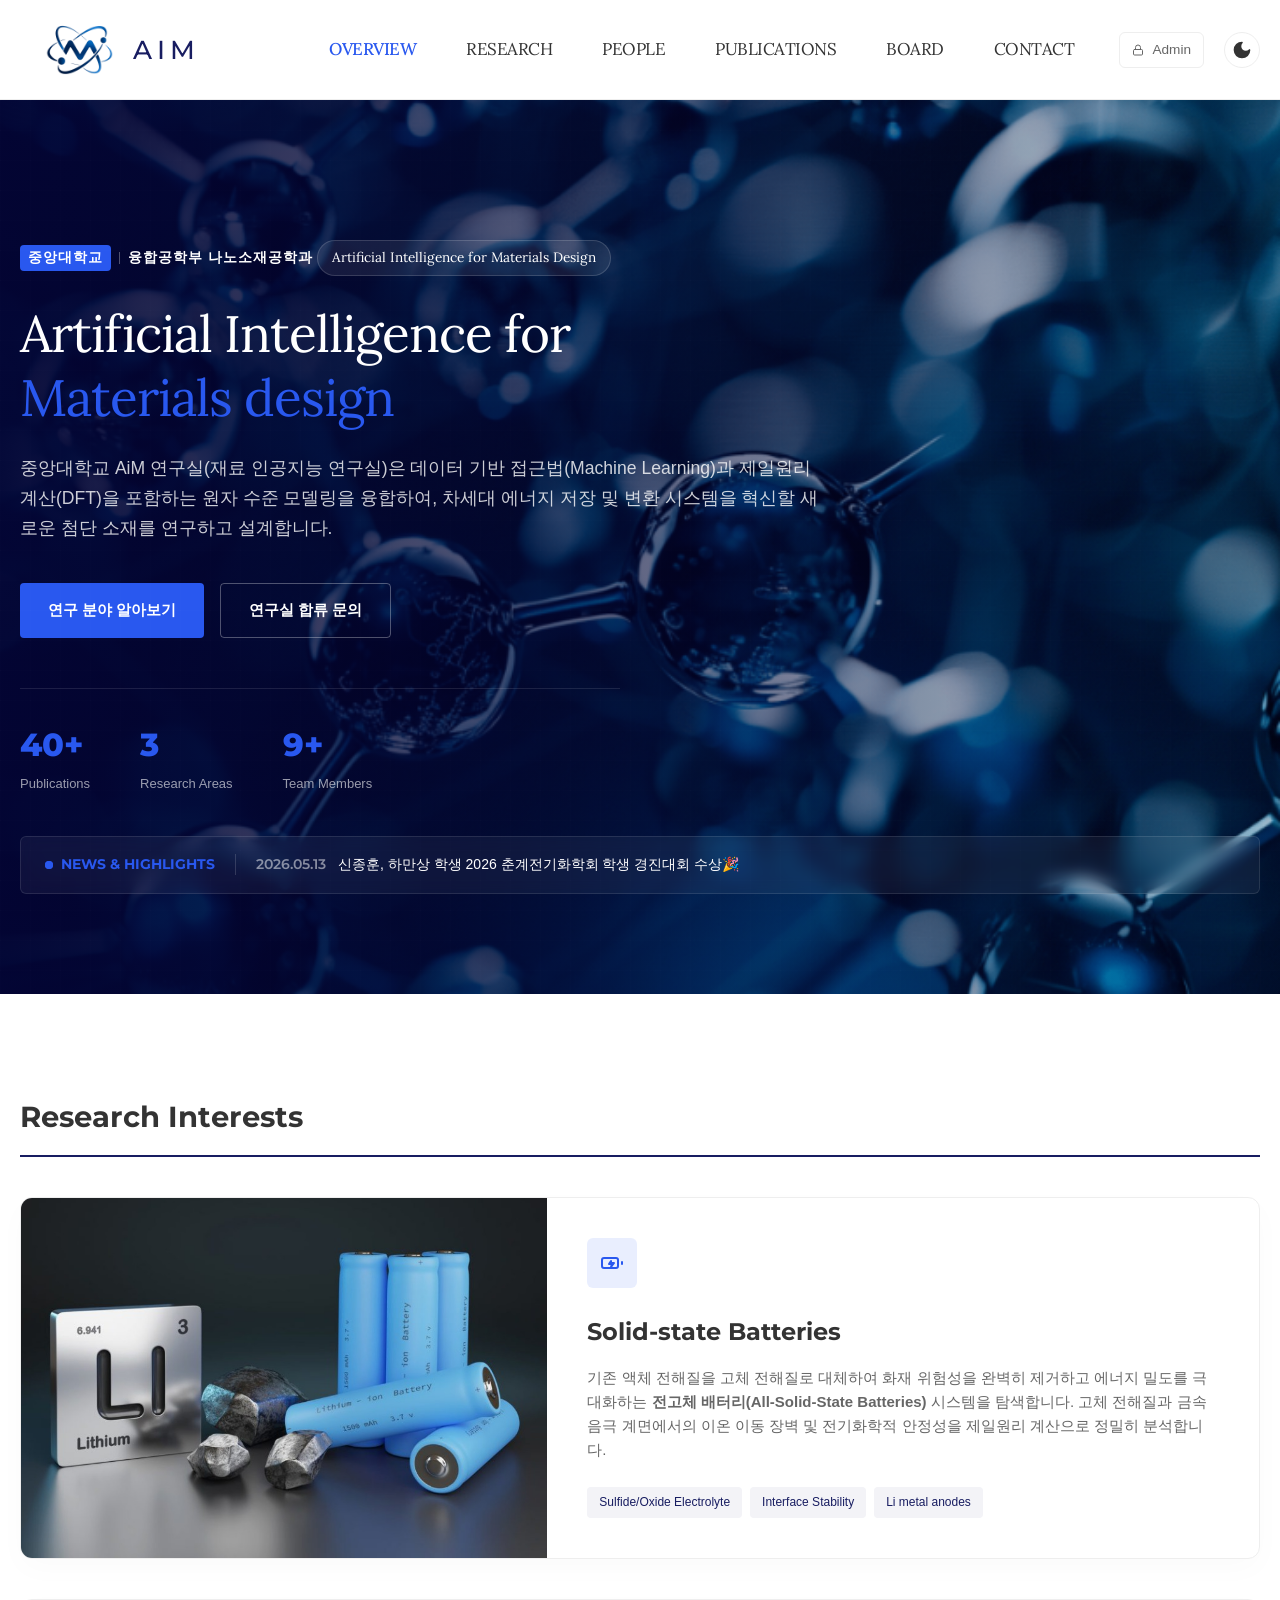
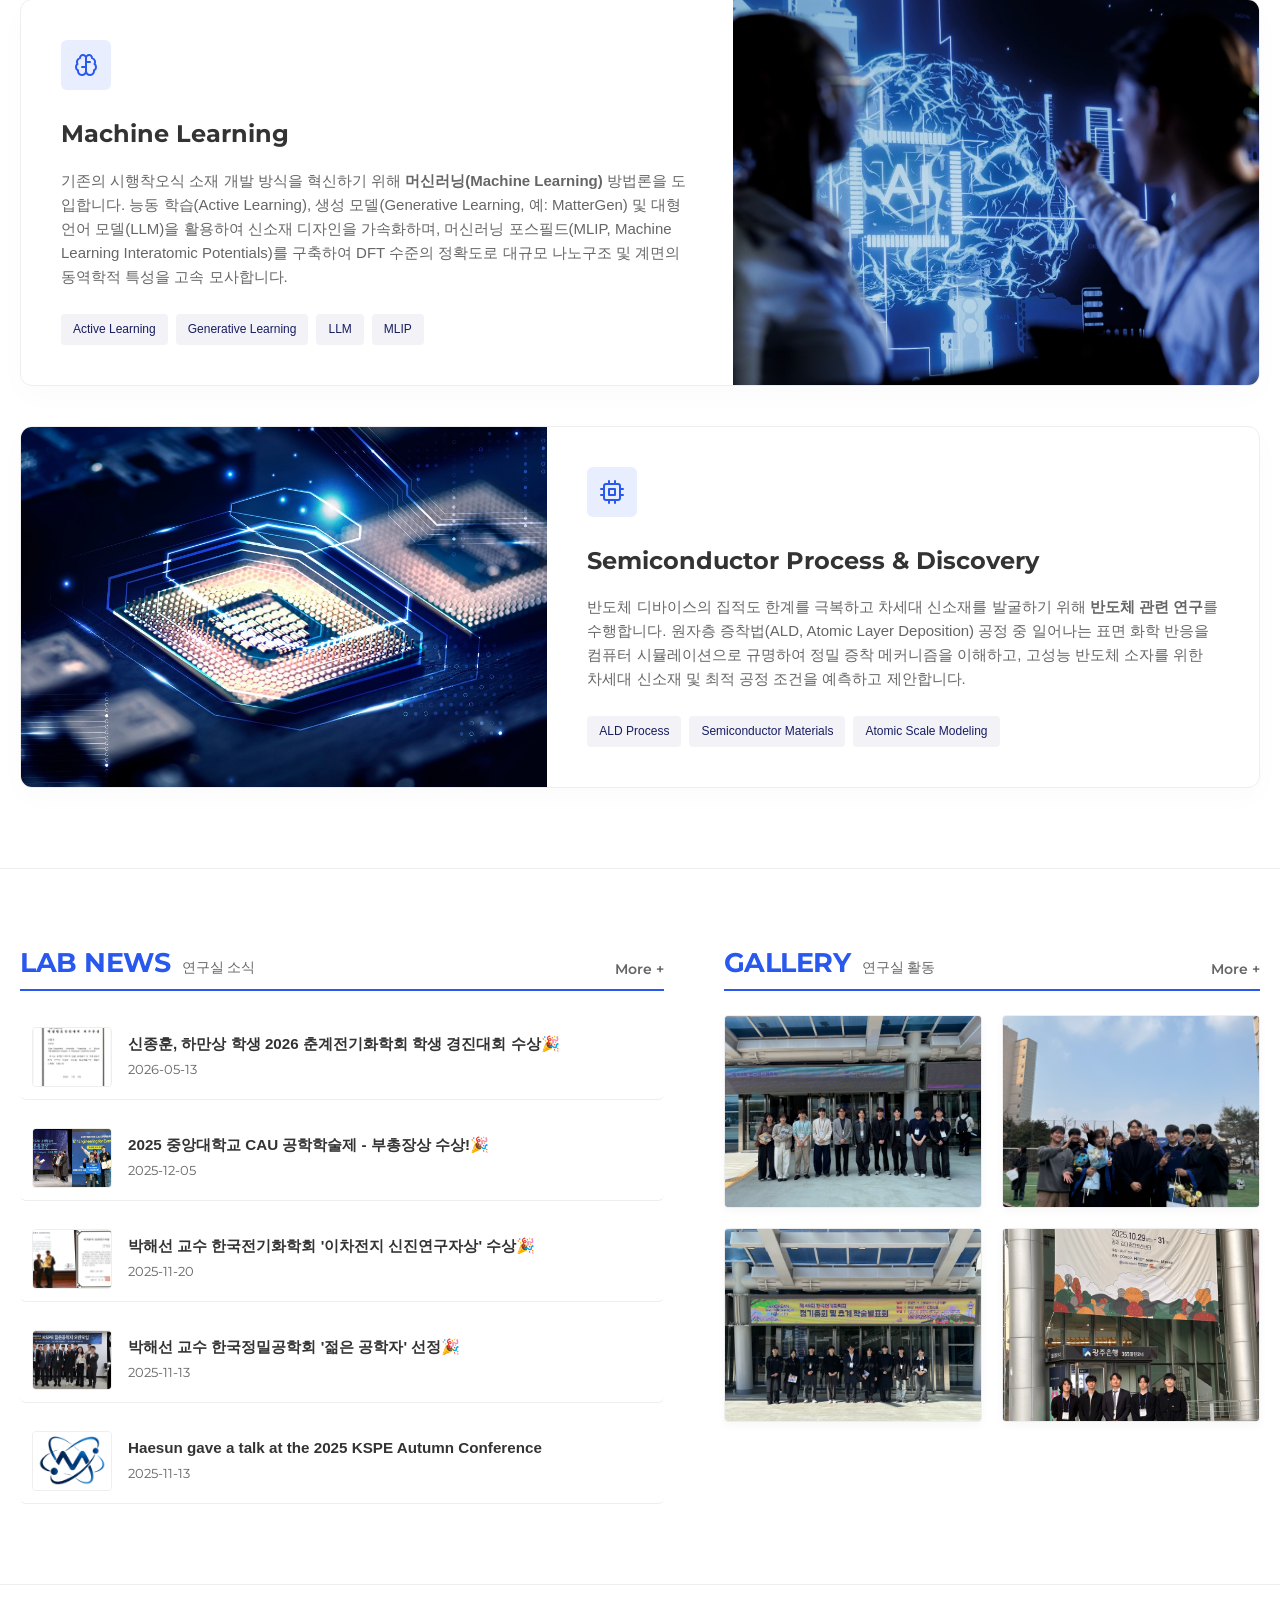
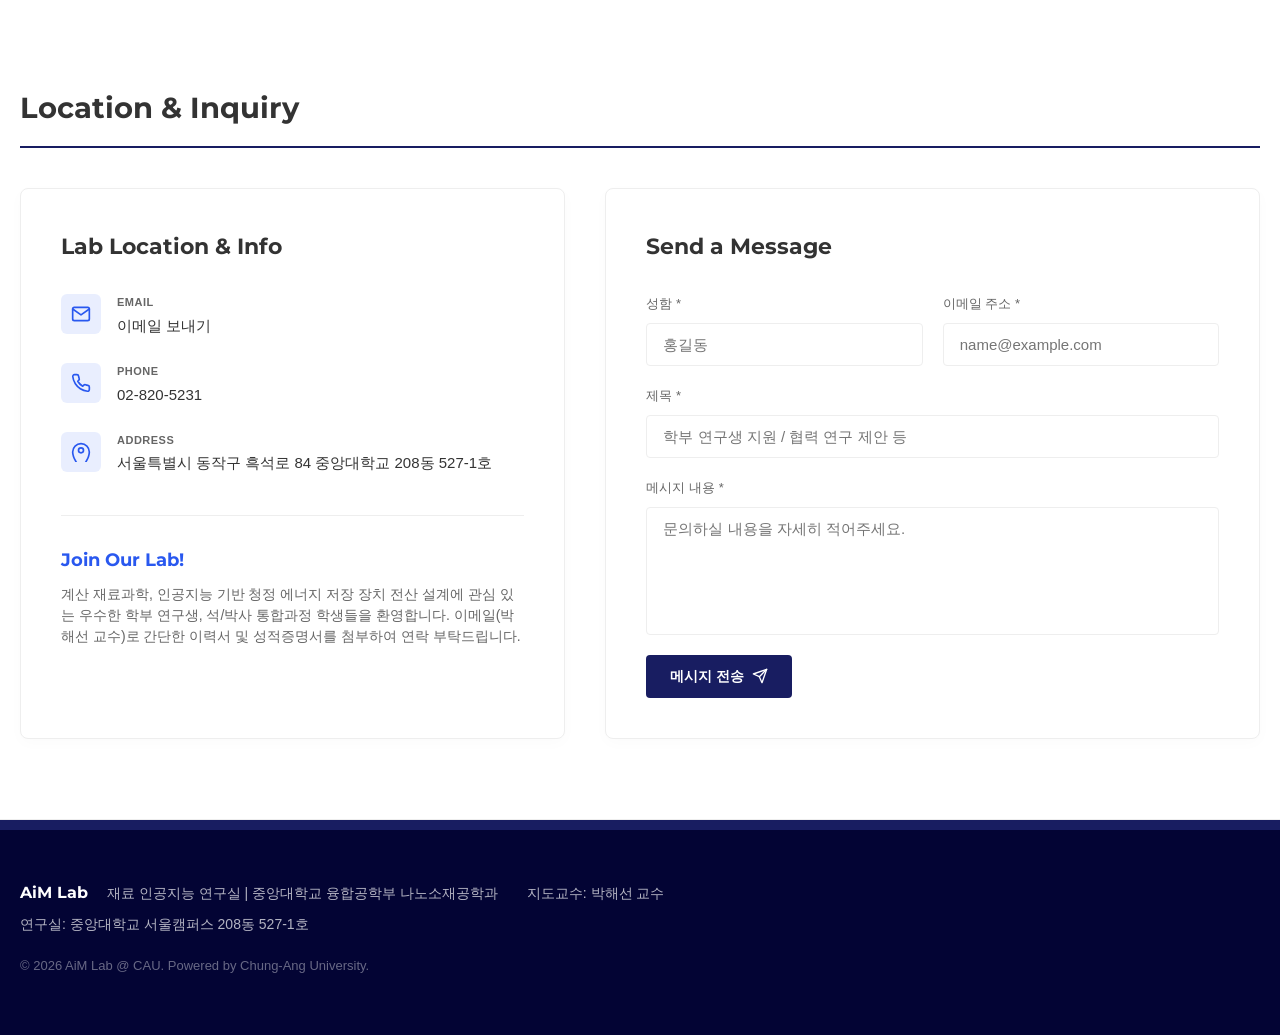
==== commit 77fdff77: "Update lab name to AiM Lab (Artificial Intelligence for Materials design) and 재료 인공지능 연구실" ====
--- a/index.html
+++ b/index.html
@@ -8,17 +8,17 @@
     <meta http-equiv="Cache-Control" content="no-cache, no-store, must-revalidate">
     <meta http-equiv="Pragma" content="no-cache">
     <meta http-equiv="Expires" content="0">
-    <title>MIDAS Lab @ CAU - Materials Informatics & Design</title>
+    <title>AiM Lab — Artificial Intelligence for Materials design</title>
 
     <!-- Meta tags for SEO -->
     <meta name="description"
-        content="중앙대학교 MIDAS 연구실 (Materials Informatics and Design for Advanced Sustainability). AI 기반 신소재 설계, 전고체 배터리, 다가 배터리 연구.">
+        content="중앙대학교 AiM 연구실 (재료 인공지능 연구실 - Artificial Intelligence for Materials design). AI 기반 신소재 설계, 전고체 배터리, 다가 배터리 연구.">
     <meta name="keywords"
-        content="MIDAS Lab, 중앙대학교, CAU, 박해선 교수, 나노소재공학, 배터리 연구, Materials Informatics, AI소재, VASP, SevenNet, 전고체 전지">
-    <meta name="author" content="MIDAS Lab @ CAU">
+        content="AiM Lab, AiM, 재료 인공지능 연구실, Artificial Intelligence for Materials design, 중앙대학교, CAU, 박해선 교수, 나노소재공학, 배터리 연구, AI소재, VASP, SevenNet, 전고체 전지">
+    <meta name="author" content="AiM Lab @ CAU">
 
     <!-- Open Graph for Social Sharing -->
-    <meta property="og:title" content="MIDAS Lab @ CAU - Materials Informatics & Design">
+    <meta property="og:title" content="AiM Lab — Artificial Intelligence for Materials design">
     <meta property="og:description" content="데이터 기반 접근법과 원자 시뮬레이션을 활용하여 차세대 에너지 저장 및 변환용 신소재를 탐색하고 설계합니다.">
     <meta property="og:type" content="website">
 
@@ -33,9 +33,9 @@
             <div class="w1400">
                 <h1>
                     <a href="index.html">
-                        <img src="images/logo.png" alt="MIDAS Lab Logo" class="logo-light">
-                        <img src="images/logo-circle-transparent.png?v=2" alt="MIDAS Lab Logo" class="logo-dark">
-                        <span class="logo-text">MIDAS</span>
+                        <img src="images/logo.png" alt="AiM Lab Logo" class="logo-light">
+                        <img src="images/logo-circle-transparent.png?v=2" alt="AiM Lab Logo" class="logo-dark">
+                        <span class="logo-text">AiM</span>
                     </a>
                 </h1>
                 <div class="nav-container" style="display: flex; align-items: center; gap: 20px;">
@@ -43,12 +43,12 @@
                         <ul>
                             <li><a href="#overview">Overview</a></li>
                             <li>
-                                <a href="#research">Research</a>
+                                <a href="research.html">Research</a>
                                 <ul>
-                                    <li><a href="#research_overview">Overview</a></li>
-                                    <li><a href="#research_solid_state">Solid-state Batteries</a></li>
-                                    <li><a href="#research_ml">Machine Learning</a></li>
-                                    <li><a href="#research_semiconductor">Semiconductor Process</a></li>
+                                    <li><a href="research.html#research_overview">Overview</a></li>
+                                    <li><a href="research.html#research_solid_state">Solid-state Batteries</a></li>
+                                    <li><a href="research.html#research_ml">Machine Learning</a></li>
+                                    <li><a href="research.html#research_semiconductor">Semiconductor Process</a></li>
                                 </ul>
                             </li>
                             <li>
@@ -133,12 +133,12 @@
         </div>
         <div class="gnbDiv">
             <a href="#overview" class="one">OVERVIEW</a>
-            <a href="#research" class="one">RESEARCH</a>
+            <a href="research.html" class="one">RESEARCH</a>
             <div class="two">
-                <a href="#research_overview" class="twoD">Overview</a>
-                <a href="#research_solid_state" class="twoD">Solid-state Batteries</a>
-                <a href="#research_ml" class="twoD">Machine Learning</a>
-                <a href="#research_semiconductor" class="twoD">Semiconductor Process</a>
+                <a href="research.html#research_overview" class="twoD">Overview</a>
+                <a href="research.html#research_solid_state" class="twoD">Solid-state Batteries</a>
+                <a href="research.html#research_ml" class="twoD">Machine Learning</a>
+                <a href="research.html#research_semiconductor" class="twoD">Semiconductor Process</a>
             </div>
             <a href="people.html" class="one">PEOPLE</a>
             <div class="two">
@@ -167,17 +167,17 @@
                         <span class="cau-brand-line"></span>
                         <span class="cau-brand-dept">융합공학부 나노소재공학과</span>
                     </div>
-                    <div class="hero-badge">Computational Materials Science & AI</div>
+                    <div class="hero-badge">Artificial Intelligence for Materials Design</div>
                     <h1 class="hero-title">
-                        Materials Informatics & Design for <br>
-                        <span>Advanced Sustainability</span>
+                        Artificial Intelligence for <br>
+                        <span>Materials design</span>
                     </h1>
                     <p class="hero-description">
-                        중앙대학교 MIDAS 연구실은 데이터 기반 접근법(Machine Learning)과 제일원리 계산(DFT)을 포함하는 원자 수준 모델링을 융합하여, 차세대 에너지 저장 및
+                        중앙대학교 AiM 연구실(재료 인공지능 연구실)은 데이터 기반 접근법(Machine Learning)과 제일원리 계산(DFT)을 포함하는 원자 수준 모델링을 융합하여, 차세대 에너지 저장 및
                         변환 시스템을 혁신할 새로운 첨단 소재를 연구하고 설계합니다.
                     </p>
                     <div class="hero-buttons">
-                        <a href="#research" class="btn btn-primary">연구 분야 알아보기</a>
+                        <a href="research.html" class="btn btn-primary">연구 분야 알아보기</a>
                         <a href="#contact" class="btn btn-outline">연구실 합류 문의</a>
                     </div>
 
@@ -856,22 +856,22 @@
     <footer>
         <div class="w1400">
             <p>
-                <b>MIDAS Lab</b>
-                <span>중앙대학교 융합공학부 나노소재공학과</span>
+                <b>AiM Lab</b>
+                <span>재료 인공지능 연구실 | 중앙대학교 융합공학부 나노소재공학과</span>
                 <span>지도교수: 박해선 교수</span>
             </p>
             <p>
                 <span>연구실: 중앙대학교 서울캠퍼스 208동 527-1호</span>
             </p>
             <p class="copy">
-                &copy; 2026 MIDAS Lab @ CAU. Powered by <a href="https://www.cau.ac.kr" target="_blank"
+                &copy; 2026 AiM Lab @ CAU. Powered by <a href="https://www.cau.ac.kr" target="_blank"
                     rel="noopener">Chung-Ang University</a>.
             </p>
         </div>
     </footer>
 
     <!-- JS script -->
-    <script src="app.js?v=64"></script>
+    <script src="app.js?v=67"></script>
     <script src="js/home.js?v=55"></script>
 </body>
 
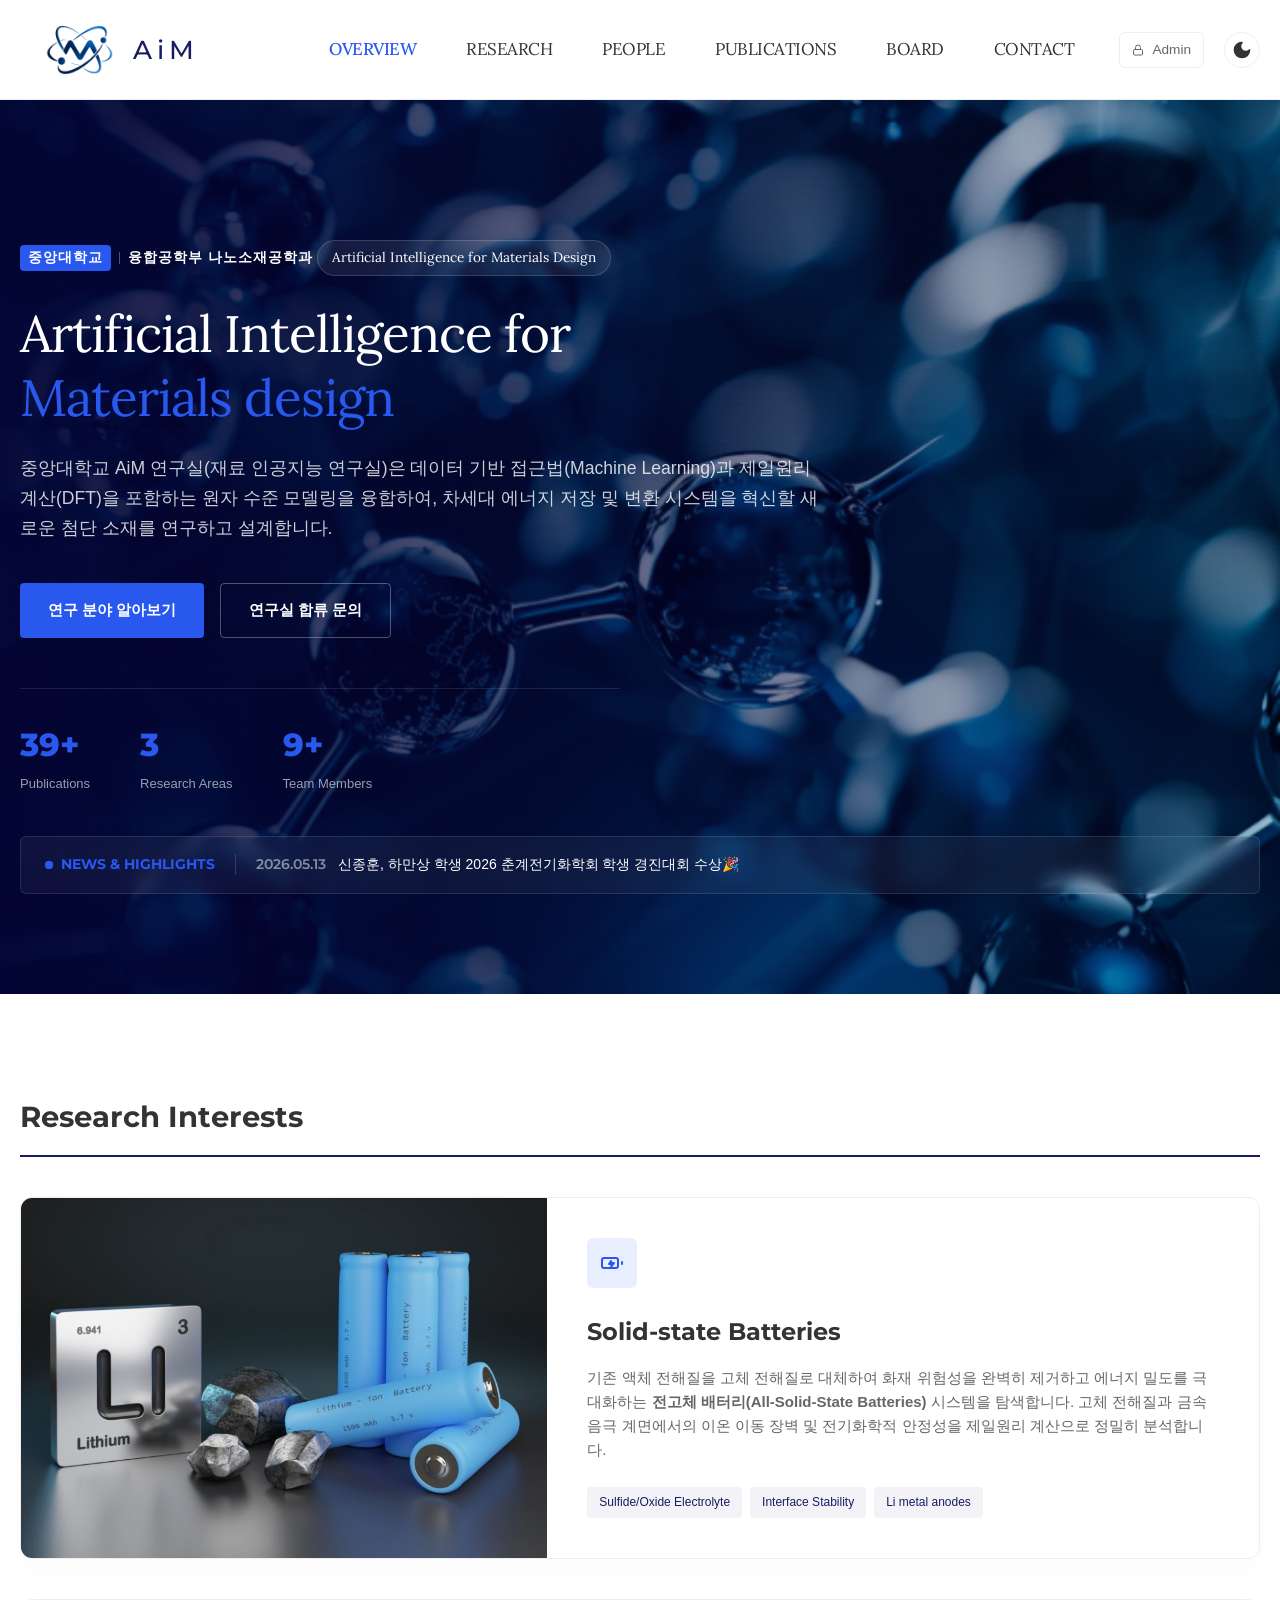
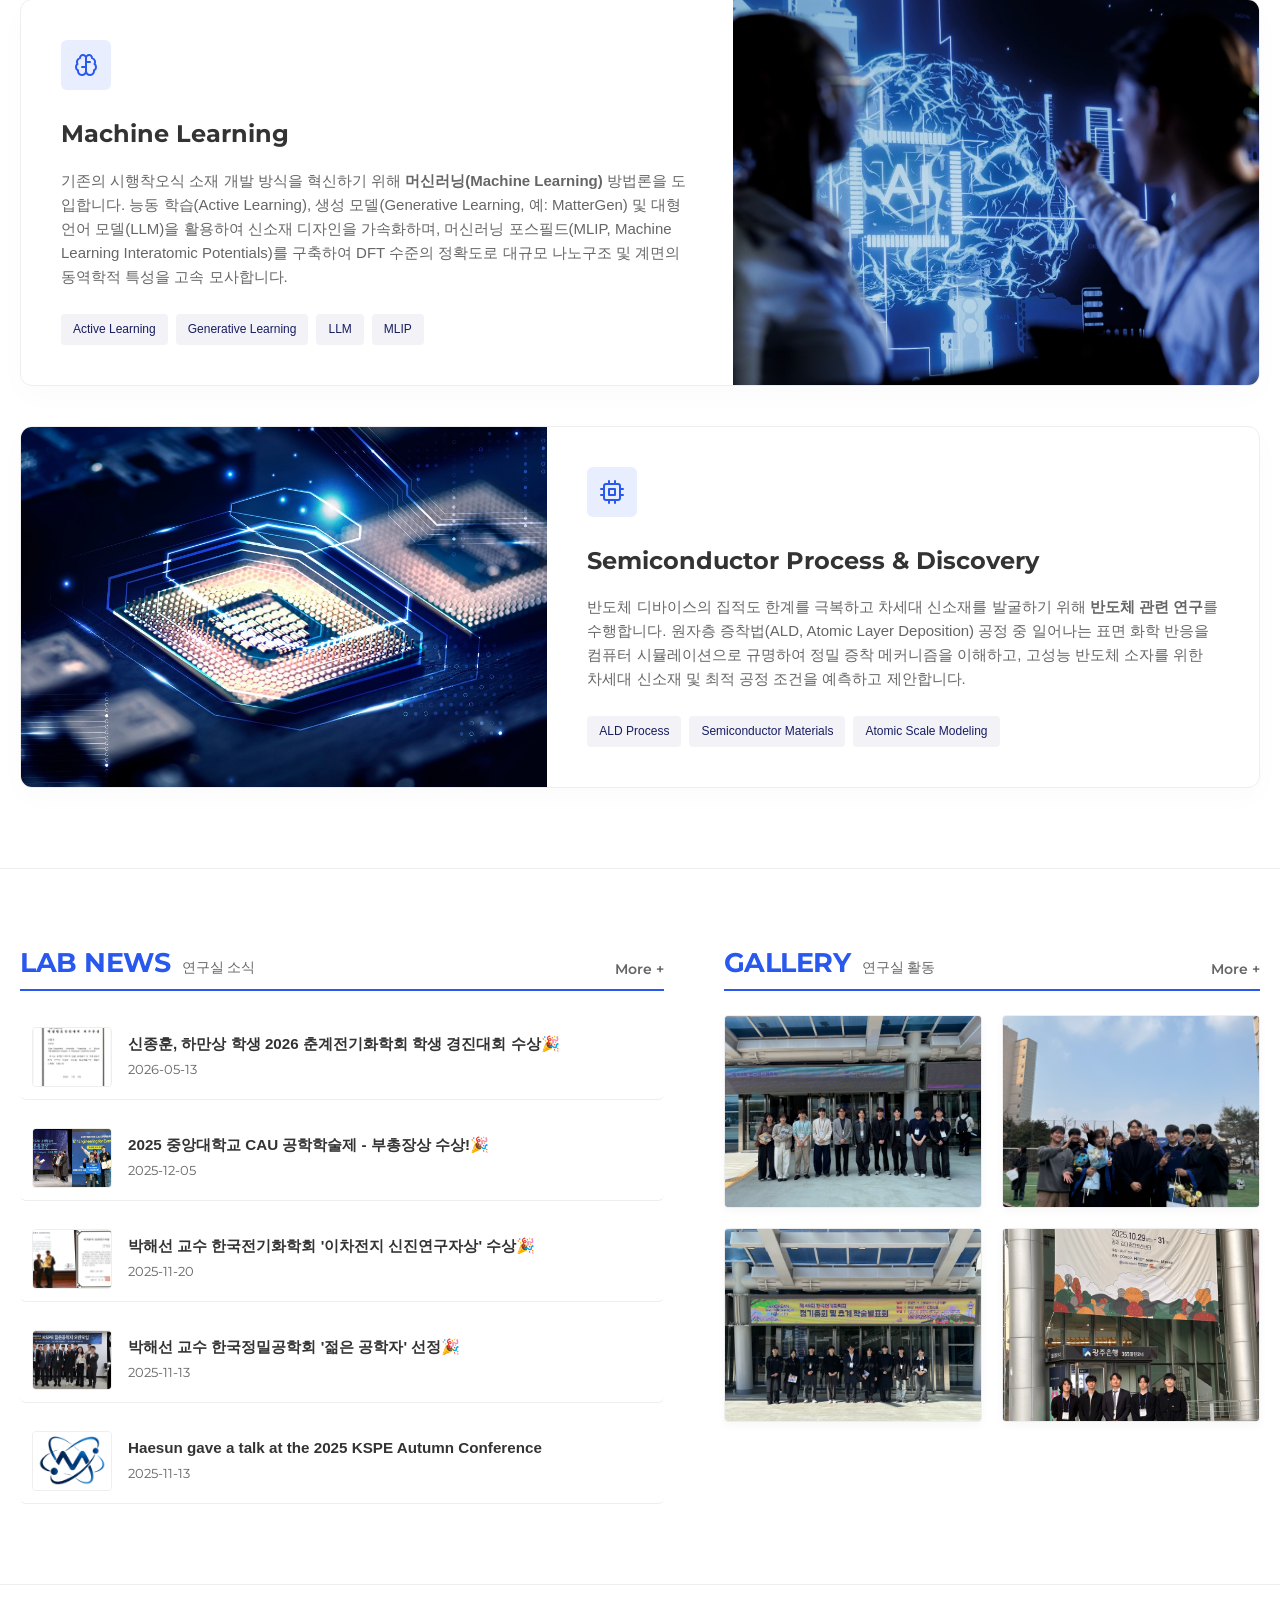
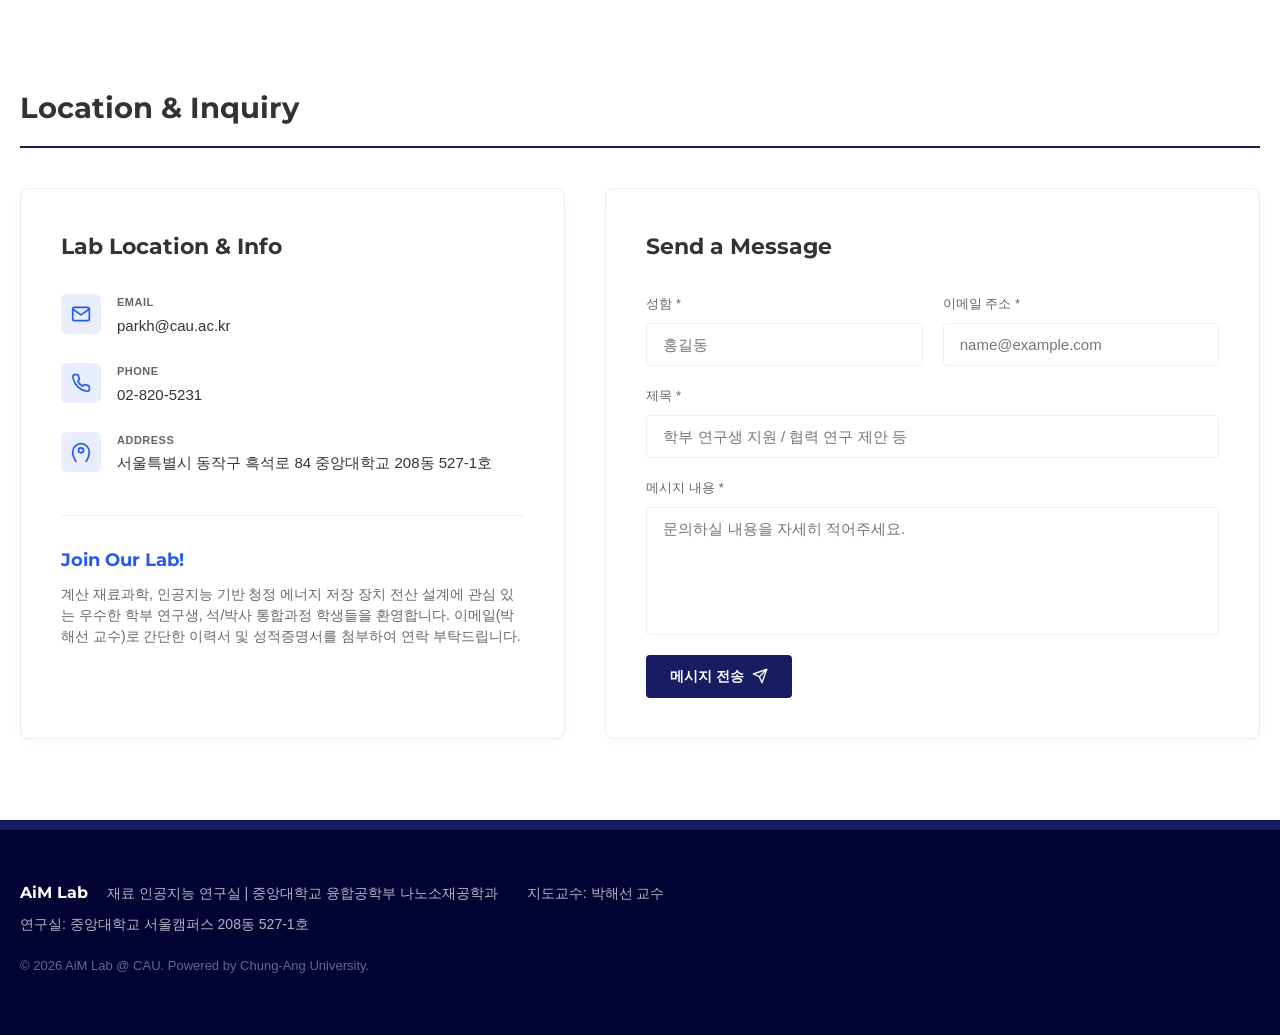
==== commit 1d7afd14: "Fix professor email link to parkh@cau.ac.kr" ====
--- a/index.html
+++ b/index.html
@@ -560,7 +560,7 @@
                                 </div>
                                 <div class="contact-text">
                                     <span class="label">Email</span>
-                                    <a href="mailto:yooonwoo0303@gmail.com">이메일 보내기</a>
+                                    <a href="mailto:parkh@cau.ac.kr">parkh@cau.ac.kr</a>
                                 </div>
                             </li>
                             <li>
--- a/styles.css
+++ b/styles.css
@@ -174,7 +174,7 @@
     font-size: 26px;
     letter-spacing: 5px;
     color: var(--color-navy);
-    text-transform: uppercase;
+    text-transform: none;
     line-height: 1;
     margin-left: 2px;
     transition: var(--transition);
